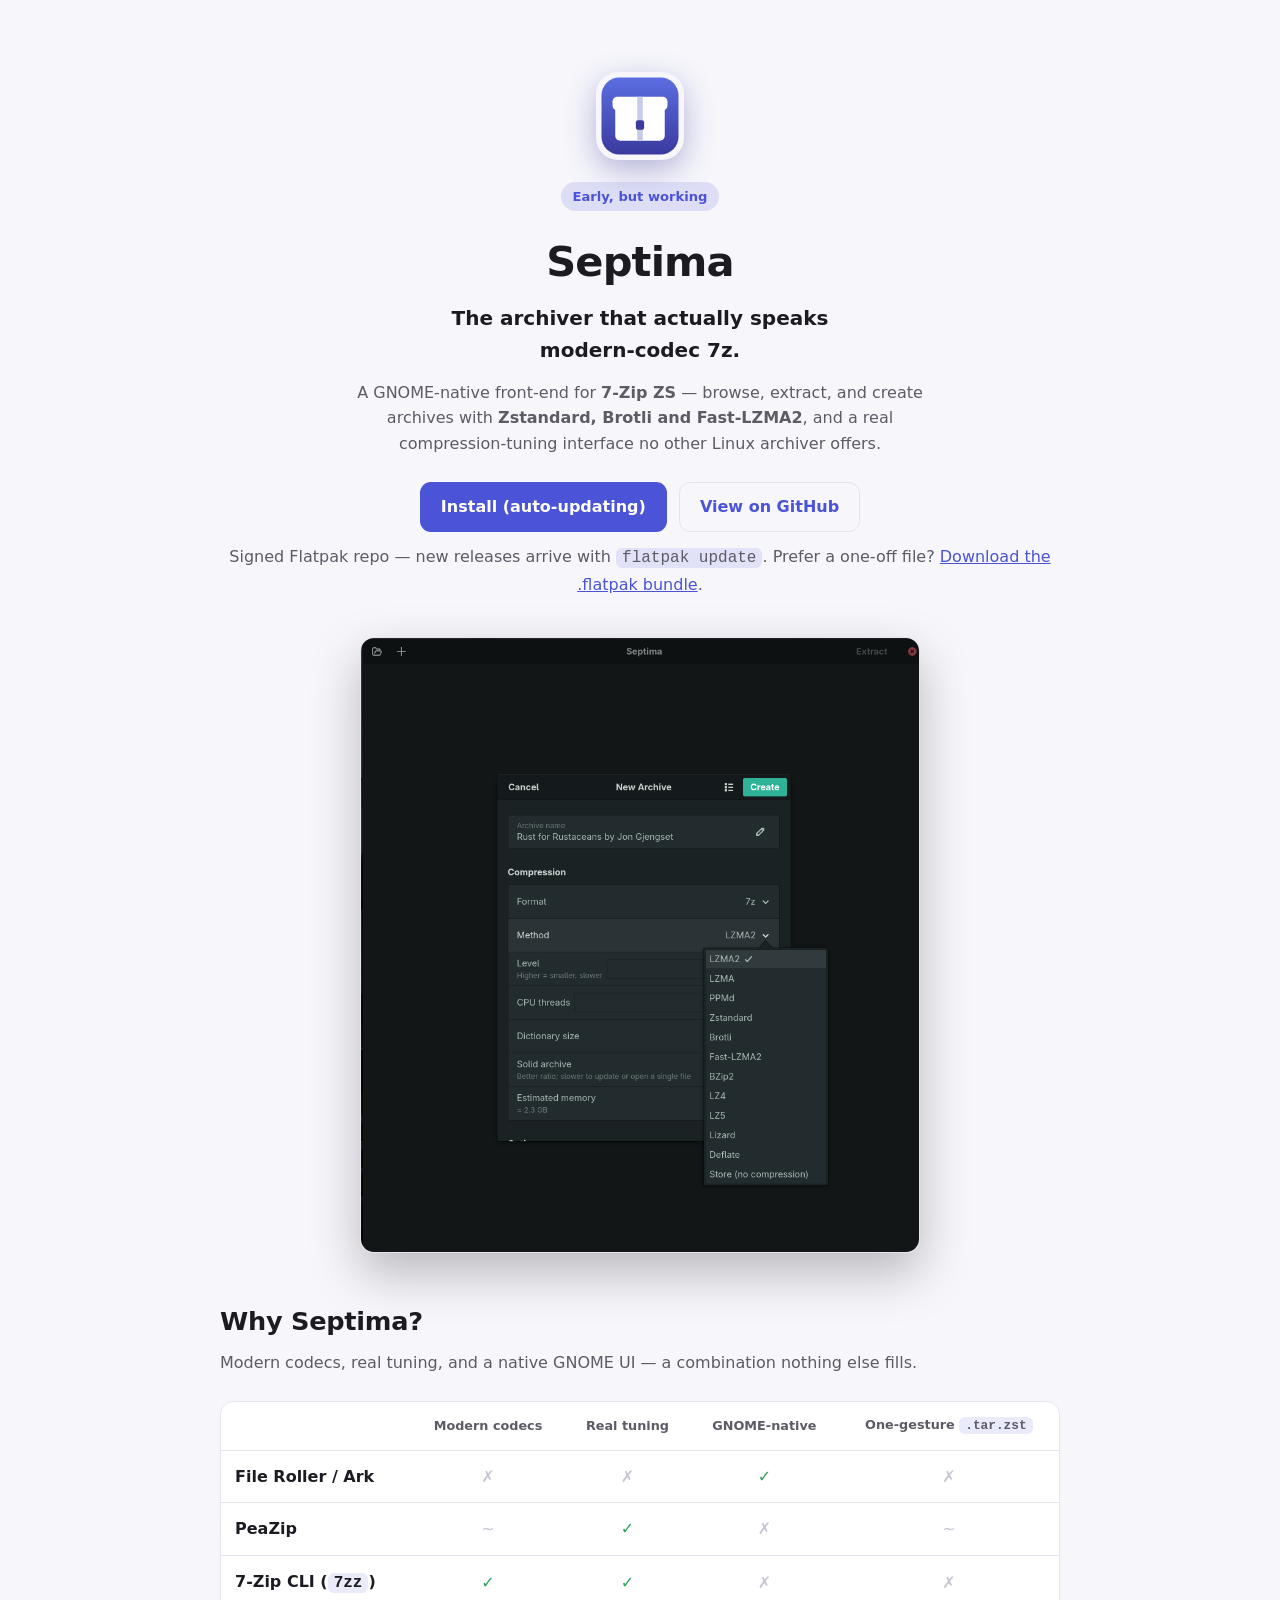
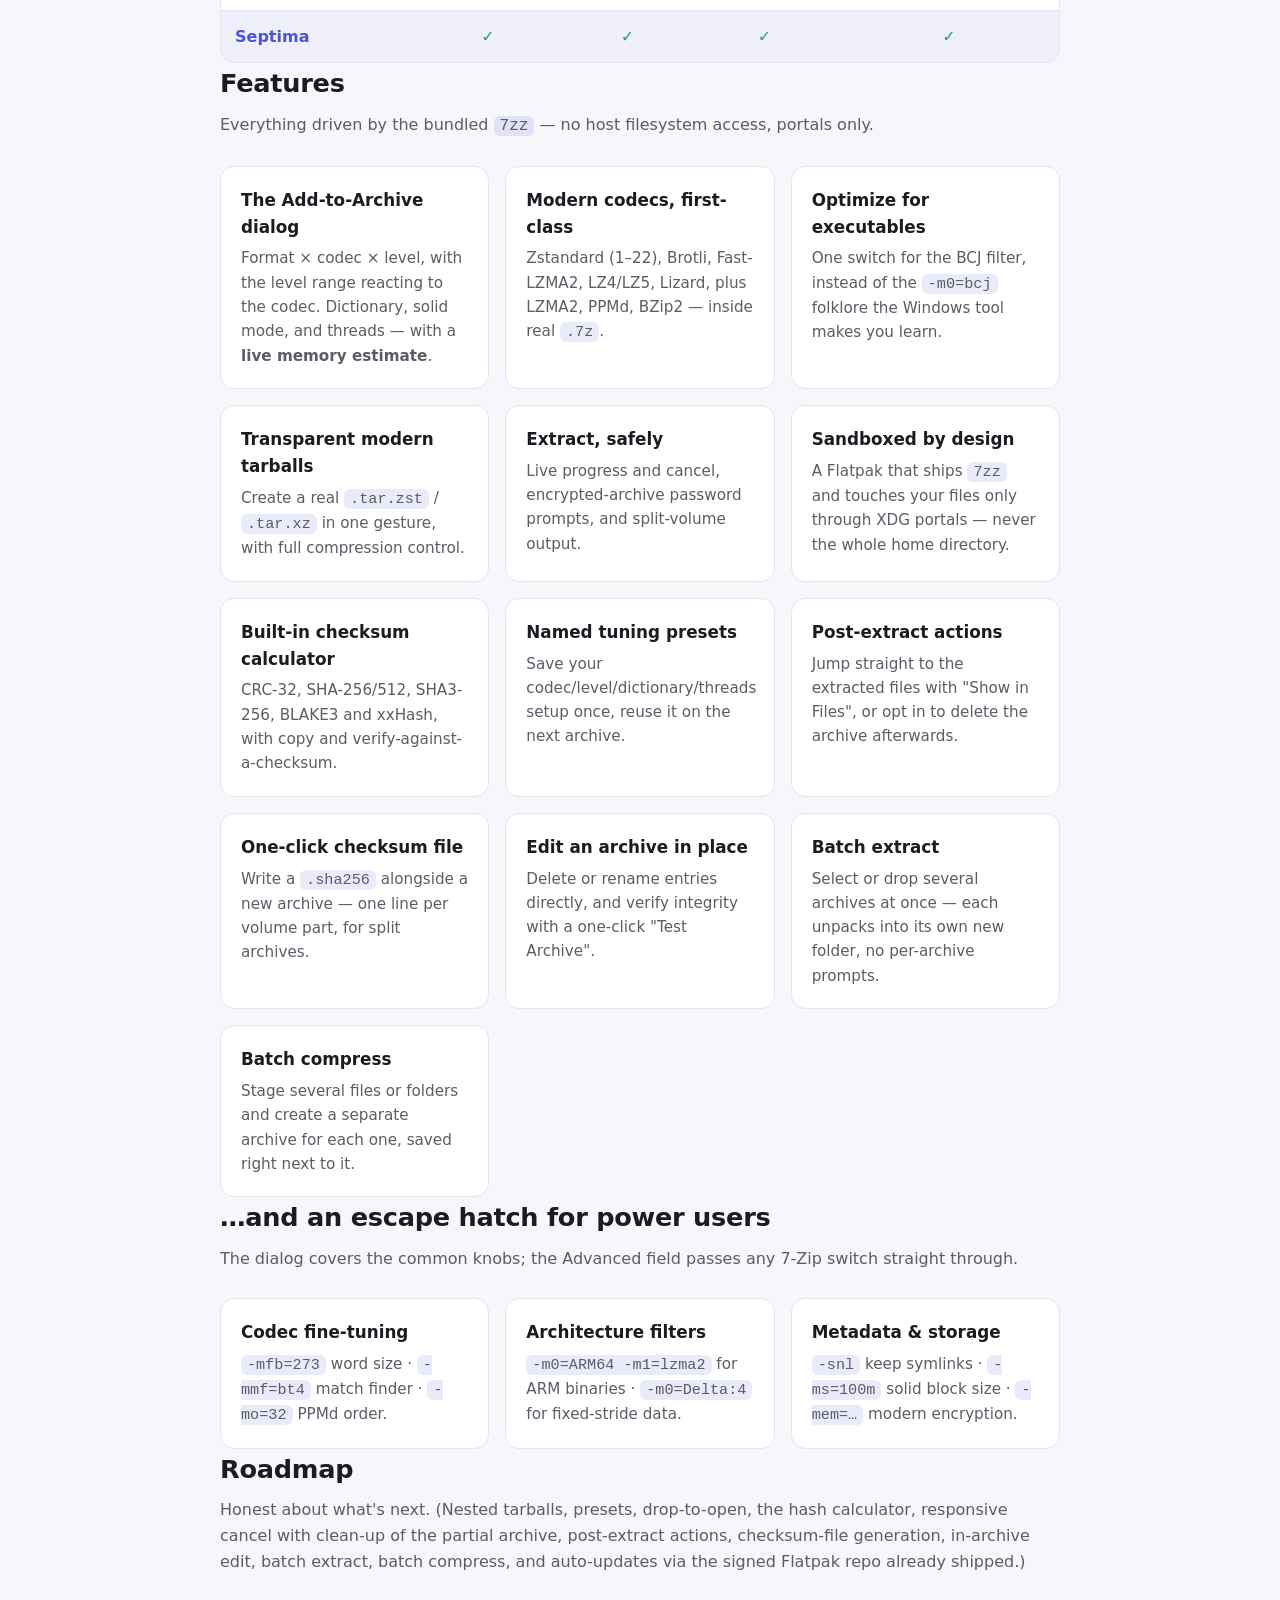
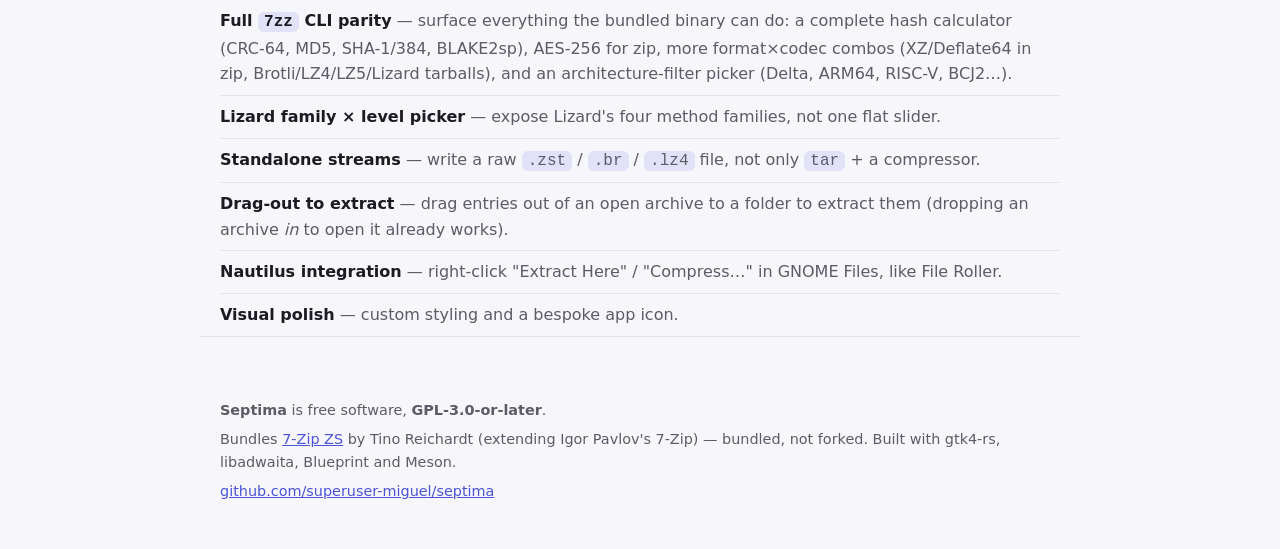
==== docs/index.html @ 7afd020c "docs: roadmap the extra format×codec combos 7zz already supports Empirically tested the bundled 7zz " ====
<!doctype html>
<html lang="en">
<head>
<meta charset="utf-8">
<meta name="viewport" content="width=device-width, initial-scale=1">
<title>Septima — modern-codec 7z archiver for Linux</title>
<meta name="description" content="A GNOME-native GTK4 front-end for 7-Zip ZS: browse, extract, and create archives with modern codecs (Zstandard, Brotli, Fast-LZMA2) and a real compression-tuning UI.">
<meta property="og:type" content="website">
<meta property="og:title" content="Septima — modern-codec 7z archiver for Linux">
<meta property="og:description" content="A GNOME-native front-end for 7-Zip ZS: browse, extract, and create archives with Zstandard, Brotli and Fast-LZMA2, and a real compression-tuning UI no other Linux archiver offers.">
<meta property="og:url" content="https://superuser-miguel.github.io/septima/">
<meta property="og:image" content="https://superuser-miguel.github.io/septima/screenshots/codec-menu.png">
<meta name="twitter:card" content="summary_large_image">
<meta name="twitter:title" content="Septima — modern-codec 7z archiver for Linux">
<meta name="twitter:description" content="A GNOME-native front-end for 7-Zip ZS: browse, extract, and create archives with Zstandard, Brotli and Fast-LZMA2, and a real compression-tuning UI no other Linux archiver offers.">
<meta name="twitter:image" content="https://superuser-miguel.github.io/septima/screenshots/codec-menu.png">
<style>
  :root {
    --bg: #f6f6fb; --surface: #ffffff; --text: #1c1b22; --muted: #5c5b66;
    --border: #e4e3ee; --accent: #4b53d6; --accent-2: #3b3a9e;
    --ok: #2e9e5b; --no: #c7c6d2;
  }
  @media (prefers-color-scheme: dark) {
    :root {
      --bg: #16151c; --surface: #1f1e28; --text: #ececf2; --muted: #a7a6b4;
      --border: #2d2c39; --accent: #8b90f0; --accent-2: #5b6ee1;
      --ok: #55d98a; --no: #45445a;
    }
  }
  * { box-sizing: border-box; }
  body {
    margin: 0; background: var(--bg); color: var(--text);
    font: 16px/1.6 system-ui, -apple-system, "Segoe UI", Roboto, sans-serif;
  }
  a { color: var(--accent); }
  .wrap { max-width: 880px; margin: 0 auto; padding: 0 20px; }
  section { padding: 56px 0; }

  /* Hero */
  .hero { text-align: center; padding: 72px 0 48px; }
  .icon {
    width: 88px; height: 88px; border-radius: 22px; display: block; margin: 0 auto 22px;
    box-shadow: 0 10px 30px rgba(59,58,158,.35);
  }
  h1 { font-size: 2.6rem; margin: 0 0 6px; letter-spacing: -.02em; }
  .tagline { font-size: 1.25rem; color: var(--text); font-weight: 600; margin: 0 auto 14px; max-width: 32ch; }
  .lede { color: var(--muted); max-width: 56ch; margin: 0 auto 26px; }
  .btns { display: flex; gap: 12px; justify-content: center; flex-wrap: wrap; }
  .btn {
    display: inline-block; padding: 11px 20px; border-radius: 11px; text-decoration: none;
    font-weight: 600; border: 1px solid var(--border);
  }
  .btn.primary { background: var(--accent); color: #fff; border-color: transparent; }
  .badge {
    display: inline-block; margin-bottom: 18px; padding: 4px 12px; border-radius: 999px;
    background: color-mix(in srgb, var(--accent) 14%, transparent);
    color: var(--accent); font-size: .82rem; font-weight: 600;
  }
  .shot {
    display: block; max-width: 560px; width: 100%; height: auto; margin: 40px auto 0;
    border: 1px solid var(--border); border-radius: 14px;
    box-shadow: 0 20px 50px rgba(0,0,0,.25);
  }

  h2 { font-size: 1.6rem; letter-spacing: -.01em; margin: 0 0 8px; }
  .sub { color: var(--muted); margin: 0 0 26px; }

  /* Comparison table */
  .tablewrap { overflow-x: auto; border: 1px solid var(--border); border-radius: 14px; }
  table { width: 100%; border-collapse: collapse; min-width: 560px; background: var(--surface); }
  th, td { padding: 13px 14px; text-align: center; border-bottom: 1px solid var(--border); }
  th:first-child, td:first-child { text-align: left; font-weight: 600; }
  thead th { font-size: .8rem; color: var(--muted); font-weight: 600; }
  tbody tr:last-child td { border-bottom: 0; }
  tr.me { background: color-mix(in srgb, var(--accent) 9%, transparent); }
  tr.me td:first-child { color: var(--accent); }
  .y { color: var(--ok); font-weight: 700; }
  .n { color: var(--no); }

  /* Features */
  .grid { display: grid; grid-template-columns: repeat(auto-fit, minmax(240px, 1fr)); gap: 16px; }
  .card { background: var(--surface); border: 1px solid var(--border); border-radius: 14px; padding: 20px; }
  .card h3 { margin: 0 0 6px; font-size: 1.05rem; }
  .card p { margin: 0; color: var(--muted); font-size: .95rem; }

  /* Roadmap */
  .road { list-style: none; padding: 0; margin: 0; color: var(--muted); }
  .road li { padding: 8px 0; border-bottom: 1px solid var(--border); }
  .road li:last-child { border: 0; }
  .road b { color: var(--text); }

  footer { border-top: 1px solid var(--border); color: var(--muted); font-size: .9rem; }
  footer p { margin: 6px 0; }
  code { background: color-mix(in srgb, var(--accent) 12%, transparent); padding: 1px 6px; border-radius: 6px; }
</style>
</head>
<body>

<header class="hero wrap">
  <svg class="icon" viewBox="0 0 128 128" xmlns="http://www.w3.org/2000/svg" aria-label="Septima icon">
    <defs>
      <linearGradient id="bg" x1="0" y1="0" x2="0" y2="1">
        <stop offset="0" stop-color="#5b6ee1"/><stop offset="1" stop-color="#3b3a9e"/>
      </linearGradient>
    </defs>
    <rect x="8" y="8" width="112" height="112" rx="26" fill="url(#bg)"/>
    <g transform="translate(28 30)">
      <rect x="0" y="18" width="72" height="52" rx="7" fill="#fff"/>
      <rect x="-4" y="6" width="80" height="20" rx="7" fill="#fff"/>
      <rect x="32" y="6" width="8" height="64" fill="#c7cbe8"/>
      <rect x="30" y="40" width="12" height="14" rx="3" fill="#3b3a9e"/>
    </g>
  </svg>
  <span class="badge">Early, but working</span>
  <h1>Septima</h1>
  <p class="tagline">The archiver that actually speaks modern-codec 7z.</p>
  <p class="lede">
    A GNOME-native front-end for <strong>7-Zip ZS</strong> — browse, extract, and
    create archives with <strong>Zstandard, Brotli and Fast-LZMA2</strong>, and a
    real compression-tuning interface no other Linux archiver offers.
  </p>
  <div class="btns">
    <a class="btn primary" href="https://superuser-miguel.github.io/septima-repo/septima.flatpakref">Install (auto-updating)</a>
    <a class="btn" href="https://github.com/superuser-miguel/septima">View on GitHub</a>
  </div>
  <p class="sub" style="margin-top:12px">Signed Flatpak repo — new releases arrive with <code>flatpak update</code>. Prefer a one-off file? <a href="https://github.com/superuser-miguel/septima/releases/latest">Download the .flatpak bundle</a>.</p>
  <img class="shot" src="screenshots/codec-menu.png" alt="Septima's Add-to-Archive dialog with the modern-codec method menu open">
</header>

<section class="wrap">
  <h2>Why Septima?</h2>
  <p class="sub">Modern codecs, real tuning, and a native GNOME UI — a combination nothing else fills.</p>
  <div class="tablewrap">
    <table>
      <thead>
        <tr>
          <th></th><th>Modern codecs</th><th>Real tuning</th><th>GNOME-native</th><th>One-gesture <code>.tar.zst</code></th>
        </tr>
      </thead>
      <tbody>
        <tr><td>File Roller / Ark</td><td class="n">✗</td><td class="n">✗</td><td class="y">✓</td><td class="n">✗</td></tr>
        <tr><td>PeaZip</td><td class="n">~</td><td class="y">✓</td><td class="n">✗</td><td class="n">~</td></tr>
        <tr><td>7-Zip CLI (<code>7zz</code>)</td><td class="y">✓</td><td class="y">✓</td><td class="n">✗</td><td class="n">✗</td></tr>
        <tr class="me"><td>Septima</td><td class="y">✓</td><td class="y">✓</td><td class="y">✓</td><td class="y">✓</td></tr>
      </tbody>
    </table>
  </div>
</section>

<section class="wrap">
  <h2>Features</h2>
  <p class="sub">Everything driven by the bundled <code>7zz</code> — no host filesystem access, portals only.</p>
  <div class="grid">
    <div class="card">
      <h3>The Add-to-Archive dialog</h3>
      <p>Format × codec × level, with the level range reacting to the codec. Dictionary, solid mode, and threads — with a <strong>live memory estimate</strong>.</p>
    </div>
    <div class="card">
      <h3>Modern codecs, first-class</h3>
      <p>Zstandard (1–22), Brotli, Fast-LZMA2, LZ4/LZ5, Lizard, plus LZMA2, PPMd, BZip2 — inside real <code>.7z</code>.</p>
    </div>
    <div class="card">
      <h3>Optimize for executables</h3>
      <p>One switch for the BCJ filter, instead of the <code>-m0=bcj</code> folklore the Windows tool makes you learn.</p>
    </div>
    <div class="card">
      <h3>Transparent modern tarballs</h3>
      <p>Create a real <code>.tar.zst</code> / <code>.tar.xz</code> in one gesture, with full compression control.</p>
    </div>
    <div class="card">
      <h3>Extract, safely</h3>
      <p>Live progress and cancel, encrypted-archive password prompts, and split-volume output.</p>
    </div>
    <div class="card">
      <h3>Sandboxed by design</h3>
      <p>A Flatpak that ships <code>7zz</code> and touches your files only through XDG portals — never the whole home directory.</p>
    </div>
    <div class="card">
      <h3>Built-in checksum calculator</h3>
      <p>CRC-32, SHA-256/512, SHA3-256, BLAKE3 and xxHash, with copy and verify-against-a-checksum.</p>
    </div>
    <div class="card">
      <h3>Named tuning presets</h3>
      <p>Save your codec/level/dictionary/threads setup once, reuse it on the next archive.</p>
    </div>
    <div class="card">
      <h3>Post-extract actions</h3>
      <p>Jump straight to the extracted files with "Show in Files", or opt in to delete the archive afterwards.</p>
    </div>
    <div class="card">
      <h3>One-click checksum file</h3>
      <p>Write a <code>.sha256</code> alongside a new archive — one line per volume part, for split archives.</p>
    </div>
    <div class="card">
      <h3>Edit an archive in place</h3>
      <p>Delete or rename entries directly, and verify integrity with a one-click "Test Archive".</p>
    </div>
    <div class="card">
      <h3>Batch extract</h3>
      <p>Select or drop several archives at once — each unpacks into its own new folder, no per-archive prompts.</p>
    </div>
    <div class="card">
      <h3>Batch compress</h3>
      <p>Stage several files or folders and create a separate archive for each one, saved right next to it.</p>
    </div>
  </div>
</section>

<section class="wrap">
  <h2>…and an escape hatch for power users</h2>
  <p class="sub">The dialog covers the common knobs; the Advanced field passes any 7-Zip switch straight through.</p>
  <div class="grid">
    <div class="card">
      <h3>Codec fine-tuning</h3>
      <p><code>-mfb=273</code> word size · <code>-mmf=bt4</code> match finder · <code>-mo=32</code> PPMd order.</p>
    </div>
    <div class="card">
      <h3>Architecture filters</h3>
      <p><code>-m0=ARM64 -m1=lzma2</code> for ARM binaries · <code>-m0=Delta:4</code> for fixed-stride data.</p>
    </div>
    <div class="card">
      <h3>Metadata &amp; storage</h3>
      <p><code>-snl</code> keep symlinks · <code>-ms=100m</code> solid block size · <code>-mem=…</code> modern encryption.</p>
    </div>
  </div>
</section>

<section class="wrap">
  <h2>Roadmap</h2>
  <p class="sub">Honest about what's next. (Nested tarballs, presets, drop-to-open, the hash calculator, responsive cancel with clean-up of the partial archive, post-extract actions, checksum-file generation, in-archive edit, batch extract, batch compress, and auto-updates via the signed Flatpak repo already shipped.)</p>
  <ul class="road">
    <li><b>Full <code>7zz</code> CLI parity</b> — surface everything the bundled binary can do: a complete hash calculator (CRC-64, MD5, SHA-1/384, BLAKE2sp), AES-256 for zip, more format×codec combos (XZ/Deflate64 in zip, Brotli/LZ4/LZ5/Lizard tarballs), and an architecture-filter picker (Delta, ARM64, RISC-V, BCJ2…).</li>
    <li><b>Lizard family × level picker</b> — expose Lizard's four method families, not one flat slider.</li>
    <li><b>Standalone streams</b> — write a raw <code>.zst</code> / <code>.br</code> / <code>.lz4</code> file, not only <code>tar</code> + a compressor.</li>
    <li><b>Drag-out to extract</b> — drag entries out of an open archive to a folder to extract them (dropping an archive <em>in</em> to open it already works).</li>
    <li><b>Nautilus integration</b> — right-click "Extract Here" / "Compress…" in GNOME Files, like File Roller.</li>
    <li><b>Visual polish</b> — custom styling and a bespoke app icon.</li>
  </ul>
</section>

<footer class="wrap">
  <section>
    <p><strong>Septima</strong> is free software, <strong>GPL-3.0-or-later</strong>.</p>
    <p>Bundles <a href="https://github.com/mcmilk/7-Zip-zstd">7-Zip ZS</a> by Tino Reichardt (extending Igor Pavlov's 7-Zip) — bundled, not forked. Built with gtk4-rs, libadwaita, Blueprint and Meson.</p>
    <p><a href="https://github.com/superuser-miguel/septima">github.com/superuser-miguel/septima</a></p>
  </section>
</footer>

</body>
</html>
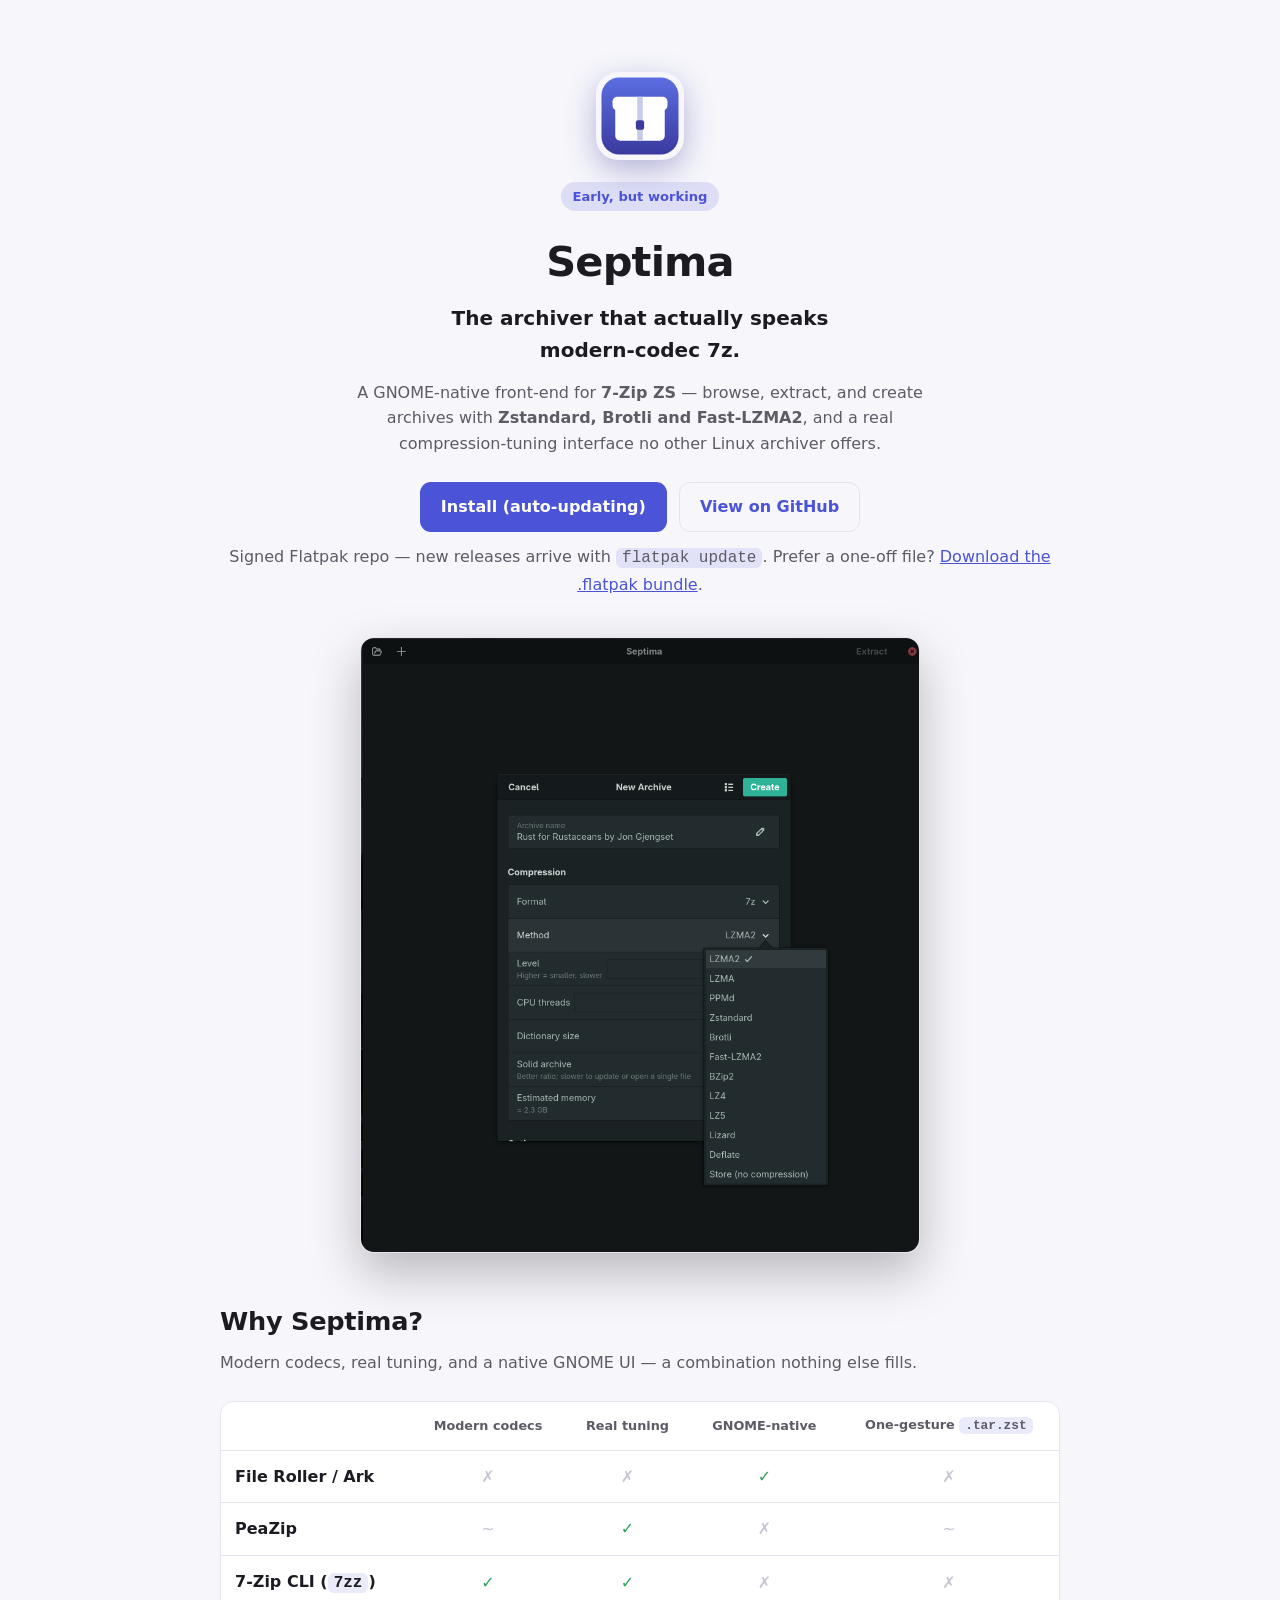
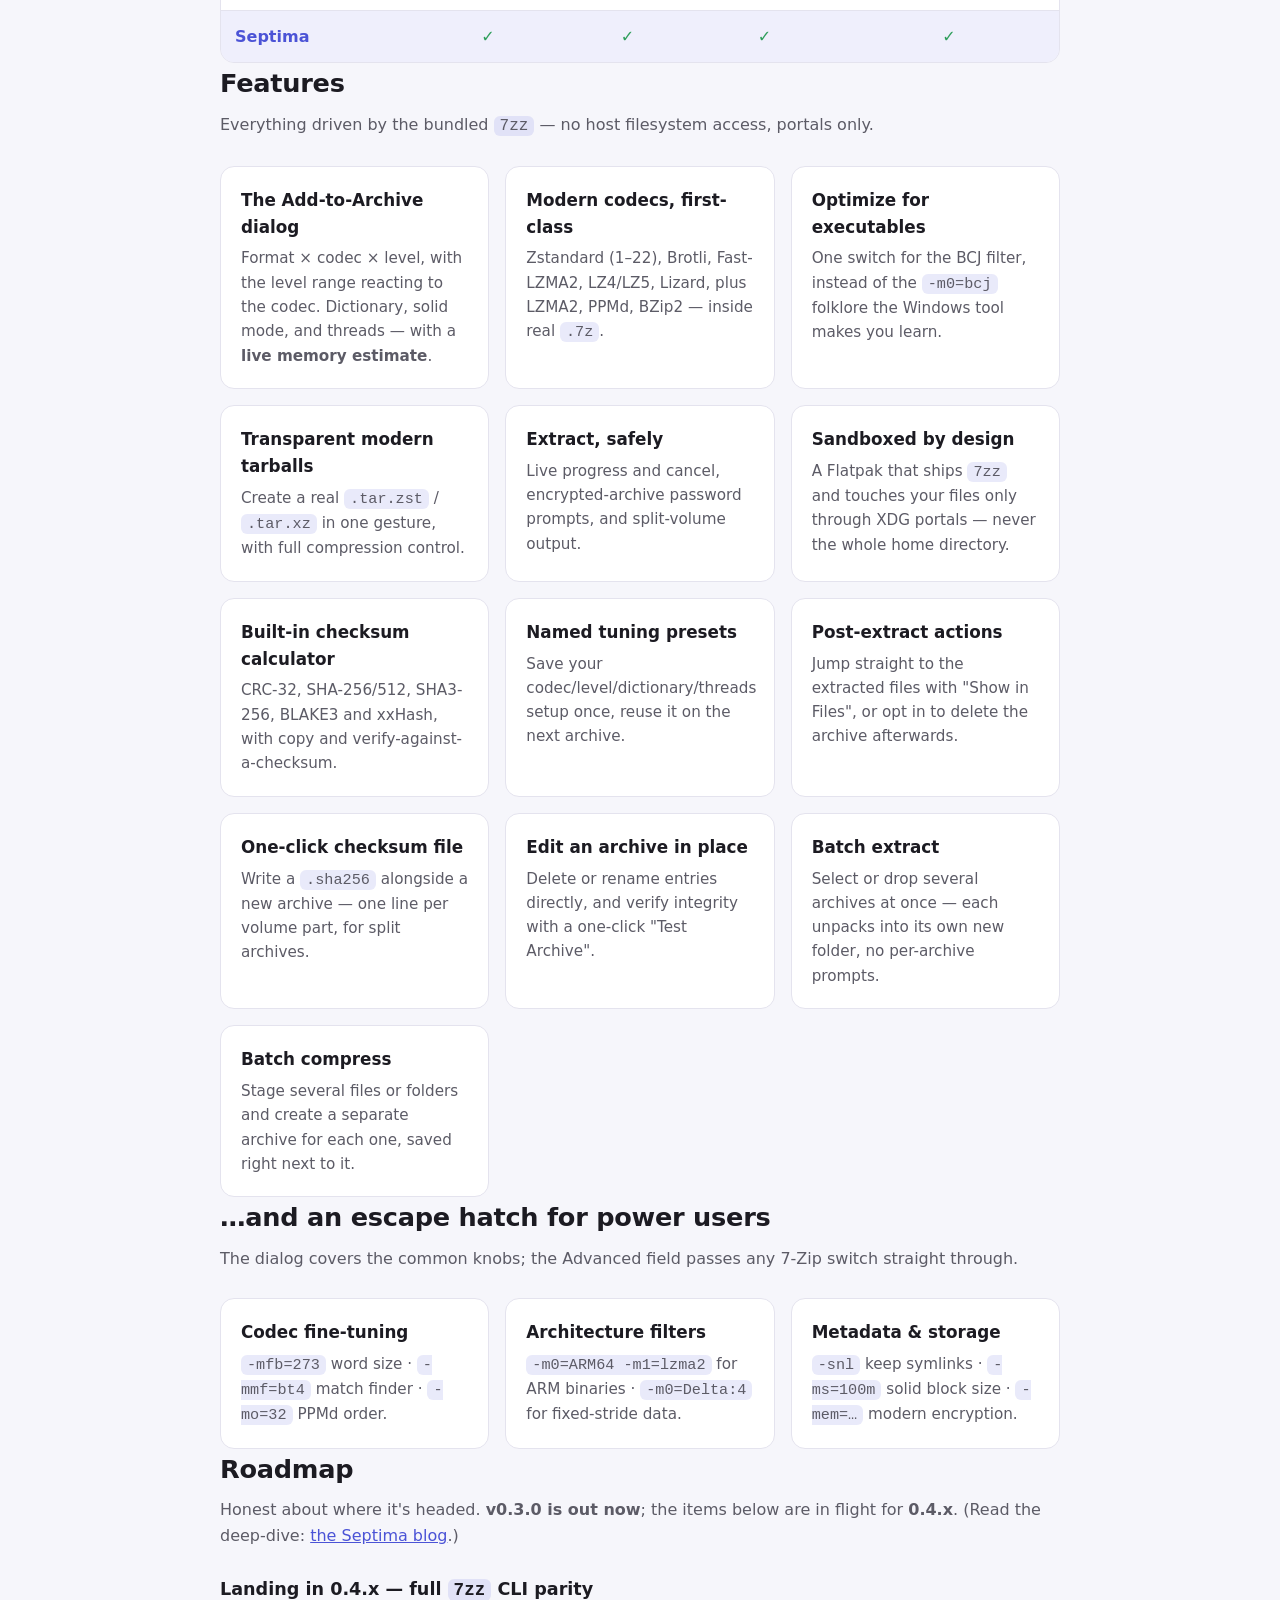
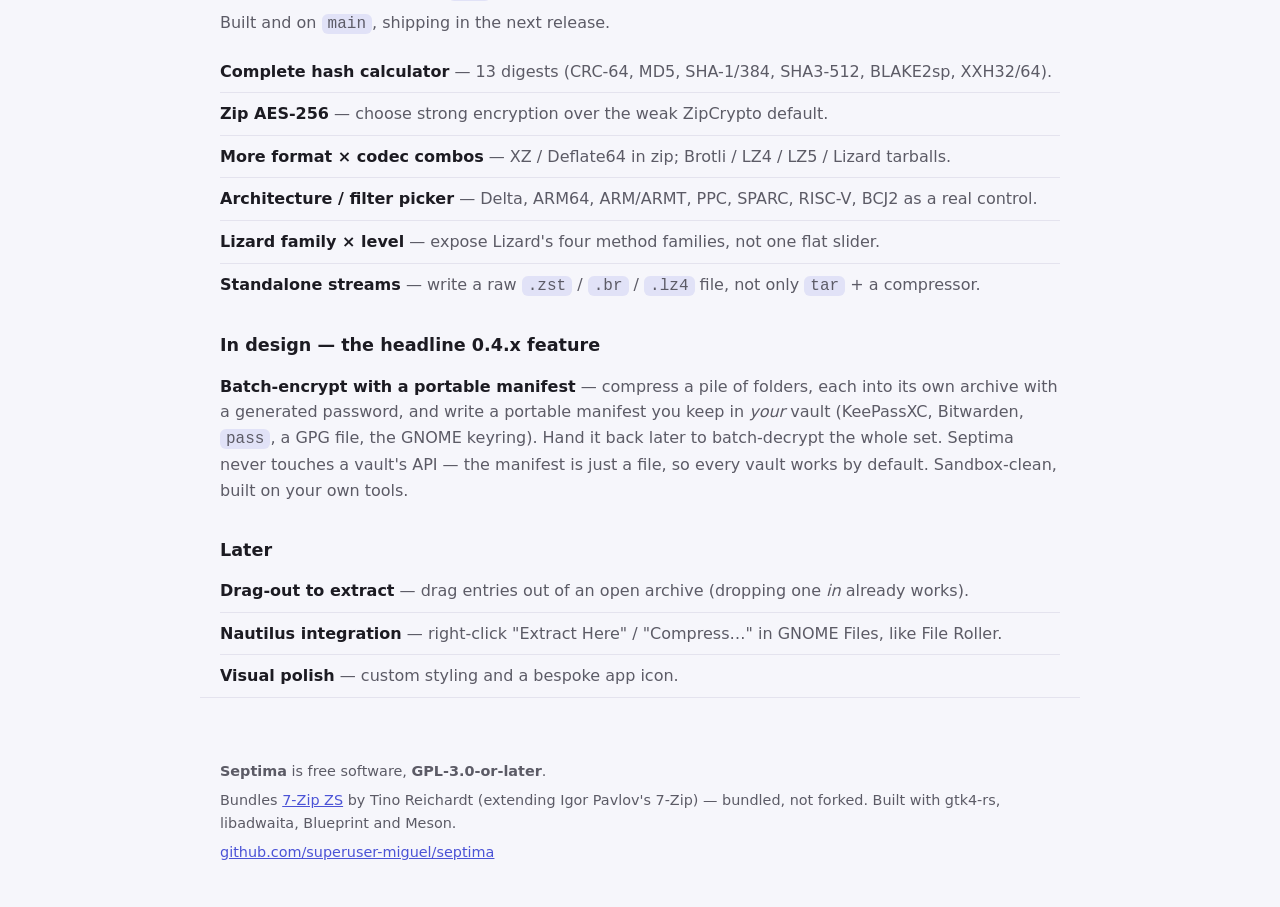
==== commit e2d187e8: "docs: reframe roadmap around 0.4.x + add the blog with a deep-dive - README + website roadmap restru" ====
--- a/docs/index.html
+++ b/docs/index.html
@@ -227,12 +227,27 @@
 
 <section class="wrap">
   <h2>Roadmap</h2>
-  <p class="sub">Honest about what's next. (Nested tarballs, presets, drop-to-open, the hash calculator, responsive cancel with clean-up of the partial archive, post-extract actions, checksum-file generation, in-archive edit, batch extract, batch compress, and auto-updates via the signed Flatpak repo already shipped.)</p>
+  <p class="sub">Honest about where it's headed. <strong>v0.3.0 is out now</strong>; the items below are in flight for <strong>0.4.x</strong>. (Read the deep-dive: <a href="blog/">the Septima blog</a>.)</p>
+
+  <h3 style="margin:1.5rem 0 .4rem;font-size:1.1rem">Landing in 0.4.x — full <code>7zz</code> CLI parity</h3>
+  <p class="sub" style="margin-bottom:.8rem">Built and on <code>main</code>, shipping in the next release.</p>
   <ul class="road">
-    <li><b>Full <code>7zz</code> CLI parity</b> — surface everything the bundled binary can do: a complete hash calculator (CRC-64, MD5, SHA-1/384, BLAKE2sp), AES-256 for zip, more format×codec combos (XZ/Deflate64 in zip, Brotli/LZ4/LZ5/Lizard tarballs), and an architecture-filter picker (Delta, ARM64, RISC-V, BCJ2…).</li>
-    <li><b>Lizard family × level picker</b> — expose Lizard's four method families, not one flat slider.</li>
+    <li><b>Complete hash calculator</b> — 13 digests (CRC-64, MD5, SHA-1/384, SHA3-512, BLAKE2sp, XXH32/64).</li>
+    <li><b>Zip AES-256</b> — choose strong encryption over the weak ZipCrypto default.</li>
+    <li><b>More format × codec combos</b> — XZ / Deflate64 in zip; Brotli / LZ4 / LZ5 / Lizard tarballs.</li>
+    <li><b>Architecture / filter picker</b> — Delta, ARM64, ARM/ARMT, PPC, SPARC, RISC-V, BCJ2 as a real control.</li>
+    <li><b>Lizard family × level</b> — expose Lizard's four method families, not one flat slider.</li>
     <li><b>Standalone streams</b> — write a raw <code>.zst</code> / <code>.br</code> / <code>.lz4</code> file, not only <code>tar</code> + a compressor.</li>
-    <li><b>Drag-out to extract</b> — drag entries out of an open archive to a folder to extract them (dropping an archive <em>in</em> to open it already works).</li>
+  </ul>
+
+  <h3 style="margin:1.5rem 0 .4rem;font-size:1.1rem">In design — the headline 0.4.x feature</h3>
+  <ul class="road">
+    <li><b>Batch-encrypt with a portable manifest</b> — compress a pile of folders, each into its own archive with a generated password, and write a portable manifest you keep in <em>your</em> vault (KeePassXC, Bitwarden, <code>pass</code>, a GPG file, the GNOME keyring). Hand it back later to batch-decrypt the whole set. Septima never touches a vault's API — the manifest is just a file, so every vault works by default. Sandbox-clean, built on your own tools.</li>
+  </ul>
+
+  <h3 style="margin:1.5rem 0 .4rem;font-size:1.1rem">Later</h3>
+  <ul class="road">
+    <li><b>Drag-out to extract</b> — drag entries out of an open archive (dropping one <em>in</em> already works).</li>
     <li><b>Nautilus integration</b> — right-click "Extract Here" / "Compress…" in GNOME Files, like File Roller.</li>
     <li><b>Visual polish</b> — custom styling and a bespoke app icon.</li>
   </ul>
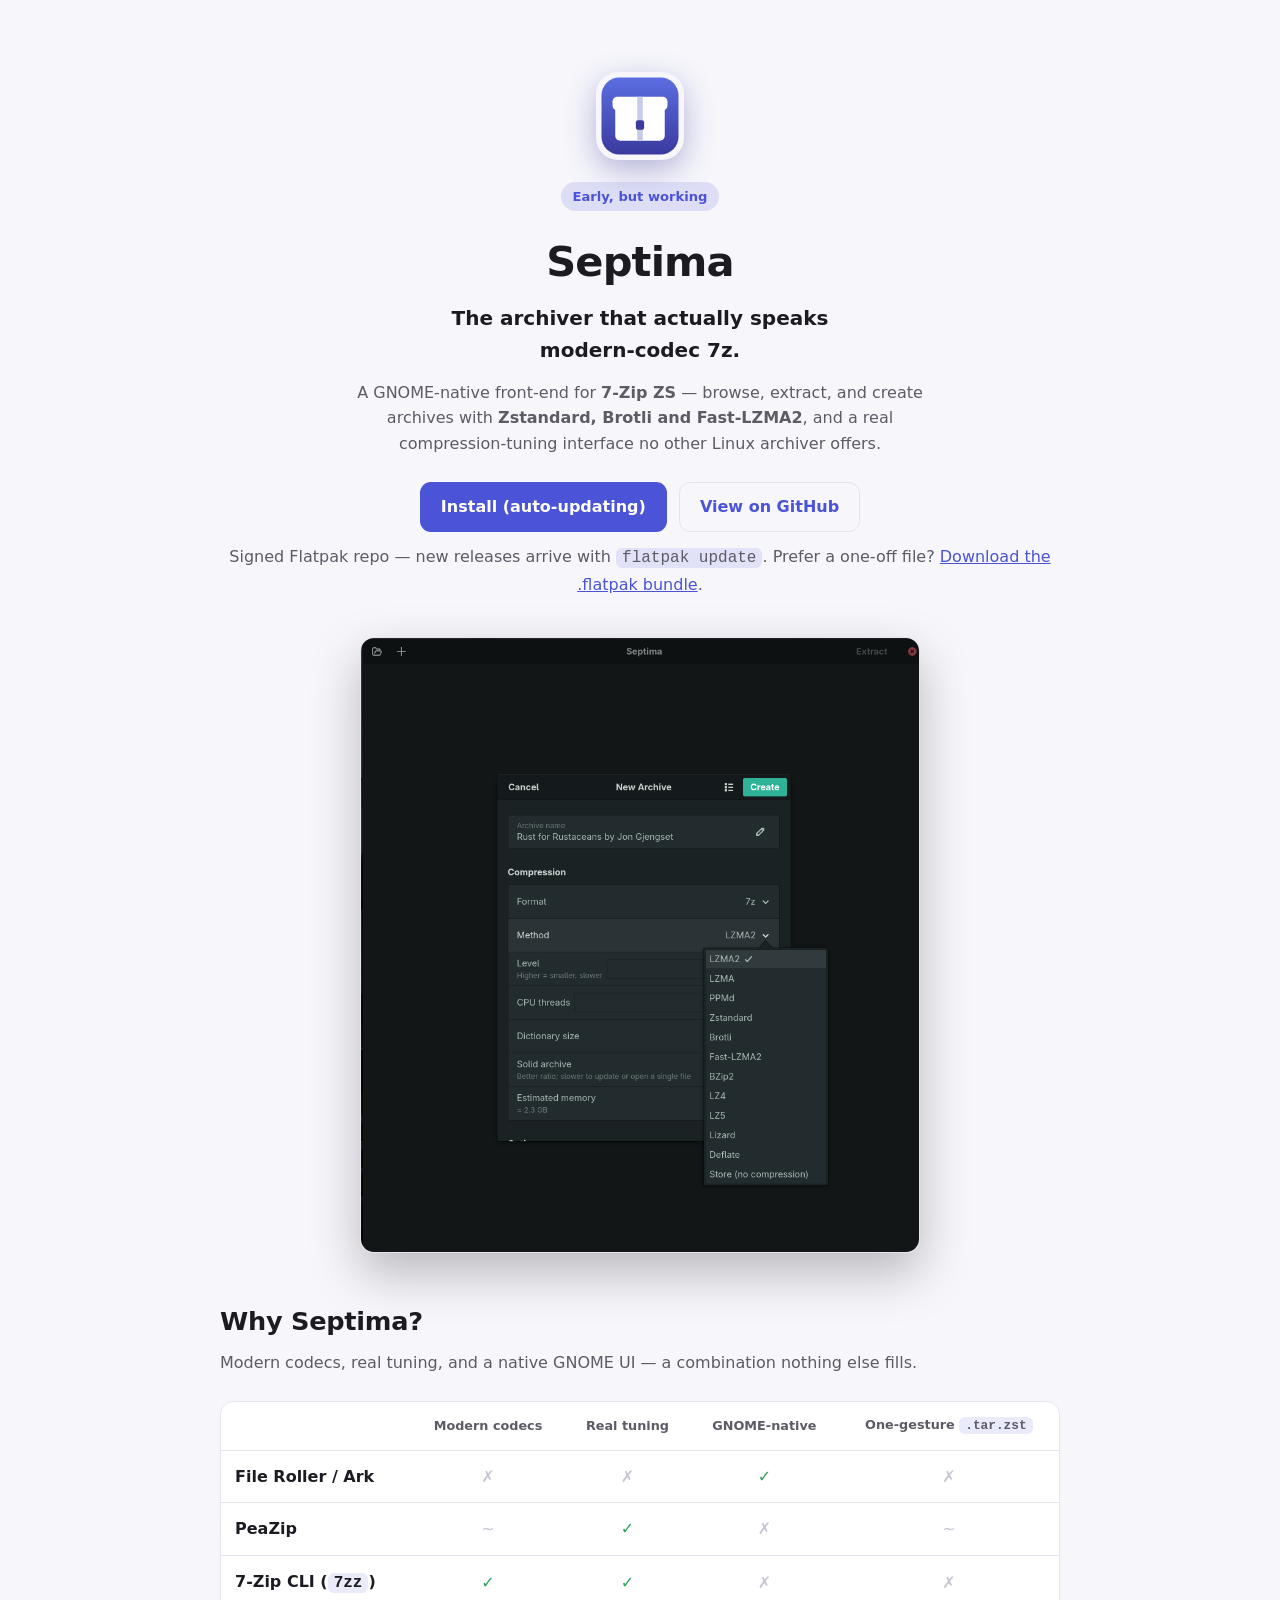
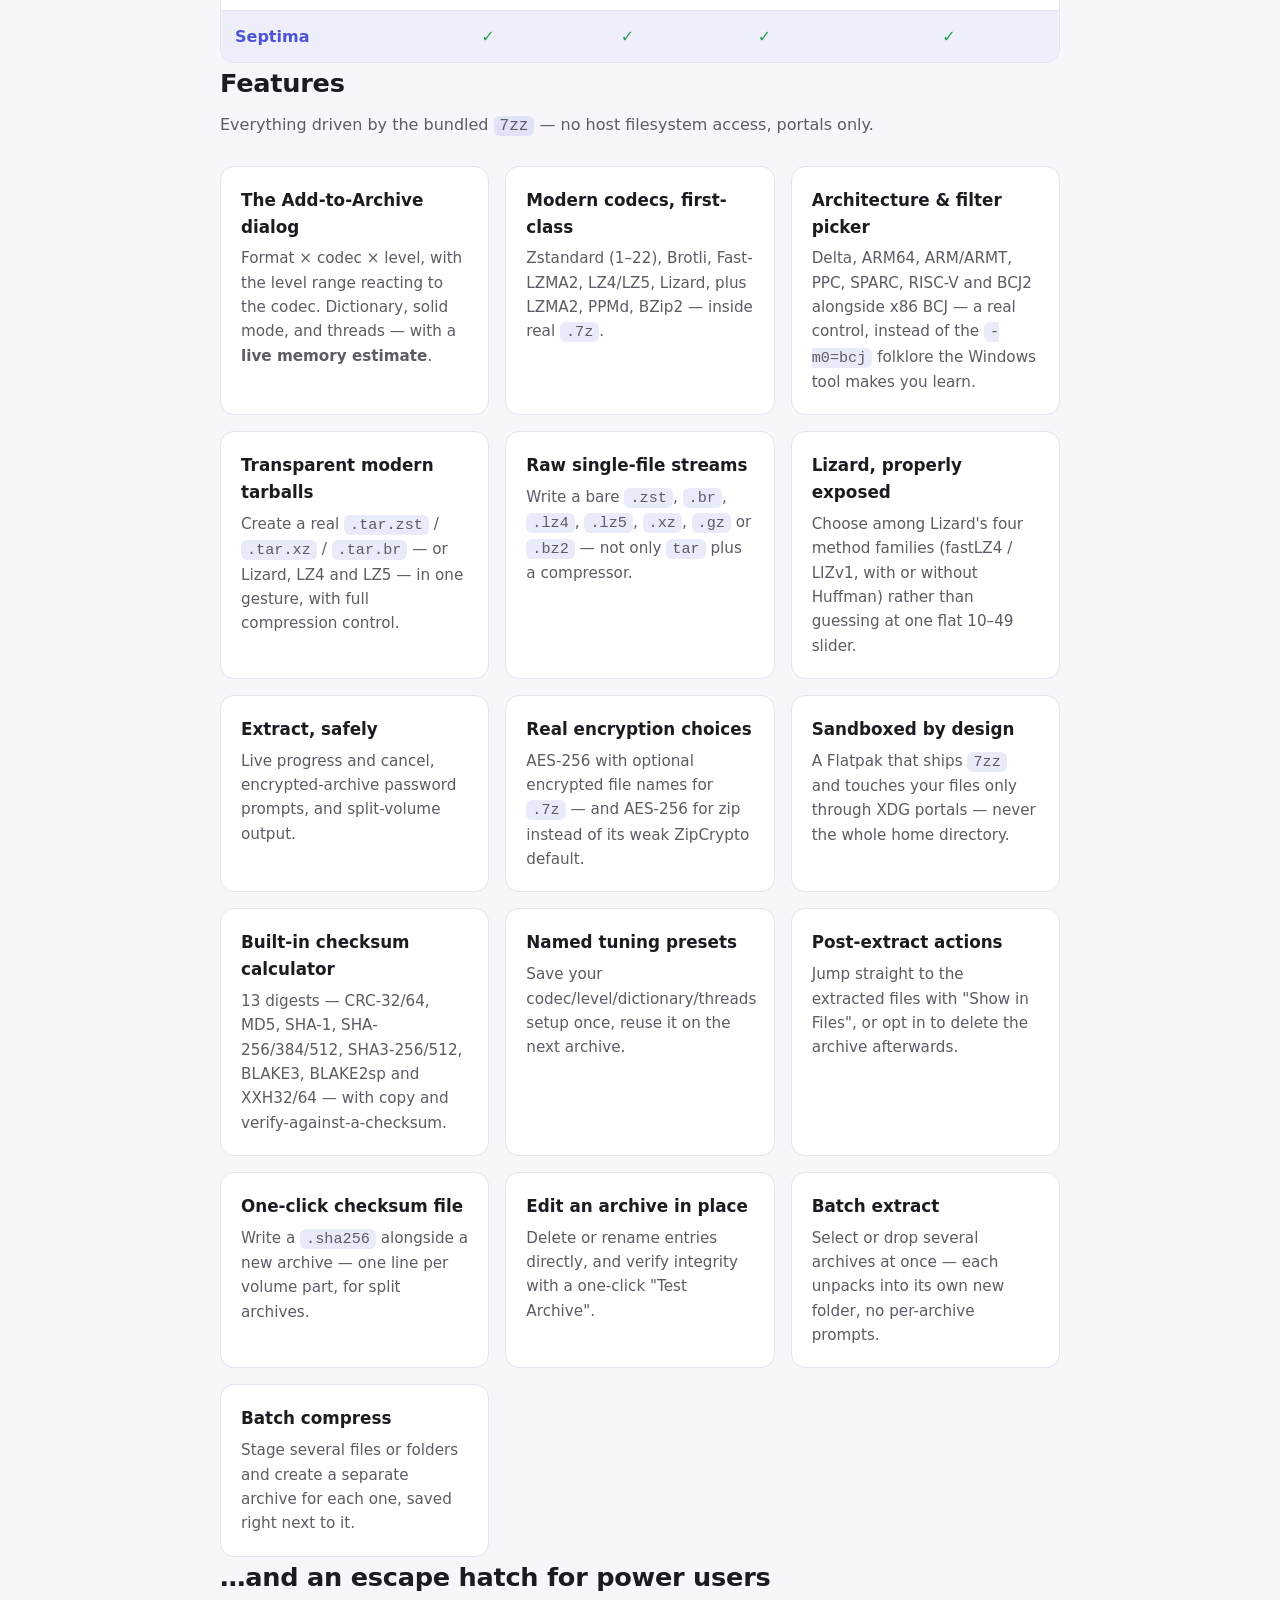
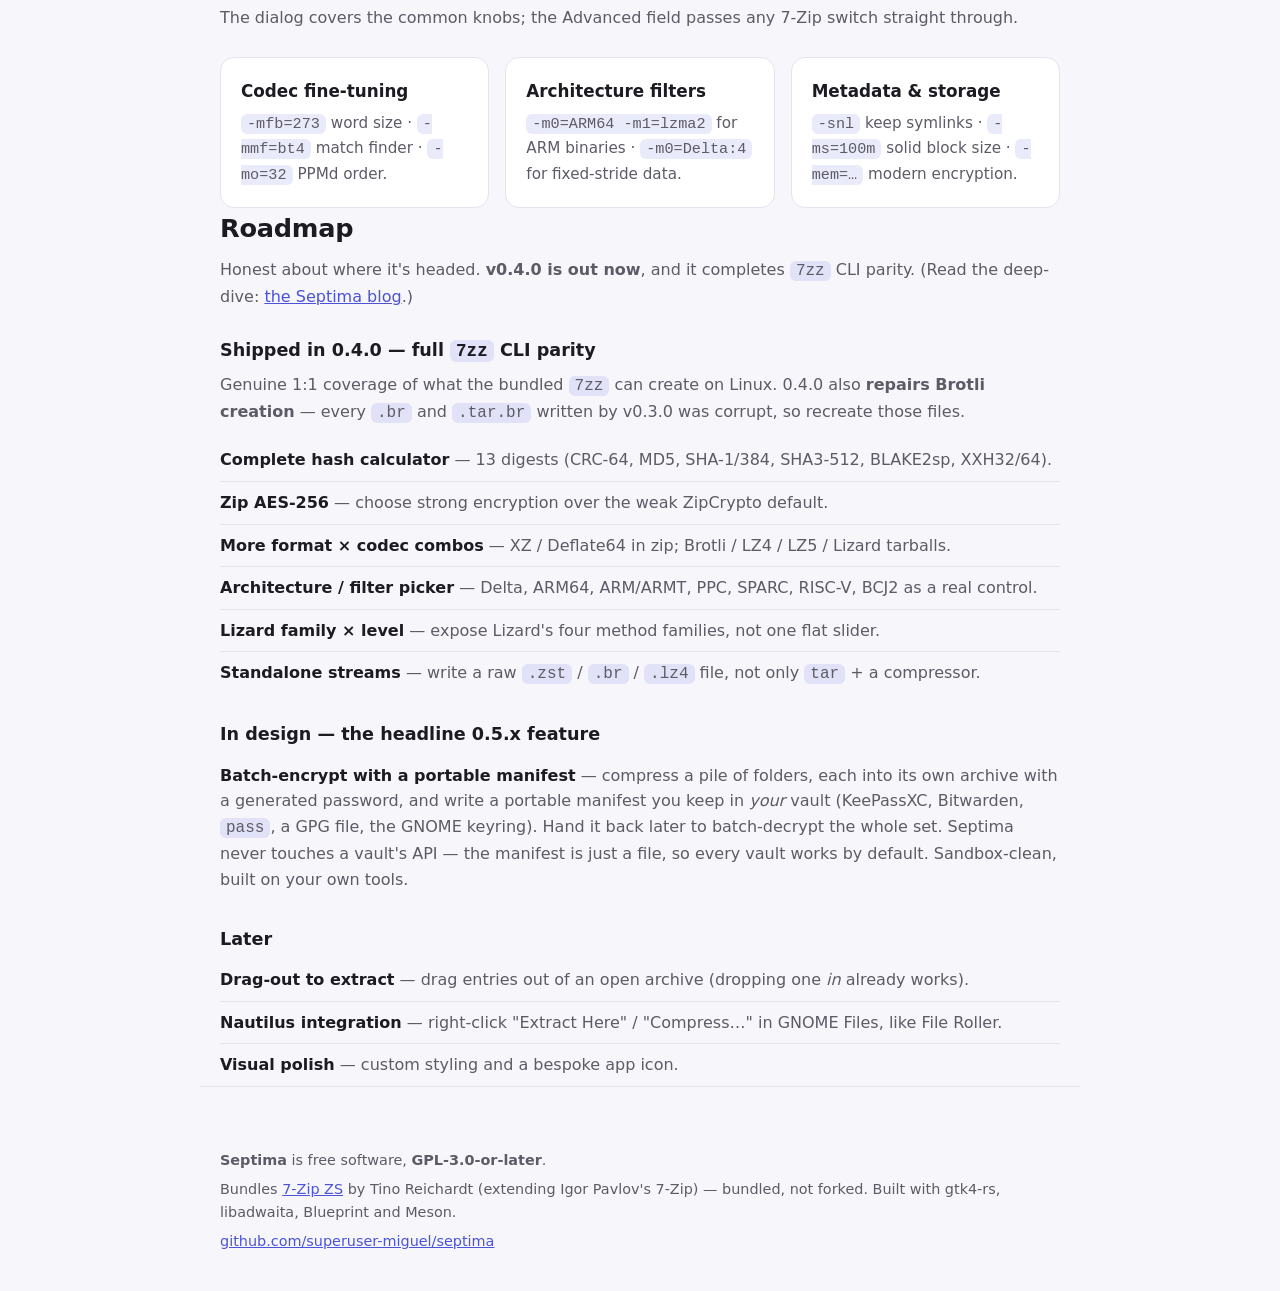
==== commit 41137270: "docs: bring the README and site up to what 0.4.0 actually does The README's feature list had drifted" ====
--- a/docs/index.html
+++ b/docs/index.html
@@ -160,24 +160,36 @@
       <p>Zstandard (1–22), Brotli, Fast-LZMA2, LZ4/LZ5, Lizard, plus LZMA2, PPMd, BZip2 — inside real <code>.7z</code>.</p>
     </div>
     <div class="card">
-      <h3>Optimize for executables</h3>
-      <p>One switch for the BCJ filter, instead of the <code>-m0=bcj</code> folklore the Windows tool makes you learn.</p>
+      <h3>Architecture &amp; filter picker</h3>
+      <p>Delta, ARM64, ARM/ARMT, PPC, SPARC, RISC-V and BCJ2 alongside x86 BCJ — a real control, instead of the <code>-m0=bcj</code> folklore the Windows tool makes you learn.</p>
     </div>
     <div class="card">
       <h3>Transparent modern tarballs</h3>
-      <p>Create a real <code>.tar.zst</code> / <code>.tar.xz</code> in one gesture, with full compression control.</p>
+      <p>Create a real <code>.tar.zst</code> / <code>.tar.xz</code> / <code>.tar.br</code> — or Lizard, LZ4 and LZ5 — in one gesture, with full compression control.</p>
+    </div>
+    <div class="card">
+      <h3>Raw single-file streams</h3>
+      <p>Write a bare <code>.zst</code>, <code>.br</code>, <code>.lz4</code>, <code>.lz5</code>, <code>.xz</code>, <code>.gz</code> or <code>.bz2</code> — not only <code>tar</code> plus a compressor.</p>
+    </div>
+    <div class="card">
+      <h3>Lizard, properly exposed</h3>
+      <p>Choose among Lizard's four method families (fastLZ4 / LIZv1, with or without Huffman) rather than guessing at one flat 10–49 slider.</p>
     </div>
     <div class="card">
       <h3>Extract, safely</h3>
       <p>Live progress and cancel, encrypted-archive password prompts, and split-volume output.</p>
     </div>
     <div class="card">
+      <h3>Real encryption choices</h3>
+      <p>AES-256 with optional encrypted file names for <code>.7z</code> — and AES-256 for zip instead of its weak ZipCrypto default.</p>
+    </div>
+    <div class="card">
       <h3>Sandboxed by design</h3>
       <p>A Flatpak that ships <code>7zz</code> and touches your files only through XDG portals — never the whole home directory.</p>
     </div>
     <div class="card">
       <h3>Built-in checksum calculator</h3>
-      <p>CRC-32, SHA-256/512, SHA3-256, BLAKE3 and xxHash, with copy and verify-against-a-checksum.</p>
+      <p>13 digests — CRC-32/64, MD5, SHA-1, SHA-256/384/512, SHA3-256/512, BLAKE3, BLAKE2sp and XXH32/64 — with copy and verify-against-a-checksum.</p>
     </div>
     <div class="card">
       <h3>Named tuning presets</h3>
@@ -227,10 +239,10 @@
 
 <section class="wrap">
   <h2>Roadmap</h2>
-  <p class="sub">Honest about where it's headed. <strong>v0.3.0 is out now</strong>; the items below are in flight for <strong>0.4.x</strong>. (Read the deep-dive: <a href="blog/">the Septima blog</a>.)</p>
-
-  <h3 style="margin:1.5rem 0 .4rem;font-size:1.1rem">Landing in 0.4.x — full <code>7zz</code> CLI parity</h3>
-  <p class="sub" style="margin-bottom:.8rem">Built and on <code>main</code>, shipping in the next release.</p>
+  <p class="sub">Honest about where it's headed. <strong>v0.4.0 is out now</strong>, and it completes <code>7zz</code> CLI parity. (Read the deep-dive: <a href="blog/">the Septima blog</a>.)</p>
+
+  <h3 style="margin:1.5rem 0 .4rem;font-size:1.1rem">Shipped in 0.4.0 — full <code>7zz</code> CLI parity</h3>
+  <p class="sub" style="margin-bottom:.8rem">Genuine 1:1 coverage of what the bundled <code>7zz</code> can create on Linux. 0.4.0 also <strong>repairs Brotli creation</strong> — every <code>.br</code> and <code>.tar.br</code> written by v0.3.0 was corrupt, so recreate those files.</p>
   <ul class="road">
     <li><b>Complete hash calculator</b> — 13 digests (CRC-64, MD5, SHA-1/384, SHA3-512, BLAKE2sp, XXH32/64).</li>
     <li><b>Zip AES-256</b> — choose strong encryption over the weak ZipCrypto default.</li>
@@ -240,7 +252,7 @@
     <li><b>Standalone streams</b> — write a raw <code>.zst</code> / <code>.br</code> / <code>.lz4</code> file, not only <code>tar</code> + a compressor.</li>
   </ul>
 
-  <h3 style="margin:1.5rem 0 .4rem;font-size:1.1rem">In design — the headline 0.4.x feature</h3>
+  <h3 style="margin:1.5rem 0 .4rem;font-size:1.1rem">In design — the headline 0.5.x feature</h3>
   <ul class="road">
     <li><b>Batch-encrypt with a portable manifest</b> — compress a pile of folders, each into its own archive with a generated password, and write a portable manifest you keep in <em>your</em> vault (KeePassXC, Bitwarden, <code>pass</code>, a GPG file, the GNOME keyring). Hand it back later to batch-decrypt the whole set. Septima never touches a vault's API — the manifest is just a file, so every vault works by default. Sandbox-clean, built on your own tools.</li>
   </ul>
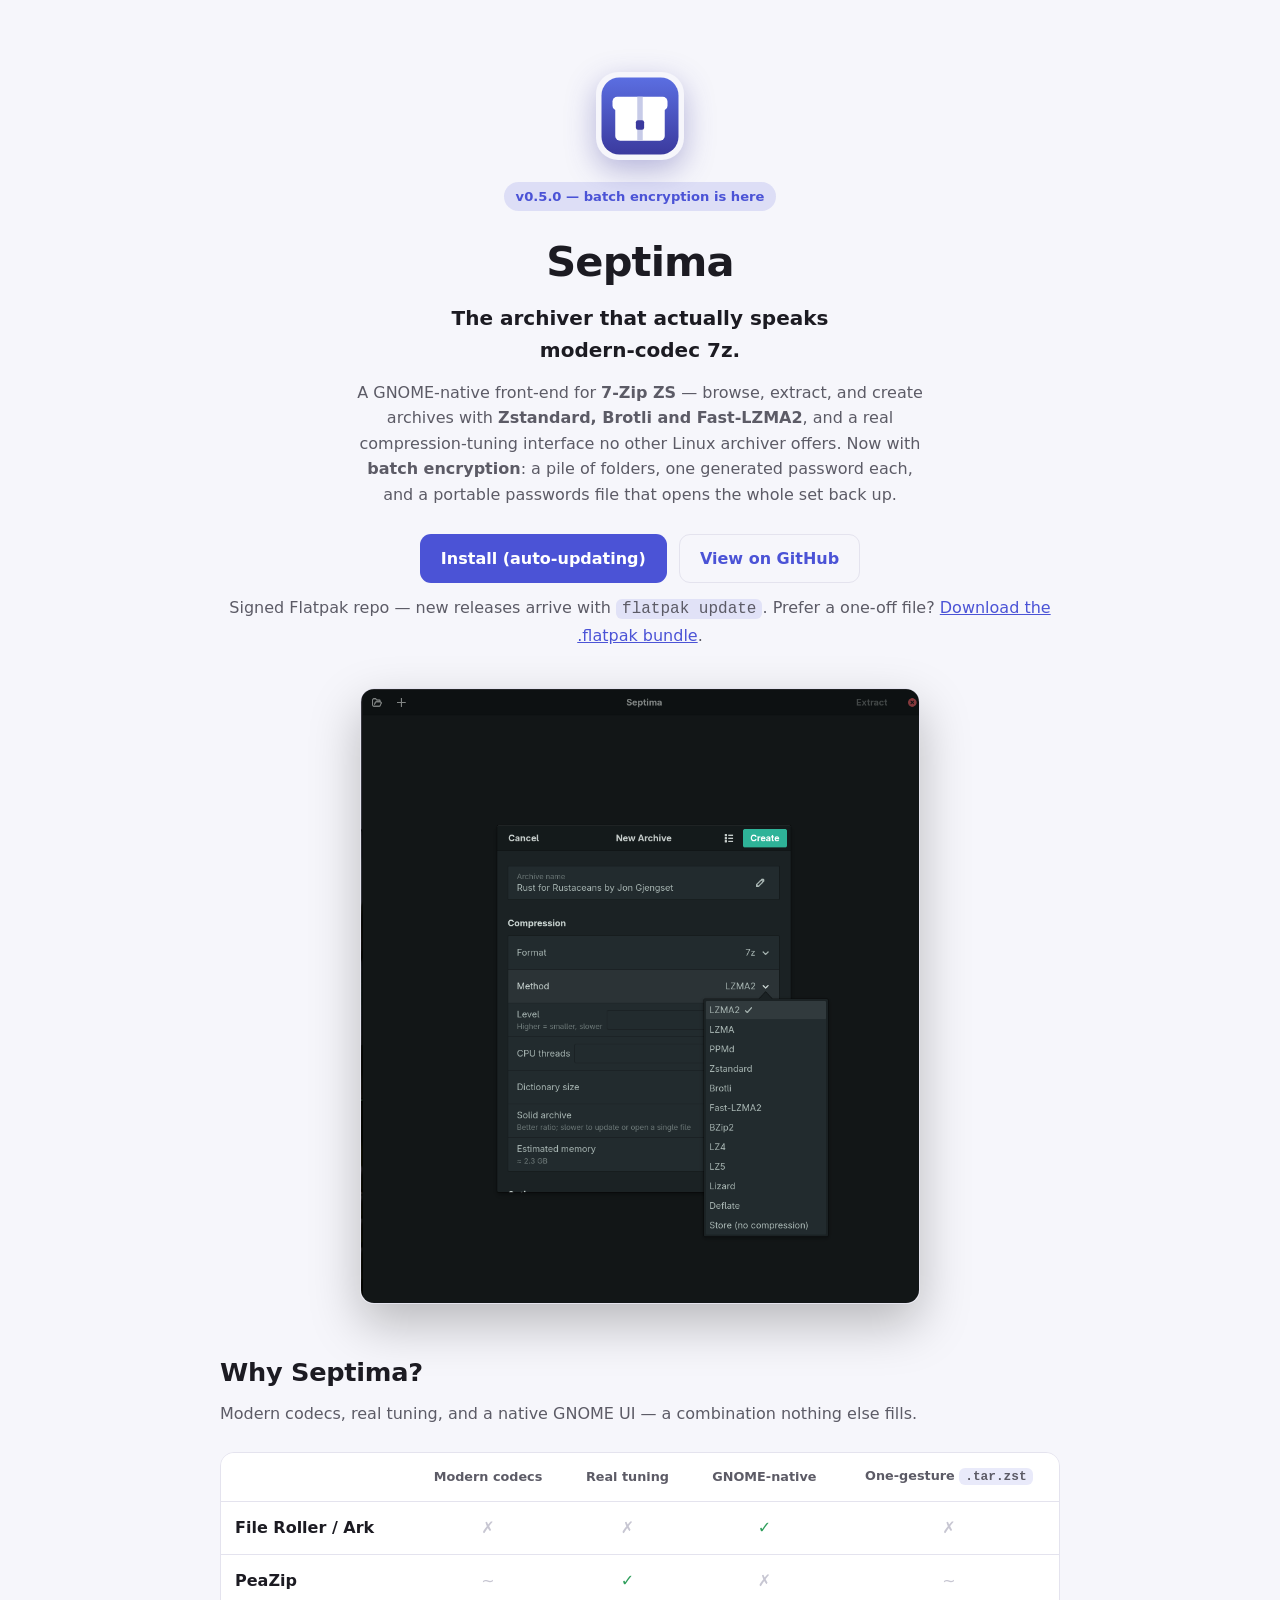
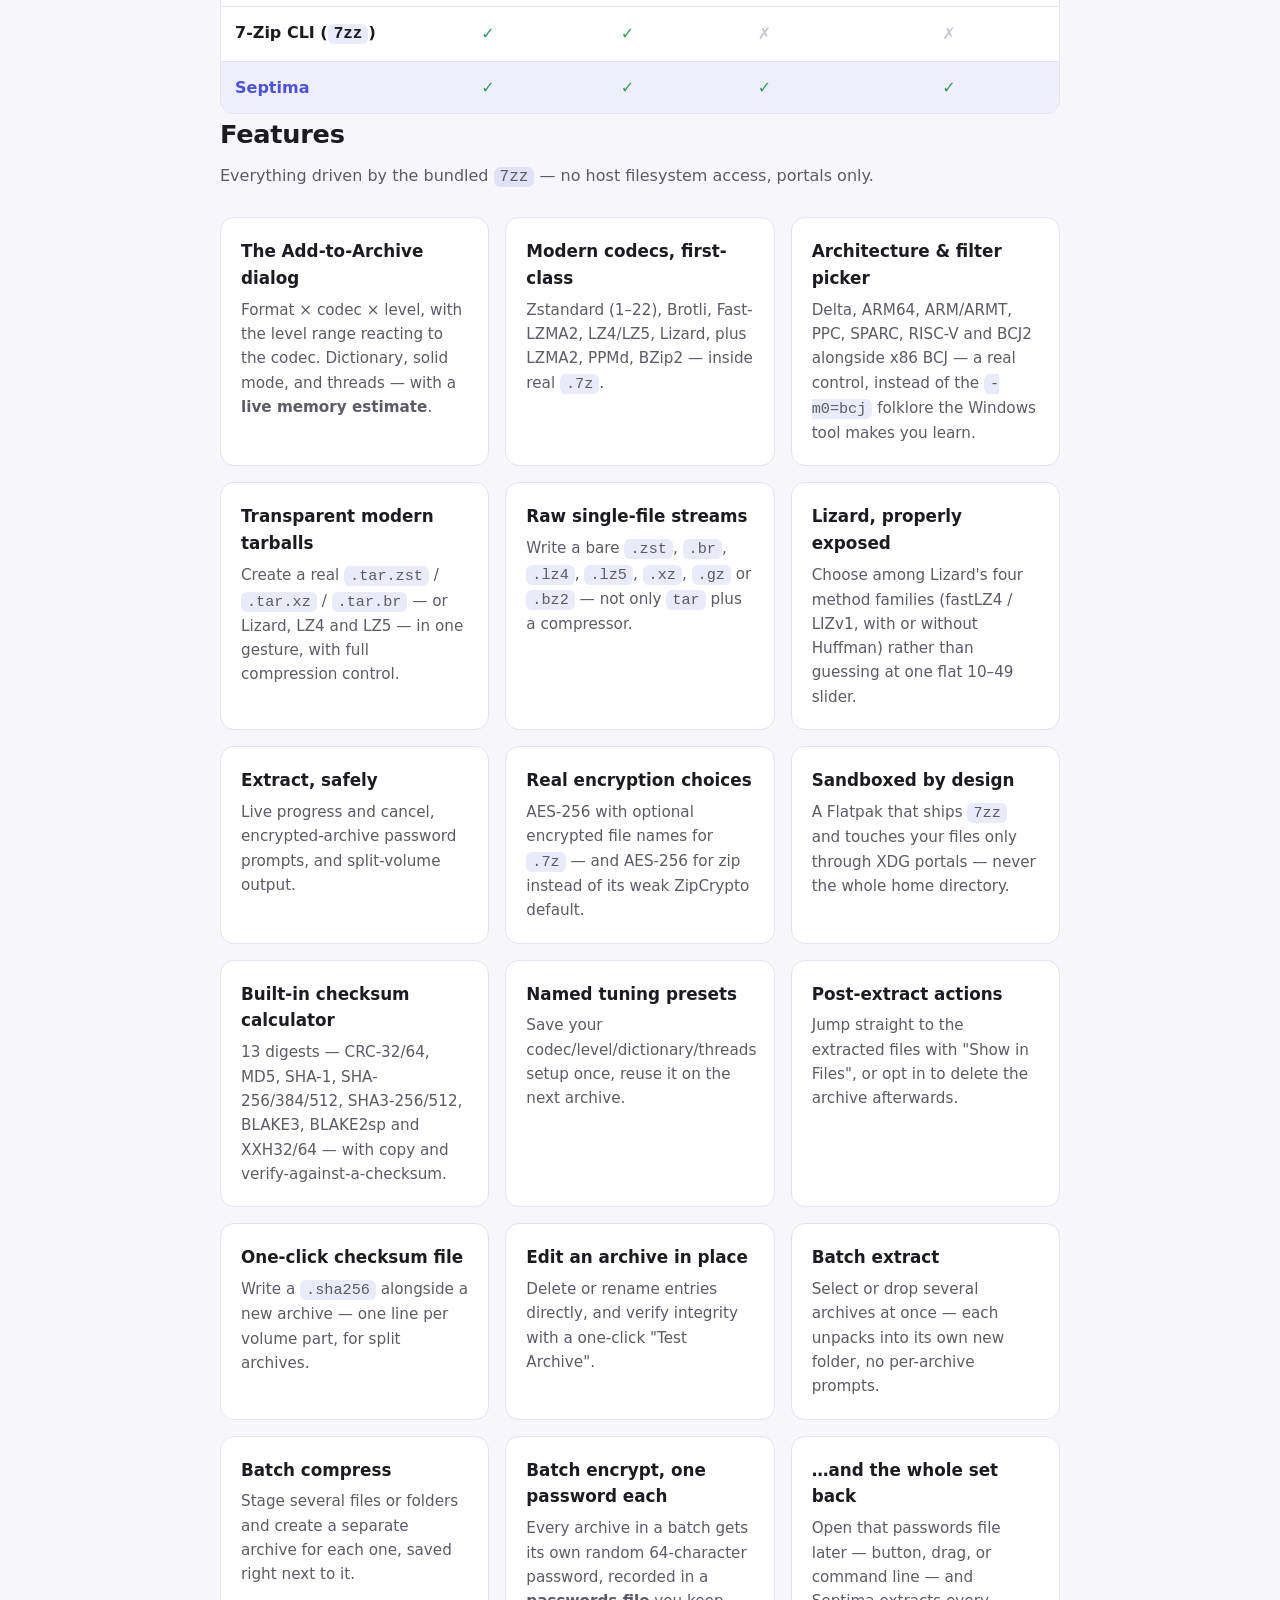
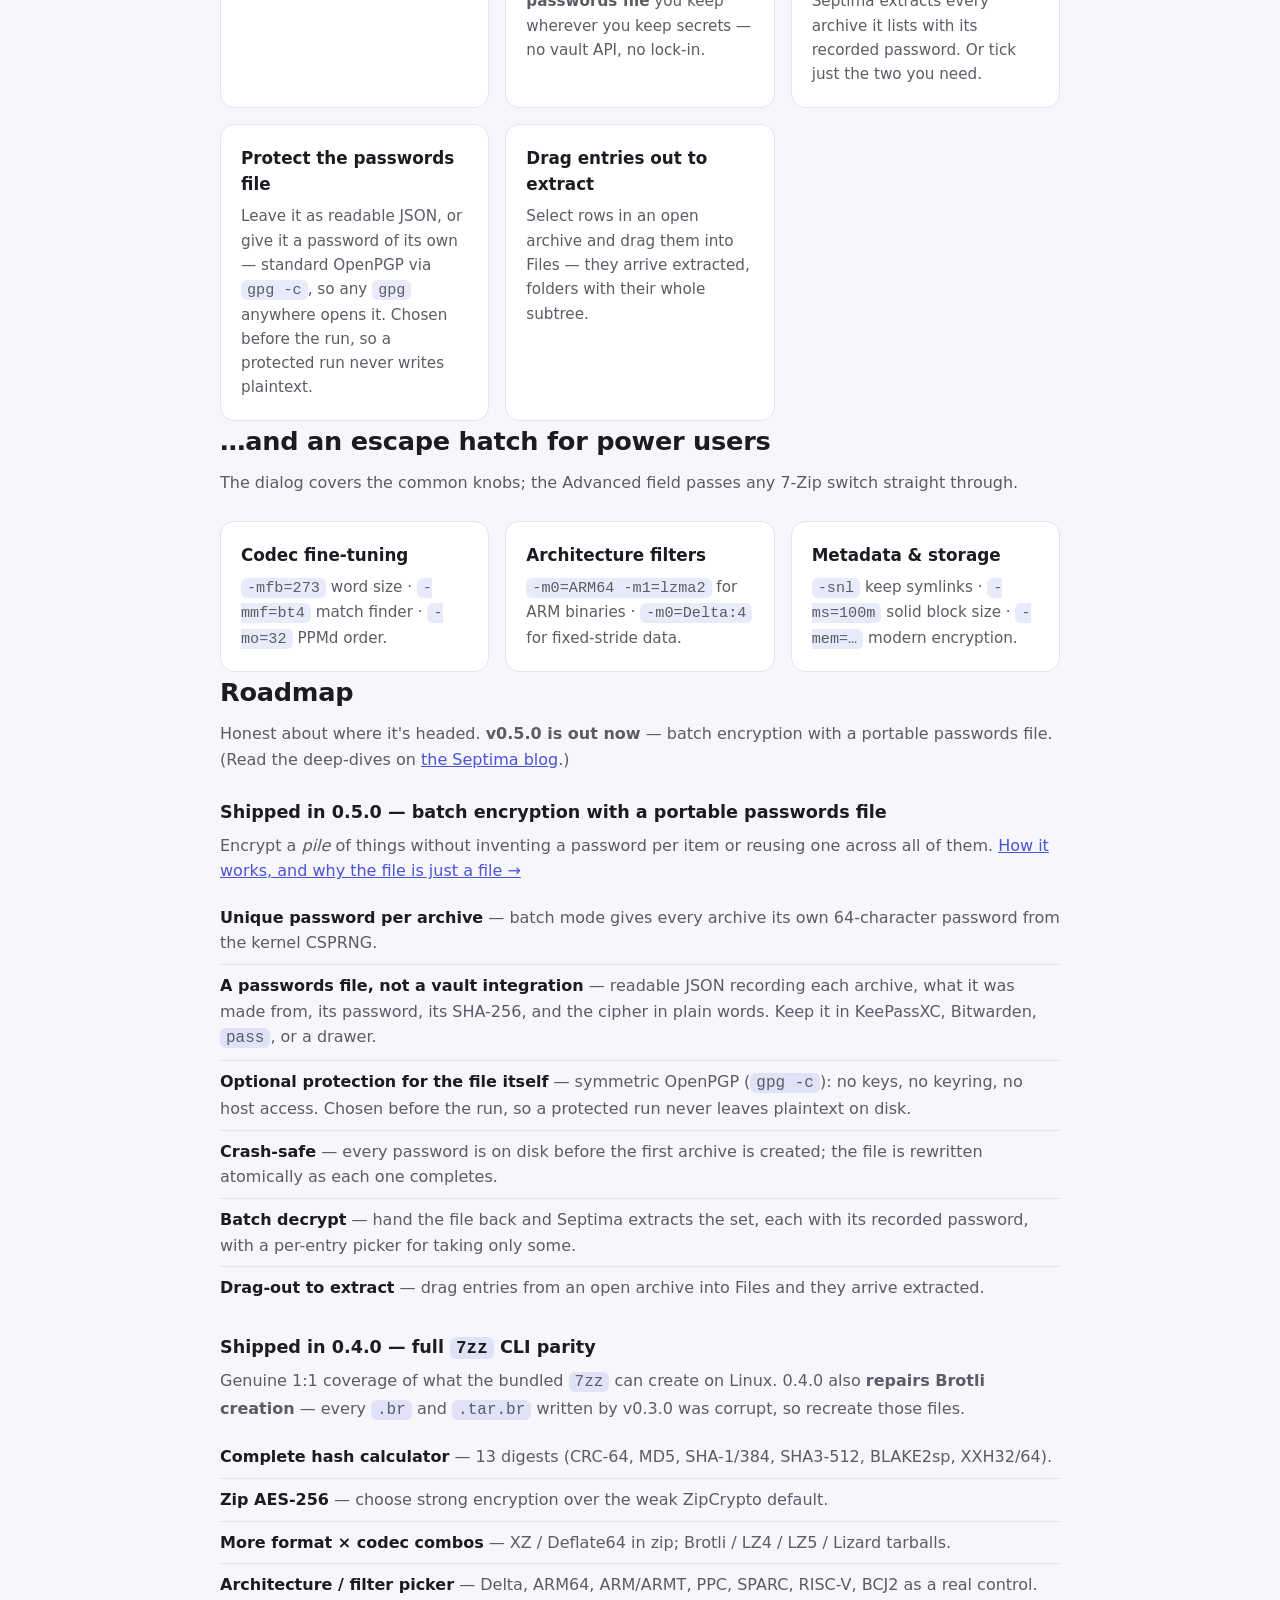
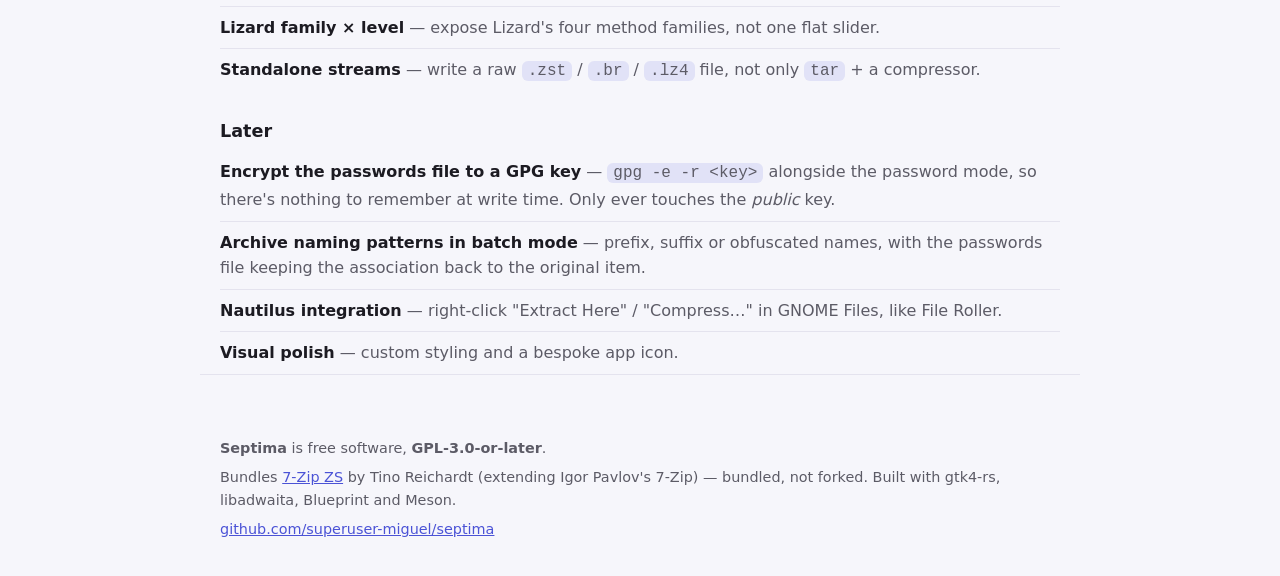
==== commit edbbaaef: "docs: README, site and a blog post for batch encryption Batch-encrypt and drag-out are built but the" ====
--- a/docs/index.html
+++ b/docs/index.html
@@ -4,15 +4,15 @@
 <meta charset="utf-8">
 <meta name="viewport" content="width=device-width, initial-scale=1">
 <title>Septima — modern-codec 7z archiver for Linux</title>
-<meta name="description" content="A GNOME-native GTK4 front-end for 7-Zip ZS: browse, extract, and create archives with modern codecs (Zstandard, Brotli, Fast-LZMA2) and a real compression-tuning UI.">
+<meta name="description" content="A GNOME-native GTK4 front-end for 7-Zip ZS: browse, extract, and create archives with modern codecs (Zstandard, Brotli, Fast-LZMA2), a real compression-tuning UI, and batch encryption with a portable passwords file.">
 <meta property="og:type" content="website">
 <meta property="og:title" content="Septima — modern-codec 7z archiver for Linux">
-<meta property="og:description" content="A GNOME-native front-end for 7-Zip ZS: browse, extract, and create archives with Zstandard, Brotli and Fast-LZMA2, and a real compression-tuning UI no other Linux archiver offers.">
+<meta property="og:description" content="A GNOME-native front-end for 7-Zip ZS: modern codecs, a real compression-tuning UI no other Linux archiver offers, and batch encryption with a portable passwords file.">
 <meta property="og:url" content="https://superuser-miguel.github.io/septima/">
 <meta property="og:image" content="https://superuser-miguel.github.io/septima/screenshots/codec-menu.png">
 <meta name="twitter:card" content="summary_large_image">
 <meta name="twitter:title" content="Septima — modern-codec 7z archiver for Linux">
-<meta name="twitter:description" content="A GNOME-native front-end for 7-Zip ZS: browse, extract, and create archives with Zstandard, Brotli and Fast-LZMA2, and a real compression-tuning UI no other Linux archiver offers.">
+<meta name="twitter:description" content="A GNOME-native front-end for 7-Zip ZS: modern codecs, a real compression-tuning UI no other Linux archiver offers, and batch encryption with a portable passwords file.">
 <meta name="twitter:image" content="https://superuser-miguel.github.io/septima/screenshots/codec-menu.png">
 <style>
   :root {
@@ -111,13 +111,15 @@
       <rect x="30" y="40" width="12" height="14" rx="3" fill="#3b3a9e"/>
     </g>
   </svg>
-  <span class="badge">Early, but working</span>
+  <span class="badge">v0.5.0 — batch encryption is here</span>
   <h1>Septima</h1>
   <p class="tagline">The archiver that actually speaks modern-codec 7z.</p>
   <p class="lede">
     A GNOME-native front-end for <strong>7-Zip ZS</strong> — browse, extract, and
     create archives with <strong>Zstandard, Brotli and Fast-LZMA2</strong>, and a
-    real compression-tuning interface no other Linux archiver offers.
+    real compression-tuning interface no other Linux archiver offers. Now with
+    <strong>batch encryption</strong>: a pile of folders, one generated password
+    each, and a portable passwords file that opens the whole set back up.
   </p>
   <div class="btns">
     <a class="btn primary" href="https://superuser-miguel.github.io/septima-repo/septima.flatpakref">Install (auto-updating)</a>
@@ -215,6 +217,22 @@
       <h3>Batch compress</h3>
       <p>Stage several files or folders and create a separate archive for each one, saved right next to it.</p>
     </div>
+    <div class="card">
+      <h3>Batch encrypt, one password each</h3>
+      <p>Every archive in a batch gets its own random 64-character password, recorded in a <strong>passwords file</strong> you keep wherever you keep secrets — no vault API, no lock-in.</p>
+    </div>
+    <div class="card">
+      <h3>…and the whole set back</h3>
+      <p>Open that passwords file later — button, drag, or command line — and Septima extracts every archive it lists with its recorded password. Or tick just the two you need.</p>
+    </div>
+    <div class="card">
+      <h3>Protect the passwords file</h3>
+      <p>Leave it as readable JSON, or give it a password of its own — standard OpenPGP via <code>gpg -c</code>, so any <code>gpg</code> anywhere opens it. Chosen before the run, so a protected run never writes plaintext.</p>
+    </div>
+    <div class="card">
+      <h3>Drag entries out to extract</h3>
+      <p>Select rows in an open archive and drag them into Files — they arrive extracted, folders with their whole subtree.</p>
+    </div>
   </div>
 </section>
 
@@ -239,7 +257,18 @@
 
 <section class="wrap">
   <h2>Roadmap</h2>
-  <p class="sub">Honest about where it's headed. <strong>v0.4.0 is out now</strong>, and it completes <code>7zz</code> CLI parity. (Read the deep-dive: <a href="blog/">the Septima blog</a>.)</p>
+  <p class="sub">Honest about where it's headed. <strong>v0.5.0 is out now</strong> — batch encryption with a portable passwords file. (Read the deep-dives on <a href="blog/">the Septima blog</a>.)</p>
+
+  <h3 style="margin:1.5rem 0 .4rem;font-size:1.1rem">Shipped in 0.5.0 — batch encryption with a portable passwords file</h3>
+  <p class="sub" style="margin-bottom:.8rem">Encrypt a <em>pile</em> of things without inventing a password per item or reusing one across all of them. <a href="blog/2026-08-16-batch-encrypt-passwords-file.html">How it works, and why the file is just a file →</a></p>
+  <ul class="road">
+    <li><b>Unique password per archive</b> — batch mode gives every archive its own 64-character password from the kernel CSPRNG.</li>
+    <li><b>A passwords file, not a vault integration</b> — readable JSON recording each archive, what it was made from, its password, its SHA-256, and the cipher in plain words. Keep it in KeePassXC, Bitwarden, <code>pass</code>, or a drawer.</li>
+    <li><b>Optional protection for the file itself</b> — symmetric OpenPGP (<code>gpg -c</code>): no keys, no keyring, no host access. Chosen before the run, so a protected run never leaves plaintext on disk.</li>
+    <li><b>Crash-safe</b> — every password is on disk before the first archive is created; the file is rewritten atomically as each one completes.</li>
+    <li><b>Batch decrypt</b> — hand the file back and Septima extracts the set, each with its recorded password, with a per-entry picker for taking only some.</li>
+    <li><b>Drag-out to extract</b> — drag entries from an open archive into Files and they arrive extracted.</li>
+  </ul>
 
   <h3 style="margin:1.5rem 0 .4rem;font-size:1.1rem">Shipped in 0.4.0 — full <code>7zz</code> CLI parity</h3>
   <p class="sub" style="margin-bottom:.8rem">Genuine 1:1 coverage of what the bundled <code>7zz</code> can create on Linux. 0.4.0 also <strong>repairs Brotli creation</strong> — every <code>.br</code> and <code>.tar.br</code> written by v0.3.0 was corrupt, so recreate those files.</p>
@@ -252,14 +281,10 @@
     <li><b>Standalone streams</b> — write a raw <code>.zst</code> / <code>.br</code> / <code>.lz4</code> file, not only <code>tar</code> + a compressor.</li>
   </ul>
 
-  <h3 style="margin:1.5rem 0 .4rem;font-size:1.1rem">In design — the headline 0.5.x feature</h3>
-  <ul class="road">
-    <li><b>Batch-encrypt with a portable manifest</b> — compress a pile of folders, each into its own archive with a generated password, and write a portable manifest you keep in <em>your</em> vault (KeePassXC, Bitwarden, <code>pass</code>, a GPG file, the GNOME keyring). Hand it back later to batch-decrypt the whole set. Septima never touches a vault's API — the manifest is just a file, so every vault works by default. Sandbox-clean, built on your own tools.</li>
-  </ul>
-
   <h3 style="margin:1.5rem 0 .4rem;font-size:1.1rem">Later</h3>
   <ul class="road">
-    <li><b>Drag-out to extract</b> — drag entries out of an open archive (dropping one <em>in</em> already works).</li>
+    <li><b>Encrypt the passwords file to a GPG key</b> — <code>gpg -e -r &lt;key&gt;</code> alongside the password mode, so there's nothing to remember at write time. Only ever touches the <em>public</em> key.</li>
+    <li><b>Archive naming patterns in batch mode</b> — prefix, suffix or obfuscated names, with the passwords file keeping the association back to the original item.</li>
     <li><b>Nautilus integration</b> — right-click "Extract Here" / "Compress…" in GNOME Files, like File Roller.</li>
     <li><b>Visual polish</b> — custom styling and a bespoke app icon.</li>
   </ul>
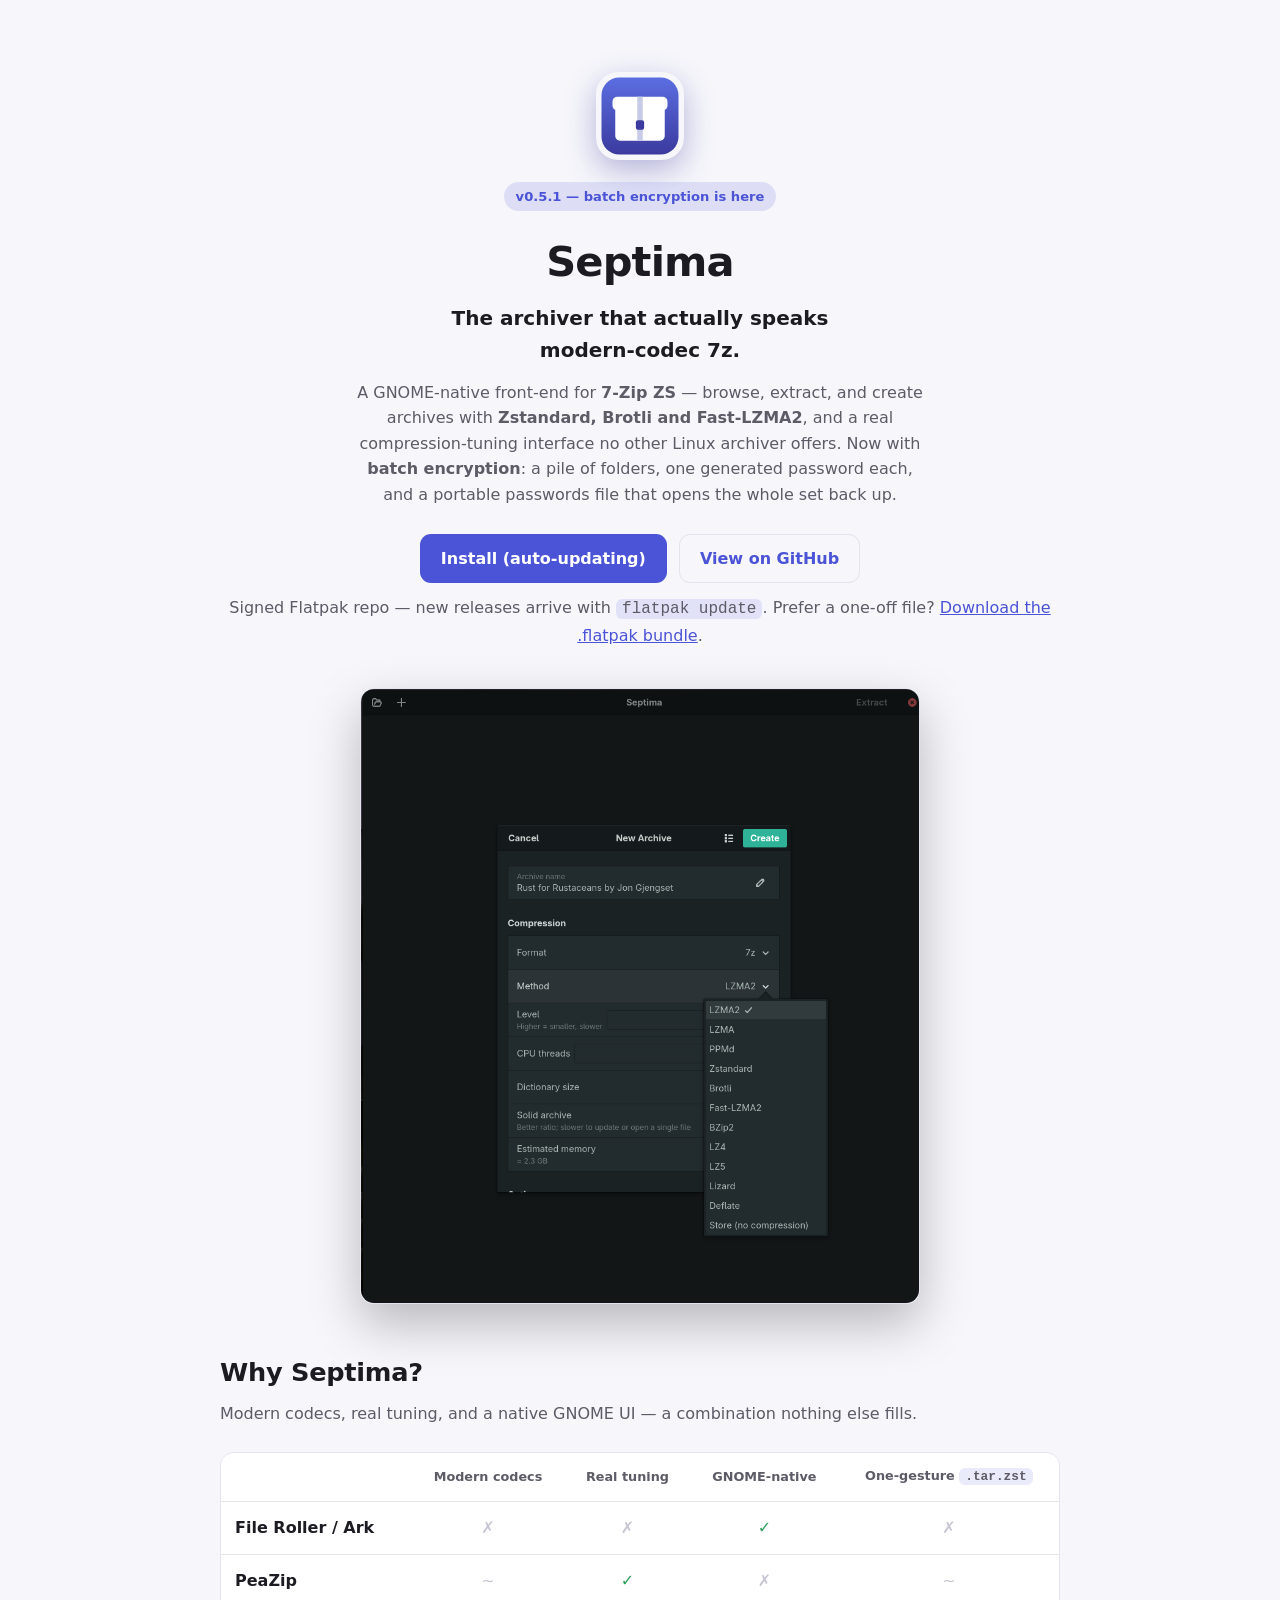
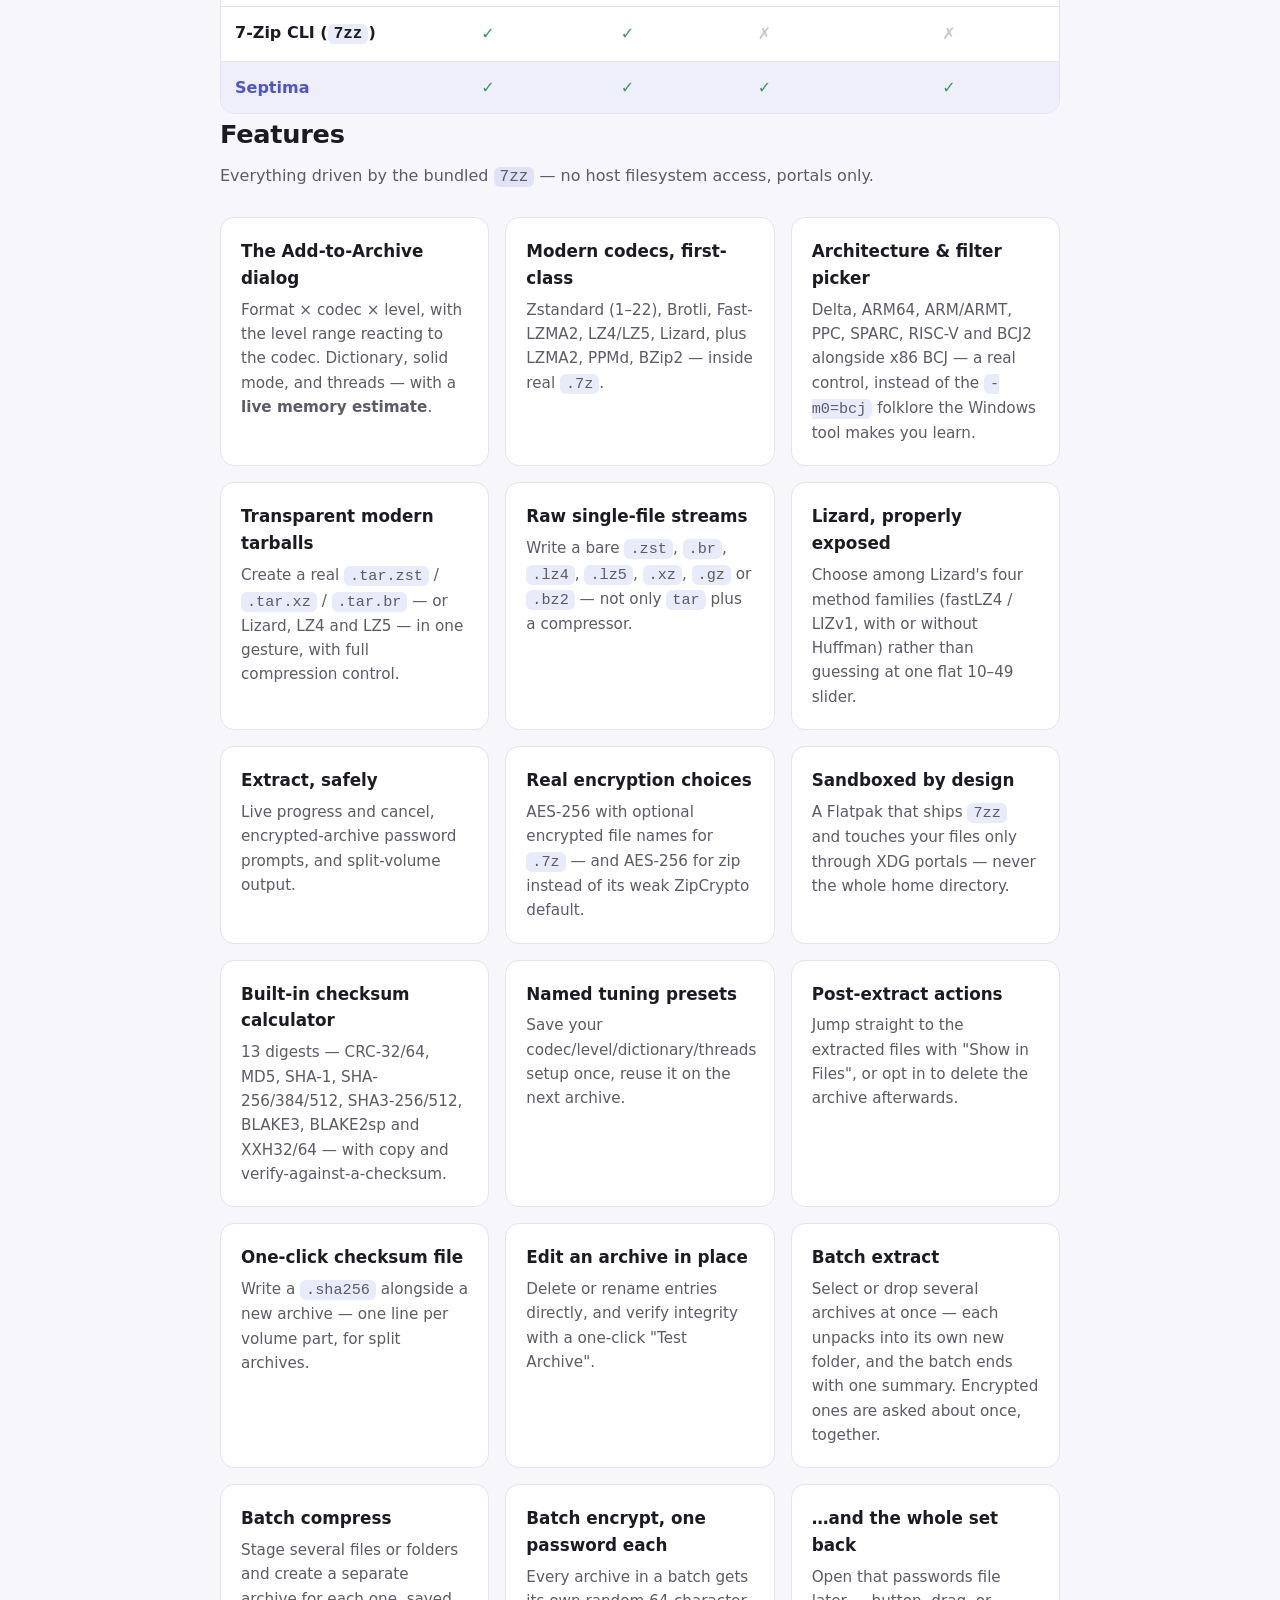
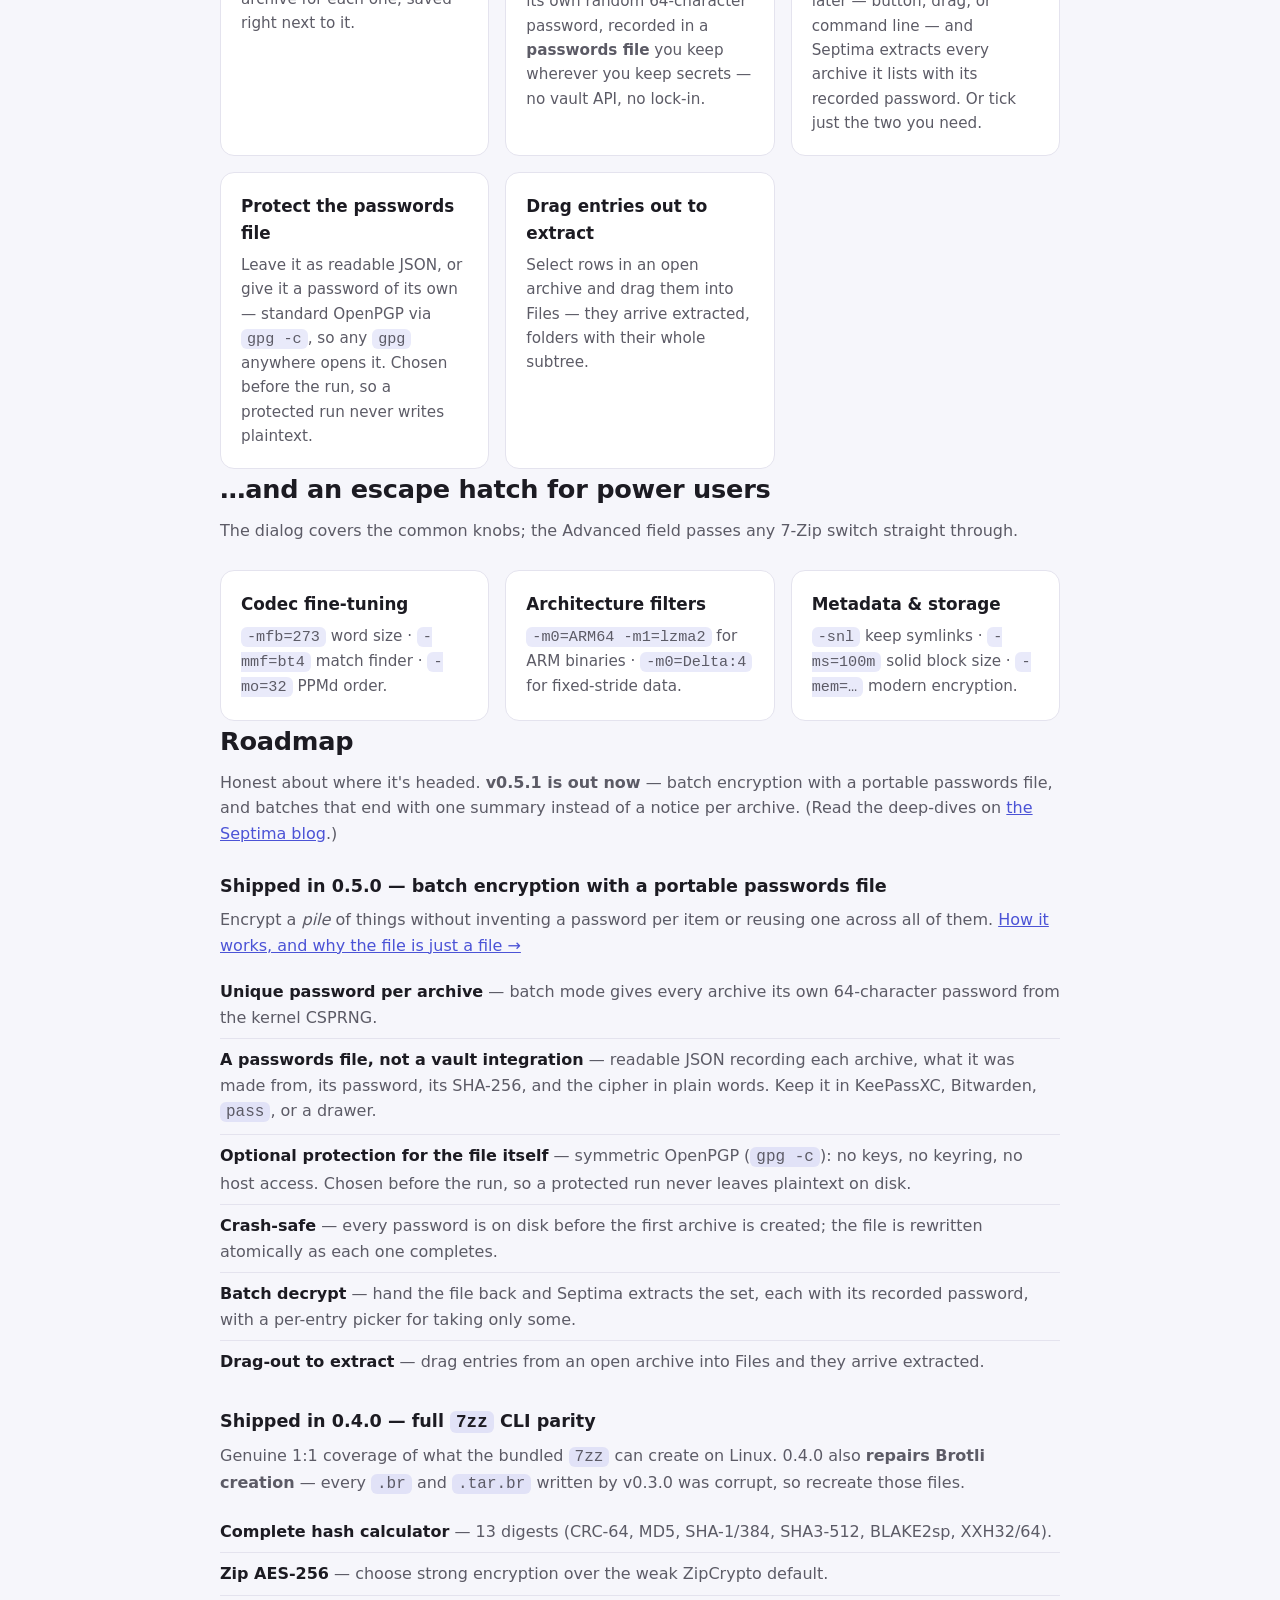
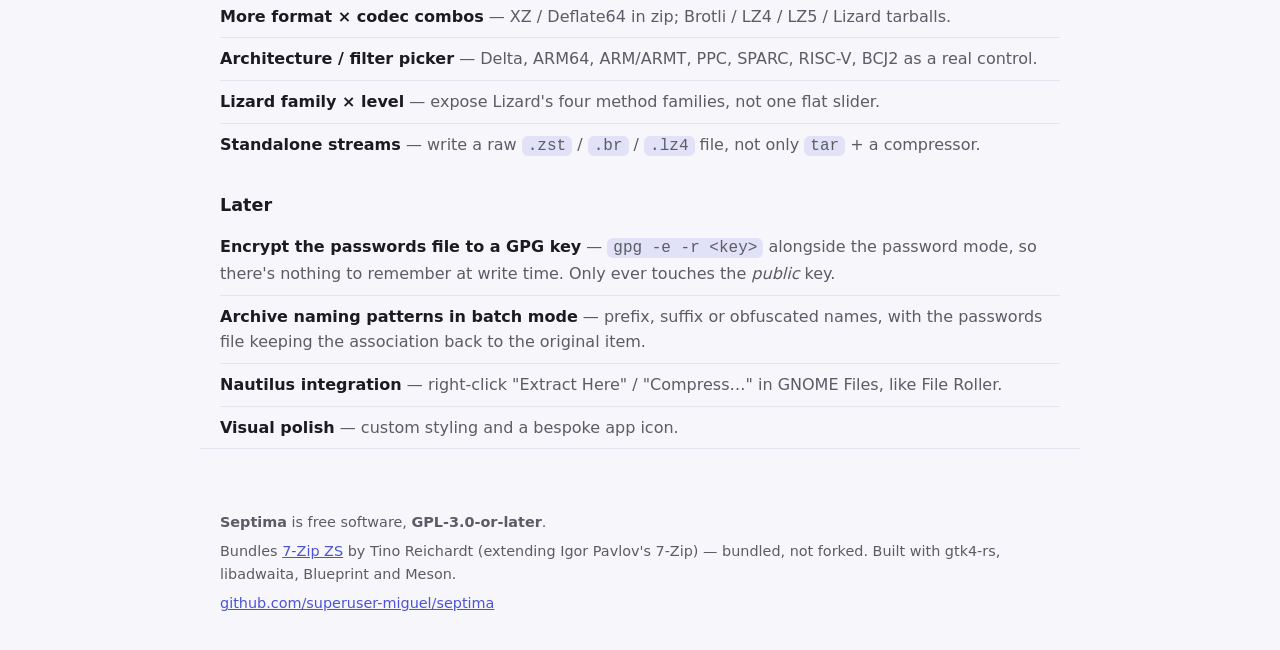
==== commit 6a360695: "docs: README and site for 0.5.1's batch fixes Co-Authored-By: Claude Opus 5.5 (1M context) <noreply@" ====
--- a/docs/index.html
+++ b/docs/index.html
@@ -111,7 +111,7 @@
       <rect x="30" y="40" width="12" height="14" rx="3" fill="#3b3a9e"/>
     </g>
   </svg>
-  <span class="badge">v0.5.0 — batch encryption is here</span>
+  <span class="badge">v0.5.1 — batch encryption is here</span>
   <h1>Septima</h1>
   <p class="tagline">The archiver that actually speaks modern-codec 7z.</p>
   <p class="lede">
@@ -211,7 +211,7 @@
     </div>
     <div class="card">
       <h3>Batch extract</h3>
-      <p>Select or drop several archives at once — each unpacks into its own new folder, no per-archive prompts.</p>
+      <p>Select or drop several archives at once — each unpacks into its own new folder, and the batch ends with one summary. Encrypted ones are asked about once, together.</p>
     </div>
     <div class="card">
       <h3>Batch compress</h3>
@@ -257,7 +257,7 @@
 
 <section class="wrap">
   <h2>Roadmap</h2>
-  <p class="sub">Honest about where it's headed. <strong>v0.5.0 is out now</strong> — batch encryption with a portable passwords file. (Read the deep-dives on <a href="blog/">the Septima blog</a>.)</p>
+  <p class="sub">Honest about where it's headed. <strong>v0.5.1 is out now</strong> — batch encryption with a portable passwords file, and batches that end with one summary instead of a notice per archive. (Read the deep-dives on <a href="blog/">the Septima blog</a>.)</p>
 
   <h3 style="margin:1.5rem 0 .4rem;font-size:1.1rem">Shipped in 0.5.0 — batch encryption with a portable passwords file</h3>
   <p class="sub" style="margin-bottom:.8rem">Encrypt a <em>pile</em> of things without inventing a password per item or reusing one across all of them. <a href="blog/2026-08-16-batch-encrypt-passwords-file.html">How it works, and why the file is just a file →</a></p>
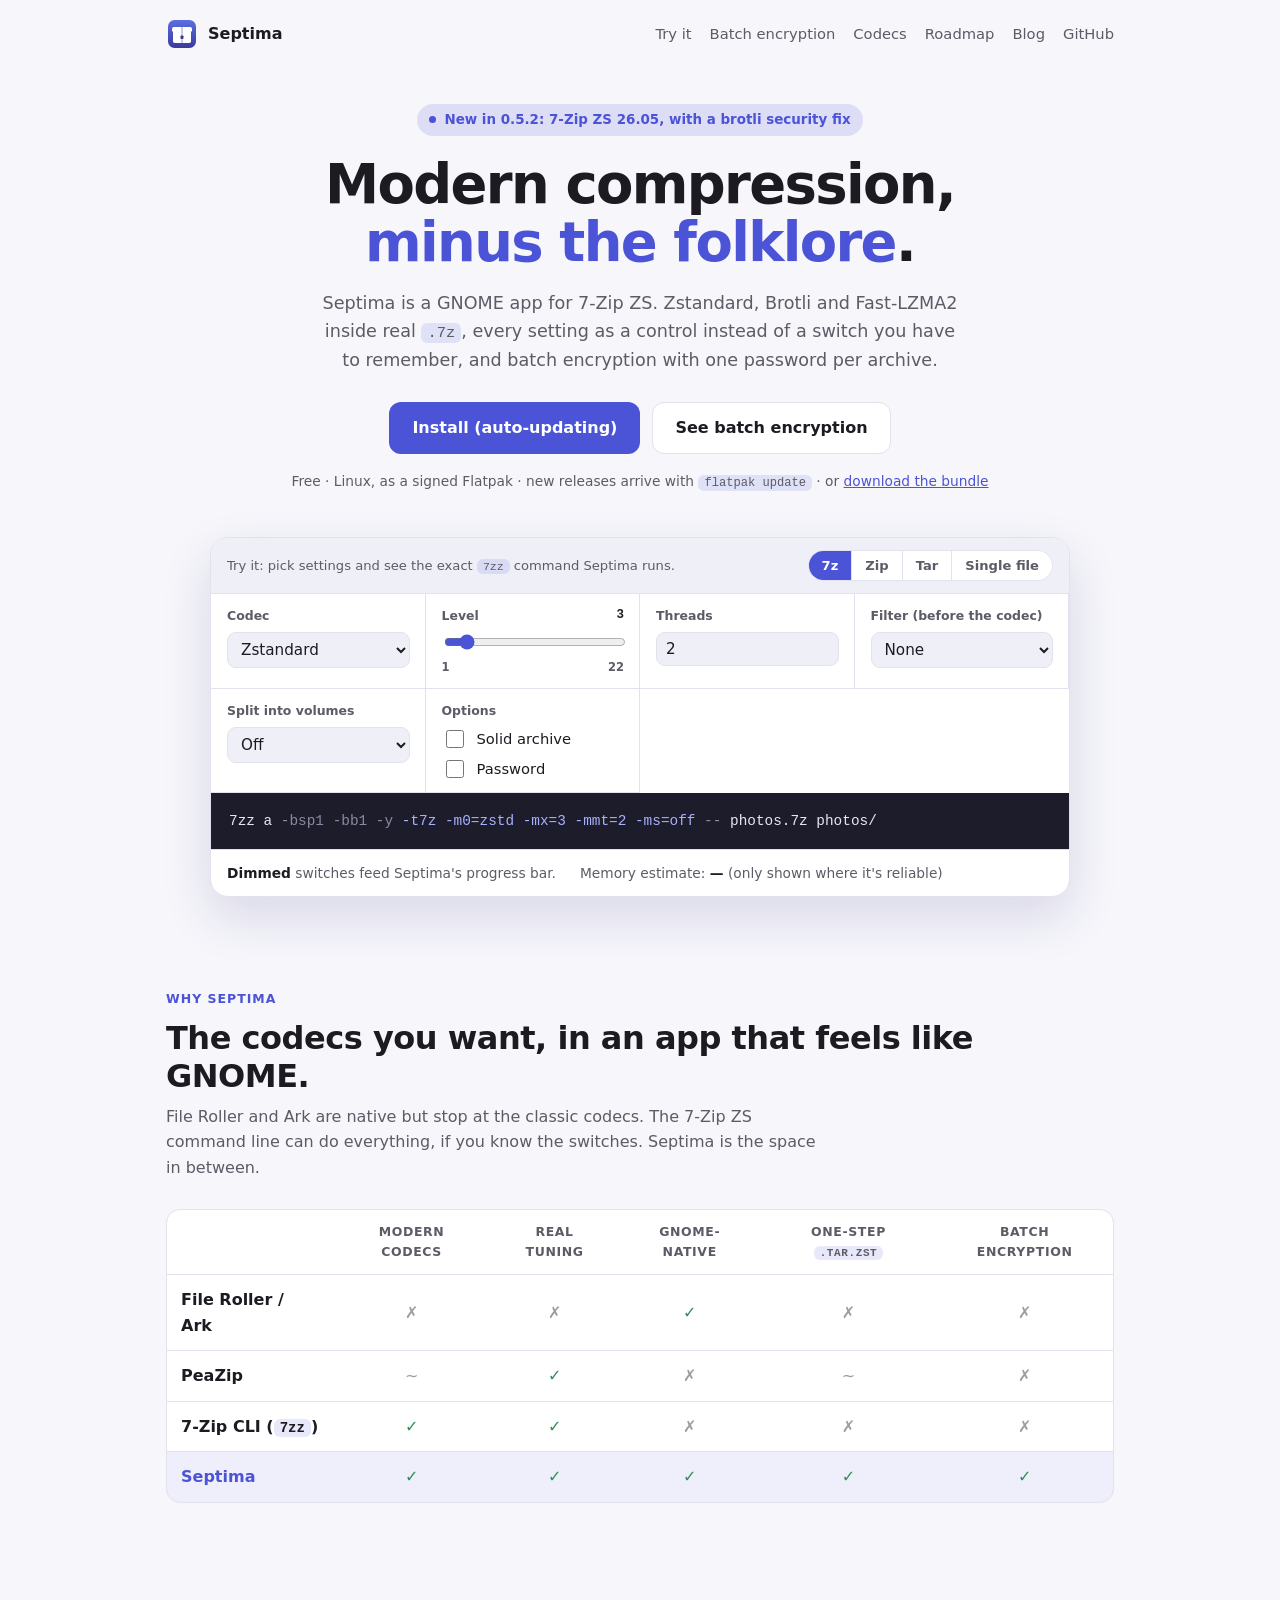
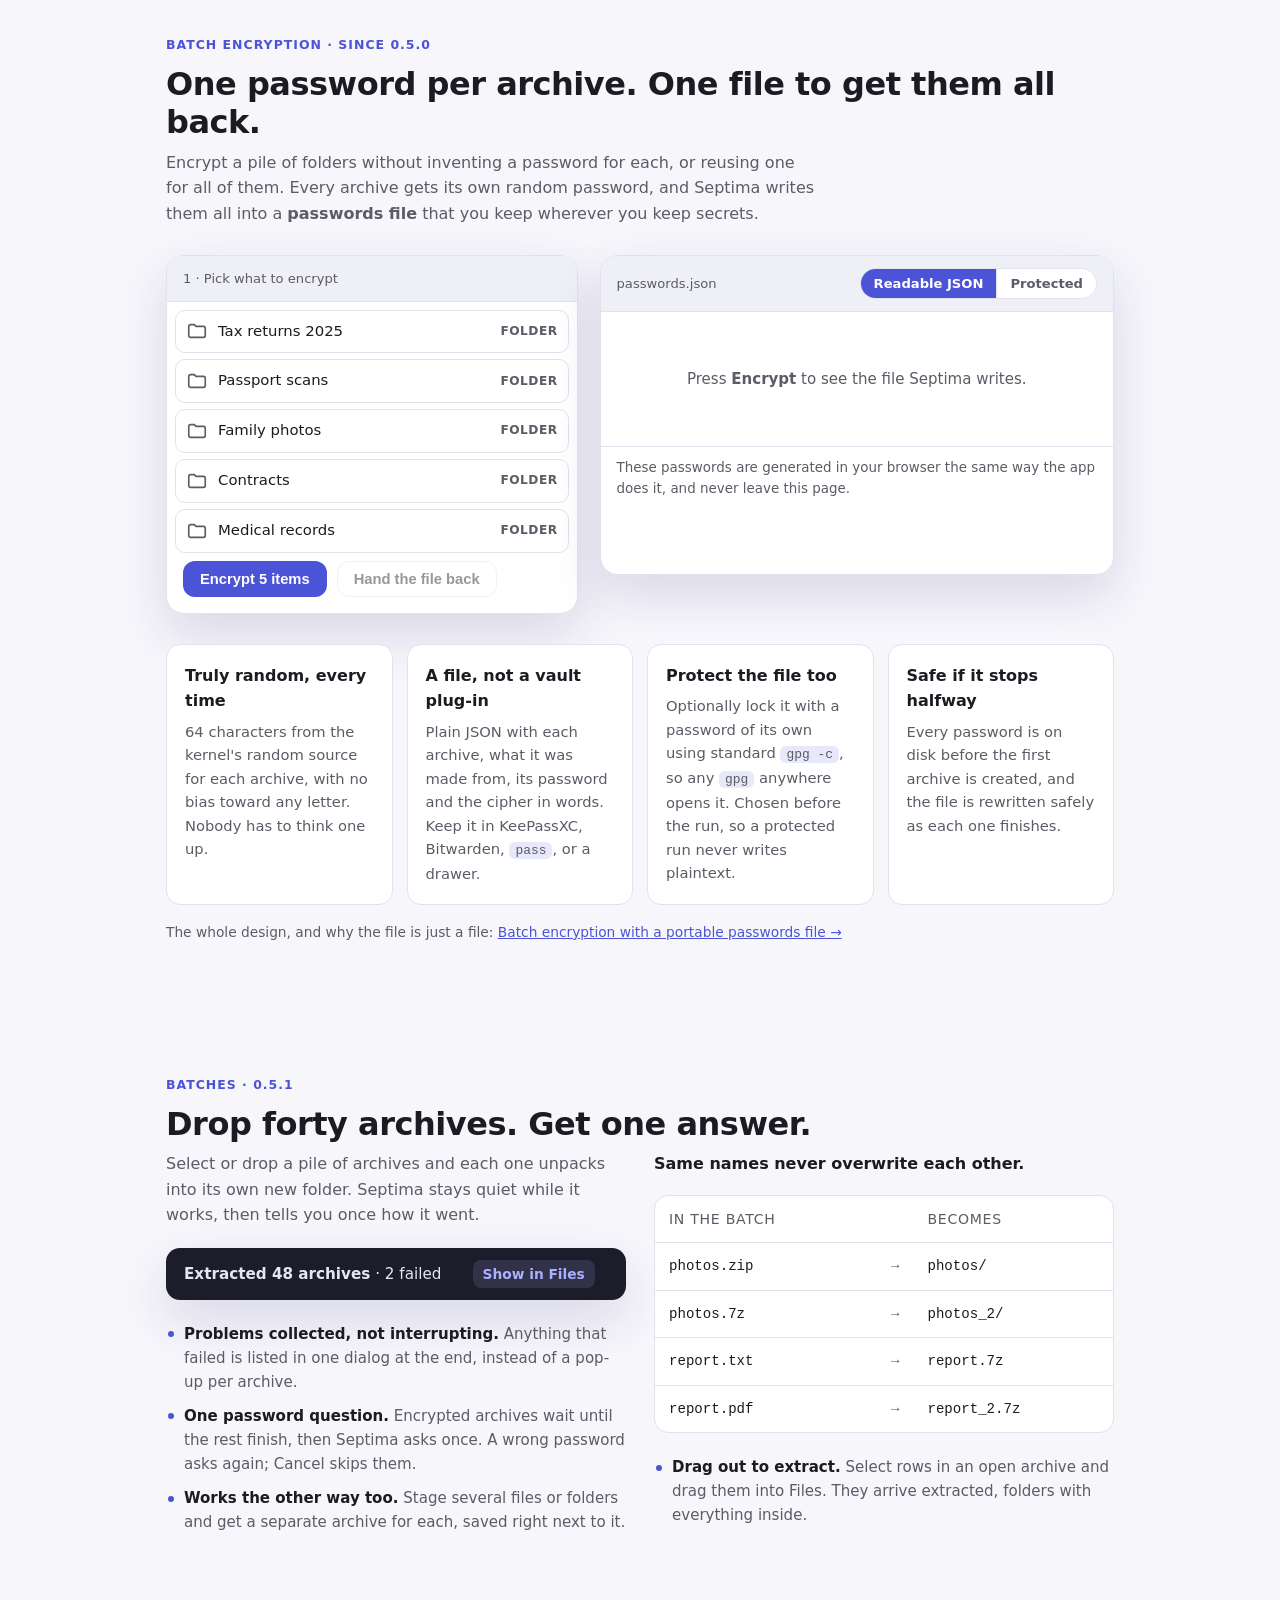
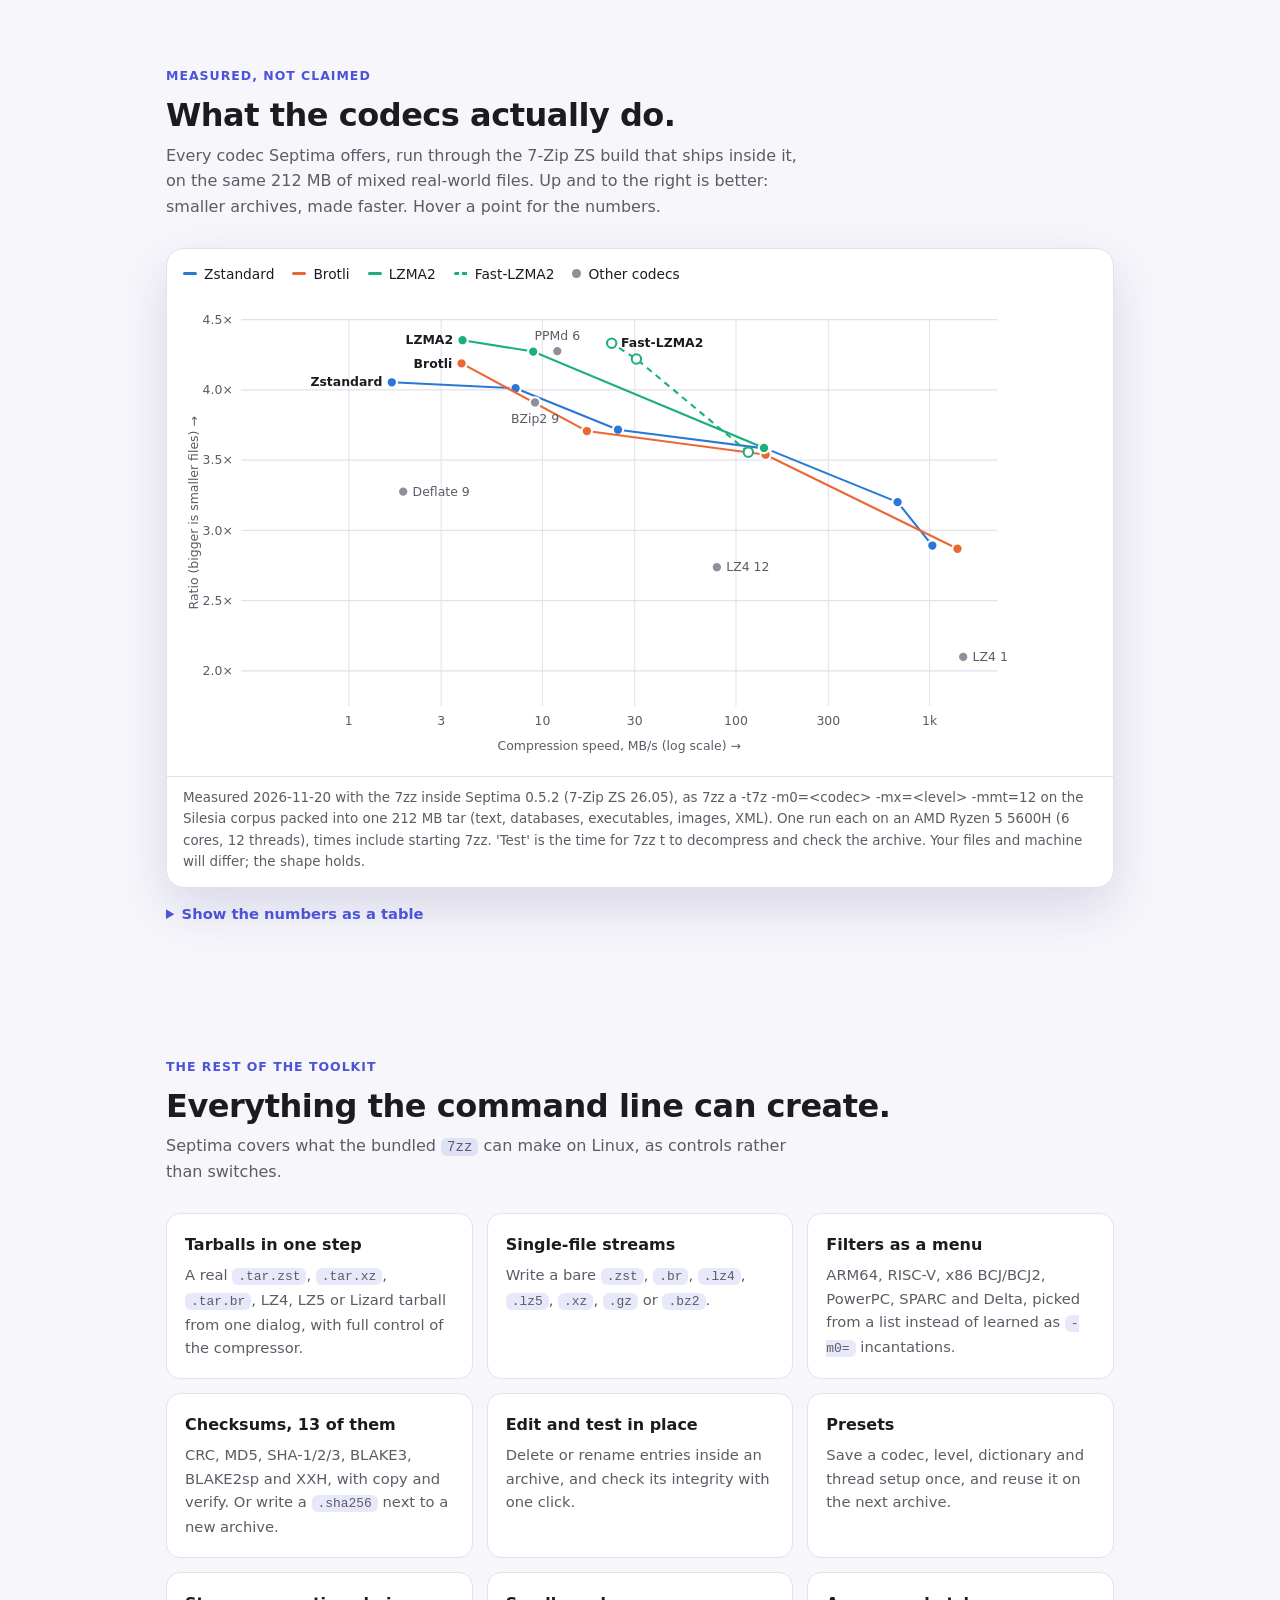
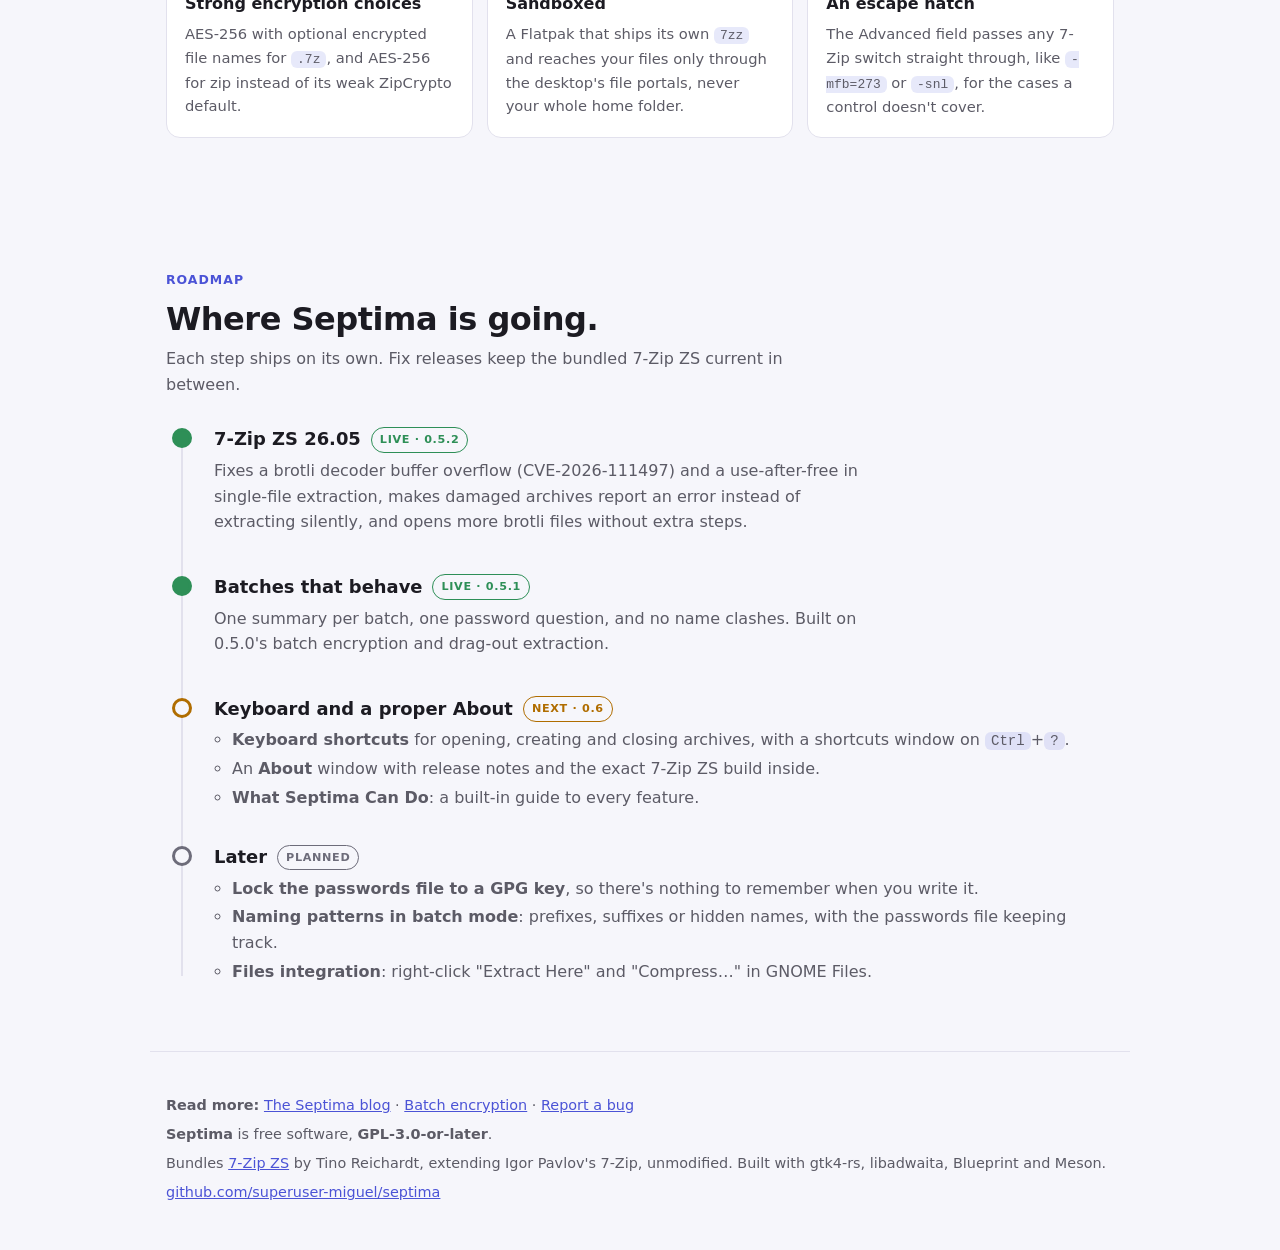
==== commit 308e67fb: "docs(site): rebuild the website around things you can try A live command builder replaces the screen" ====
--- a/docs/index.html
+++ b/docs/index.html
@@ -3,300 +3,878 @@
 <head>
 <meta charset="utf-8">
 <meta name="viewport" content="width=device-width, initial-scale=1">
-<title>Septima — modern-codec 7z archiver for Linux</title>
-<meta name="description" content="A GNOME-native GTK4 front-end for 7-Zip ZS: browse, extract, and create archives with modern codecs (Zstandard, Brotli, Fast-LZMA2), a real compression-tuning UI, and batch encryption with a portable passwords file.">
+<title>Septima — modern compression for GNOME</title>
+<meta name="description" content="A GNOME app for 7-Zip ZS: Zstandard, Brotli and Fast-LZMA2 inside real .7z, every setting as a control, and batch encryption with one password per archive and a portable passwords file.">
 <meta property="og:type" content="website">
-<meta property="og:title" content="Septima — modern-codec 7z archiver for Linux">
-<meta property="og:description" content="A GNOME-native front-end for 7-Zip ZS: modern codecs, a real compression-tuning UI no other Linux archiver offers, and batch encryption with a portable passwords file.">
+<meta property="og:title" content="Septima — modern compression for GNOME">
+<meta property="og:description" content="Zstandard, Brotli and Fast-LZMA2 inside real .7z, every setting as a control, and batch encryption with one password per archive.">
 <meta property="og:url" content="https://superuser-miguel.github.io/septima/">
-<meta property="og:image" content="https://superuser-miguel.github.io/septima/screenshots/codec-menu.png">
-<meta name="twitter:card" content="summary_large_image">
-<meta name="twitter:title" content="Septima — modern-codec 7z archiver for Linux">
-<meta name="twitter:description" content="A GNOME-native front-end for 7-Zip ZS: modern codecs, a real compression-tuning UI no other Linux archiver offers, and batch encryption with a portable passwords file.">
-<meta name="twitter:image" content="https://superuser-miguel.github.io/septima/screenshots/codec-menu.png">
 <style>
   :root {
-    --bg: #f6f6fb; --surface: #ffffff; --text: #1c1b22; --muted: #5c5b66;
-    --border: #e4e3ee; --accent: #4b53d6; --accent-2: #3b3a9e;
-    --ok: #2e9e5b; --no: #c7c6d2;
+    --bg: #f6f6fb; --surface: #ffffff; --surface-2: #efeff8; --text: #1c1b22; --muted: #5c5b66;
+    --border: #e2e1ed; --accent: #4b53d6; --accent-2: #3b3a9e; --on-accent: #ffffff;
+    --live: #2e8f57; --next: #b06d00; --later: #6d6c7a;
+    --code-bg: #1d1c2b; --code-text: #e6e6f2; --code-dim: #8a89a3; --code-key: #a9b0ff; --code-val: #ffd28a;
+    --shadow: 0 20px 50px rgba(40, 38, 110, .14);
+    --s1: #2a78d6; --s2: #eb6834; --s3: #1baf7a; --s-other: #8f8e9c;
+    color-scheme: light;
   }
   @media (prefers-color-scheme: dark) {
-    :root {
-      --bg: #16151c; --surface: #1f1e28; --text: #ececf2; --muted: #a7a6b4;
-      --border: #2d2c39; --accent: #8b90f0; --accent-2: #5b6ee1;
-      --ok: #55d98a; --no: #45445a;
+    :root:not([data-theme="light"]) {
+      --bg: #14131a; --surface: #1d1c26; --surface-2: #181720; --text: #ececf2; --muted: #a7a6b4;
+      --border: #2d2c39; --accent: #8b90f0; --accent-2: #5b6ee1; --on-accent: #12111a;
+      --live: #55d98a; --next: #f0b54a; --later: #8f8e9e;
+      --code-bg: #0f0e15; --code-text: #e6e6f2; --code-dim: #77768e; --code-key: #a9b0ff; --code-val: #ffd28a;
+      --shadow: 0 20px 50px rgba(0, 0, 0, .45);
+      --s1: #3987e5; --s2: #d95926; --s3: #199e70; --s-other: #8a899a;
+      color-scheme: dark;
     }
   }
+  :root[data-theme="dark"] {
+    --bg: #14131a; --surface: #1d1c26; --surface-2: #181720; --text: #ececf2; --muted: #a7a6b4;
+    --border: #2d2c39; --accent: #8b90f0; --accent-2: #5b6ee1; --on-accent: #12111a;
+    --live: #55d98a; --next: #f0b54a; --later: #8f8e9e;
+    --code-bg: #0f0e15; --code-text: #e6e6f2; --code-dim: #77768e; --code-key: #a9b0ff; --code-val: #ffd28a;
+    --shadow: 0 20px 50px rgba(0, 0, 0, .45);
+    --s1: #3987e5; --s2: #d95926; --s3: #199e70; --s-other: #8a899a;
+    color-scheme: dark;
+  }
   * { box-sizing: border-box; }
+  html { -webkit-text-size-adjust: 100%; }
   body {
     margin: 0; background: var(--bg); color: var(--text);
     font: 16px/1.6 system-ui, -apple-system, "Segoe UI", Roboto, sans-serif;
   }
   a { color: var(--accent); }
-  .wrap { max-width: 880px; margin: 0 auto; padding: 0 20px; }
-  section { padding: 56px 0; }
+  .wrap { max-width: 980px; margin: 0 auto; padding: 0 16px; }
+  section.wrap { padding: 64px 16px; }
+  h2 { font-size: clamp(1.5rem, 4vw, 2rem); letter-spacing: -.015em; margin: 0 0 8px; line-height: 1.2; }
+  .sub { color: var(--muted); margin: 0 0 28px; max-width: 64ch; }
+  .eyebrow {
+    display: inline-block; font-size: .78rem; font-weight: 700; letter-spacing: .08em;
+    text-transform: uppercase; color: var(--accent); margin-bottom: 10px;
+  }
+  code, kbd {
+    font-family: ui-monospace, "SF Mono", Menlo, Consolas, monospace;
+    background: color-mix(in srgb, var(--accent) 13%, transparent);
+    padding: 1px 6px; border-radius: 6px; font-size: .88em;
+  }
+  .points { list-style: none; margin: 0; padding: 0; display: grid; gap: 10px; }
+  .points li { color: var(--muted); font-size: .94rem; padding-left: 18px; position: relative; }
+  .points li::before { content: ""; position: absolute; left: 2px; top: .62em; width: 6px; height: 6px; border-radius: 50%; background: var(--accent); }
+  .points b { color: var(--text); font-weight: 600; }
+
+  /* Top bar */
+  .top { display: flex; align-items: center; justify-content: space-between; gap: 12px; padding: 18px 16px; }
+  .brand { display: flex; align-items: center; gap: 10px; font-weight: 700; color: var(--text); text-decoration: none; }
+  .brand svg { width: 32px; height: 32px; flex: none; }
+  .top nav { display: flex; gap: 18px; font-size: .92rem; flex-wrap: wrap; justify-content: flex-end; }
+  .top nav a { color: var(--muted); text-decoration: none; }
+  .top nav a:hover { color: var(--text); }
+  @media (max-width: 640px) { .top nav .opt { display: none; } }
 
   /* Hero */
-  .hero { text-align: center; padding: 72px 0 48px; }
-  .icon {
-    width: 88px; height: 88px; border-radius: 22px; display: block; margin: 0 auto 22px;
-    box-shadow: 0 10px 30px rgba(59,58,158,.35);
-  }
-  h1 { font-size: 2.6rem; margin: 0 0 6px; letter-spacing: -.02em; }
-  .tagline { font-size: 1.25rem; color: var(--text); font-weight: 600; margin: 0 auto 14px; max-width: 32ch; }
-  .lede { color: var(--muted); max-width: 56ch; margin: 0 auto 26px; }
+  .hero { padding: 36px 16px 24px; text-align: center; }
+  .pill {
+    display: inline-flex; align-items: center; gap: 8px; padding: 5px 12px; border-radius: 999px;
+    background: color-mix(in srgb, var(--accent) 14%, transparent); color: var(--accent);
+    font-size: .84rem; font-weight: 600; margin-bottom: 20px; text-decoration: none;
+  }
+  .pill .dot { width: 7px; height: 7px; border-radius: 50%; background: currentColor; }
+  h1 {
+    font-size: clamp(2.1rem, 7vw, 3.4rem); line-height: 1.08; letter-spacing: -.03em;
+    margin: 0 auto 16px; max-width: 17ch;
+  }
+  h1 em { font-style: normal; color: var(--accent); }
+  .lede { color: var(--muted); font-size: 1.1rem; max-width: 58ch; margin: 0 auto 28px; }
   .btns { display: flex; gap: 12px; justify-content: center; flex-wrap: wrap; }
   .btn {
-    display: inline-block; padding: 11px 20px; border-radius: 11px; text-decoration: none;
-    font-weight: 600; border: 1px solid var(--border);
-  }
-  .btn.primary { background: var(--accent); color: #fff; border-color: transparent; }
-  .badge {
-    display: inline-block; margin-bottom: 18px; padding: 4px 12px; border-radius: 999px;
-    background: color-mix(in srgb, var(--accent) 14%, transparent);
-    color: var(--accent); font-size: .82rem; font-weight: 600;
-  }
-  .shot {
-    display: block; max-width: 560px; width: 100%; height: auto; margin: 40px auto 0;
-    border: 1px solid var(--border); border-radius: 14px;
-    box-shadow: 0 20px 50px rgba(0,0,0,.25);
-  }
-
-  h2 { font-size: 1.6rem; letter-spacing: -.01em; margin: 0 0 8px; }
-  .sub { color: var(--muted); margin: 0 0 26px; }
-
-  /* Comparison table */
-  .tablewrap { overflow-x: auto; border: 1px solid var(--border); border-radius: 14px; }
-  table { width: 100%; border-collapse: collapse; min-width: 560px; background: var(--surface); }
-  th, td { padding: 13px 14px; text-align: center; border-bottom: 1px solid var(--border); }
+    display: inline-block; padding: 12px 22px; border-radius: 12px; text-decoration: none;
+    font-weight: 600; border: 1px solid var(--border); color: var(--text); background: var(--surface);
+  }
+  .btn.primary { background: var(--accent); color: var(--on-accent); border-color: transparent; }
+  .note { color: var(--muted); font-size: .86rem; margin: 16px 0 0; }
+
+  /* Panels shared by the demos */
+  .panel {
+    background: var(--surface); border: 1px solid var(--border); border-radius: 18px;
+    box-shadow: var(--shadow); overflow: hidden; text-align: left;
+  }
+  .panel-head {
+    display: flex; align-items: center; gap: 10px; flex-wrap: wrap;
+    padding: 12px 16px; border-bottom: 1px solid var(--border); background: var(--surface-2);
+  }
+  .panel-head .label { font-size: .82rem; color: var(--muted); margin-right: auto; }
+  .seg { display: inline-flex; border: 1px solid var(--border); border-radius: 999px; overflow: hidden; flex-wrap: wrap; }
+  .seg button { font: 600 .82rem/1 system-ui, sans-serif; padding: 8px 13px; border: 0; background: var(--surface); color: var(--muted); cursor: pointer; }
+  .seg button + button { border-left: 1px solid var(--border); }
+  .seg button[aria-pressed="true"] { background: var(--accent); color: var(--on-accent); }
+  button:focus-visible, select:focus-visible, input:focus-visible { outline: 2px solid var(--accent); outline-offset: 2px; }
+
+  /* Command builder */
+  .builder { margin: 44px auto 0; max-width: 860px; }
+  .controls { display: grid; grid-template-columns: repeat(auto-fit, minmax(190px, 1fr)); background: var(--surface); }
+  .ctl { box-shadow: inset -1px -1px 0 var(--border); padding: 12px 16px; display: flex; flex-direction: column; gap: 6px; min-width: 0; }
+  .ctl[hidden] { display: none; }
+  .ctl > span { font-size: .78rem; font-weight: 600; color: var(--muted); display: flex; justify-content: space-between; gap: 8px; }
+  .ctl > span output { color: var(--text); font-family: ui-monospace, Menlo, Consolas, monospace; }
+  .ctl select, .ctl input[type="number"] {
+    font: 500 .95rem system-ui, sans-serif; color: var(--text); background: var(--surface-2);
+    border: 1px solid var(--border); border-radius: 9px; padding: 7px 9px; width: 100%; min-width: 0;
+  }
+  .ctl input[type="range"] { width: 100%; accent-color: var(--accent); }
+  .ctl .range-ends { display: flex; justify-content: space-between; font-size: .72rem; color: var(--muted); }
+  .switch { display: flex; align-items: center; gap: 10px; font-size: .92rem; cursor: pointer; }
+  .switch input { width: 18px; height: 18px; accent-color: var(--accent); }
+  .switch[hidden] { display: none; }
+  .cmd {
+    background: var(--code-bg); color: var(--code-text); margin: 0; padding: 16px 18px;
+    font: .9rem/1.7 ui-monospace, "SF Mono", Menlo, Consolas, monospace;
+    white-space: pre-wrap; overflow-wrap: break-word;
+  }
+  .cmd span { white-space: nowrap; }
+  .cmd .step { white-space: normal; }
+  .cmd .dim { color: var(--code-dim); }
+  .cmd .k { color: var(--code-key); }
+  .cmd .v { color: var(--code-val); }
+  .cmd .step { display: block; color: var(--code-dim); font-style: italic; }
+  .builder-foot { display: flex; gap: 8px 24px; flex-wrap: wrap; padding: 12px 16px; font-size: .86rem; color: var(--muted); border-top: 1px solid var(--border); }
+  .builder-foot b { color: var(--text); font-weight: 600; }
+
+  /* Comparison */
+  .tablewrap { overflow-x: auto; border: 1px solid var(--border); border-radius: 14px; background: var(--surface); }
+  table { width: 100%; border-collapse: collapse; }
+  th, td { padding: 12px 14px; text-align: center; border-bottom: 1px solid var(--border); }
   th:first-child, td:first-child { text-align: left; font-weight: 600; }
-  thead th { font-size: .8rem; color: var(--muted); font-weight: 600; }
+  thead th { font-size: .78rem; color: var(--muted); font-weight: 600; text-transform: uppercase; letter-spacing: .05em; }
   tbody tr:last-child td { border-bottom: 0; }
   tr.me { background: color-mix(in srgb, var(--accent) 9%, transparent); }
   tr.me td:first-child { color: var(--accent); }
-  .y { color: var(--ok); font-weight: 700; }
-  .n { color: var(--no); }
-
-  /* Features */
-  .grid { display: grid; grid-template-columns: repeat(auto-fit, minmax(240px, 1fr)); gap: 16px; }
-  .card { background: var(--surface); border: 1px solid var(--border); border-radius: 14px; padding: 20px; }
-  .card h3 { margin: 0 0 6px; font-size: 1.05rem; }
-  .card p { margin: 0; color: var(--muted); font-size: .95rem; }
+  .y { color: var(--live); font-weight: 700; }
+  .n { color: var(--muted); opacity: .6; }
+  .compare-table { min-width: 560px; }
+
+  /* Batch encryption */
+  .flow { display: grid; grid-template-columns: minmax(0, 1fr) minmax(0, 1.25fr); gap: 22px; align-items: start; }
+  @media (max-width: 800px) { .flow { grid-template-columns: minmax(0, 1fr); } }
+  .items { list-style: none; margin: 0; padding: 8px; display: grid; gap: 6px; }
+  .item {
+    display: grid; grid-template-columns: auto minmax(0, 1fr) auto; gap: 10px; align-items: center;
+    padding: 9px 10px; border-radius: 10px; border: 1px solid var(--border); font-size: .93rem;
+  }
+  .item .ic { width: 22px; height: 22px; color: var(--muted); }
+  .item .nm { overflow: hidden; text-overflow: ellipsis; white-space: nowrap; }
+  .item .st { font-size: .76rem; font-weight: 700; letter-spacing: .04em; text-transform: uppercase; color: var(--muted); }
+  .item.done { border-color: color-mix(in srgb, var(--live) 50%, var(--border)); }
+  .item.done .st { color: var(--live); }
+  .item.picked { background: color-mix(in srgb, var(--accent) 8%, transparent); border-color: color-mix(in srgb, var(--accent) 50%, var(--border)); }
+  .item input { width: 18px; height: 18px; accent-color: var(--accent); margin: 0; }
+  .actions { display: flex; gap: 10px; flex-wrap: wrap; align-items: center; padding: 0 16px 16px; }
+  .actions .btn { padding: 9px 16px; font-size: .92rem; cursor: pointer; }
+  .actions .btn[disabled] { opacity: .45; cursor: default; }
+  .actions .msg { font-size: .86rem; color: var(--muted); }
+  .file { min-height: 320px; }
+  .file pre {
+    margin: 0; padding: 14px 16px; background: var(--code-bg); color: var(--code-text);
+    font: .78rem/1.65 ui-monospace, "SF Mono", Menlo, Consolas, monospace; overflow-x: auto; white-space: pre;
+    max-height: 420px; overflow-y: auto;
+  }
+  .file pre .k { color: var(--code-key); }
+  .file pre .v { color: var(--code-val); }
+  .file pre .dim { color: var(--code-dim); }
+  .file .empty { padding: 40px 20px; text-align: center; color: var(--muted); font-size: .94rem; }
+  .file-foot { padding: 10px 16px; border-top: 1px solid var(--border); font-size: .84rem; color: var(--muted); }
+  .steps-row { display: grid; grid-template-columns: repeat(auto-fit, minmax(220px, 1fr)); gap: 14px; margin-top: 30px; }
+  .card { background: var(--surface); border: 1px solid var(--border); border-radius: 14px; padding: 18px; }
+  .card h3 { margin: 0 0 6px; font-size: 1rem; }
+  .card p { margin: 0; color: var(--muted); font-size: .92rem; }
+
+  /* Batch extract */
+  .toast {
+    display: flex; align-items: center; gap: 14px; flex-wrap: wrap;
+    background: var(--code-bg); color: var(--code-text); border-radius: 14px; padding: 12px 14px 12px 18px;
+    box-shadow: var(--shadow); max-width: 520px; font-size: .95rem;
+  }
+  .toast span { margin-right: auto; }
+  .toast b { font-weight: 600; }
+  .toast .tbtn { font: 600 .86rem system-ui, sans-serif; color: var(--code-key); padding: 6px 10px; border-radius: 8px; background: color-mix(in srgb, var(--code-key) 14%, transparent); }
+  .clash { margin-top: 18px; }
+  .clash table { min-width: 0; }
+  .clash td, .clash th { text-align: left; font-family: ui-monospace, Menlo, Consolas, monospace; font-size: .88rem; font-weight: 400; }
+  .clash thead th { font-family: system-ui, sans-serif; }
+  .clash td.arrow { color: var(--muted); width: 1%; }
+  .two { display: grid; grid-template-columns: minmax(0, 1fr) minmax(0, 1fr); gap: 28px; align-items: start; }
+  @media (max-width: 800px) { .two { grid-template-columns: minmax(0, 1fr); } }
+
+  /* Codec chart */
+  .viz { padding: 18px 16px 8px; }
+  .viz svg { display: block; width: 100%; height: auto; overflow: visible; }
+  .viz .grid line { stroke: var(--border); }
+  .viz .axis text, .viz .tick { fill: var(--muted); font: 12px system-ui, sans-serif; }
+  .viz .axis-title { fill: var(--muted); font: 600 12px system-ui, sans-serif; }
+  .viz .lbl { fill: var(--text); font: 600 12px system-ui, sans-serif; }
+  .viz .lbl.minor { fill: var(--muted); font-weight: 500; }
+  .viz .dot { stroke: var(--surface); stroke-width: 2; }
+  .viz .hit { fill: transparent; cursor: pointer; }
+  .legend { display: flex; flex-wrap: wrap; gap: 6px 18px; padding: 4px 16px 0; font-size: .86rem; color: var(--text); list-style: none; margin: 0; }
+  .legend li { display: inline-flex; align-items: center; gap: 7px; }
+  .legend i { width: 14px; height: 3px; border-radius: 2px; display: inline-block; }
+  .legend i.pt { width: 9px; height: 9px; border-radius: 50%; }
+  .tip {
+    position: fixed; pointer-events: none; z-index: 10; background: var(--surface); color: var(--text);
+    border: 1px solid var(--border); border-radius: 10px; padding: 8px 11px; font-size: .84rem; line-height: 1.45;
+    box-shadow: 0 10px 30px rgba(0,0,0,.18); opacity: 0; transition: opacity .1s; max-width: 240px;
+  }
+  .tip b { font-weight: 600; }
+  .tip .m { color: var(--muted); }
+  .viz-foot { padding: 10px 16px 14px; font-size: .84rem; color: var(--muted); border-top: 1px solid var(--border); margin-top: 8px; }
+  .data-table td, .data-table th { font-size: .88rem; padding: 8px 12px; text-align: right; font-variant-numeric: tabular-nums; }
+  .data-table td:first-child, .data-table th:first-child { text-align: left; }
+  details.table-view { margin-top: 14px; }
+  details.table-view summary { cursor: pointer; color: var(--accent); font-size: .92rem; font-weight: 600; }
+  details.table-view .tablewrap { margin-top: 10px; }
+
+  /* Everything else */
+  .grid { display: grid; grid-template-columns: repeat(auto-fit, minmax(230px, 1fr)); gap: 14px; }
 
   /* Roadmap */
-  .road { list-style: none; padding: 0; margin: 0; color: var(--muted); }
-  .road li { padding: 8px 0; border-bottom: 1px solid var(--border); }
-  .road li:last-child { border: 0; }
-  .road b { color: var(--text); }
-
-  footer { border-top: 1px solid var(--border); color: var(--muted); font-size: .9rem; }
+  .phases { list-style: none; margin: 0; padding: 0; position: relative; }
+  .phases::before { content: ""; position: absolute; left: 15px; top: 8px; bottom: 8px; width: 2px; background: var(--border); }
+  .phase { position: relative; padding: 0 0 30px 48px; }
+  .phase:last-child { padding-bottom: 0; }
+  .phase .node { position: absolute; left: 6px; top: 3px; width: 20px; height: 20px; border-radius: 50%; background: var(--bg); border: 3px solid var(--later); }
+  .phase.live .node { border-color: var(--live); background: var(--live); }
+  .phase.next .node { border-color: var(--next); }
+  .phase h3 { margin: 0 0 4px; font-size: 1.12rem; display: flex; align-items: center; gap: 10px; flex-wrap: wrap; }
+  .phase p { margin: 0 0 8px; color: var(--muted); max-width: 66ch; }
+  .phase ul { margin: 0; padding-left: 18px; color: var(--muted); }
+  .phase li { margin: 3px 0; }
+  .status { font-size: .7rem; font-weight: 700; letter-spacing: .06em; text-transform: uppercase; padding: 3px 8px; border-radius: 999px; border: 1px solid currentColor; }
+  .status.live { color: var(--live); }
+  .status.next { color: var(--next); }
+  .status.later { color: var(--later); }
+
+  footer.wrap { border-top: 1px solid var(--border); color: var(--muted); font-size: .9rem; padding: 36px 16px 48px; }
   footer p { margin: 6px 0; }
-  code { background: color-mix(in srgb, var(--accent) 12%, transparent); padding: 1px 6px; border-radius: 6px; }
 </style>
 </head>
 <body>
 
-<header class="hero wrap">
-  <svg class="icon" viewBox="0 0 128 128" xmlns="http://www.w3.org/2000/svg" aria-label="Septima icon">
-    <defs>
-      <linearGradient id="bg" x1="0" y1="0" x2="0" y2="1">
-        <stop offset="0" stop-color="#5b6ee1"/><stop offset="1" stop-color="#3b3a9e"/>
-      </linearGradient>
-    </defs>
-    <rect x="8" y="8" width="112" height="112" rx="26" fill="url(#bg)"/>
-    <g transform="translate(28 30)">
-      <rect x="0" y="18" width="72" height="52" rx="7" fill="#fff"/>
-      <rect x="-4" y="6" width="80" height="20" rx="7" fill="#fff"/>
-      <rect x="32" y="6" width="8" height="64" fill="#c7cbe8"/>
-      <rect x="30" y="40" width="12" height="14" rx="3" fill="#3b3a9e"/>
-    </g>
-  </svg>
-  <span class="badge">v0.5.1 — batch encryption is here</span>
-  <h1>Septima</h1>
-  <p class="tagline">The archiver that actually speaks modern-codec 7z.</p>
+<div class="wrap top">
+  <a class="brand" href="./">
+    <svg viewBox="0 0 128 128" aria-hidden="true">
+      <defs>
+        <linearGradient id="bg" x1="0" y1="0" x2="0" y2="1">
+          <stop offset="0" stop-color="#5b6ee1"/><stop offset="1" stop-color="#3b3a9e"/>
+        </linearGradient>
+      </defs>
+      <rect x="8" y="8" width="112" height="112" rx="26" fill="url(#bg)"/>
+      <g transform="translate(28 30)">
+        <rect x="0" y="18" width="72" height="52" rx="7" fill="#fff"/>
+        <rect x="-4" y="6" width="80" height="20" rx="7" fill="#fff"/>
+        <rect x="32" y="6" width="8" height="64" fill="#c7cbe8"/>
+        <rect x="30" y="40" width="12" height="14" rx="3" fill="#3b3a9e"/>
+      </g>
+    </svg>
+    Septima
+  </a>
+  <nav>
+    <a href="#try">Try it</a>
+    <a href="#encrypt">Batch encryption</a>
+    <a class="opt" href="#codecs">Codecs</a>
+    <a class="opt" href="#roadmap">Roadmap</a>
+    <a class="opt" href="blog/">Blog</a>
+    <a href="https://github.com/superuser-miguel/septima">GitHub</a>
+  </nav>
+</div>
+
+<header class="hero wrap" id="try">
+  <a class="pill" href="https://github.com/superuser-miguel/septima/releases/tag/v0.5.2"><span class="dot"></span>New in 0.5.2: 7-Zip ZS 26.05, with a brotli security fix</a>
+  <h1>Modern compression, <em>minus the folklore</em>.</h1>
   <p class="lede">
-    A GNOME-native front-end for <strong>7-Zip ZS</strong> — browse, extract, and
-    create archives with <strong>Zstandard, Brotli and Fast-LZMA2</strong>, and a
-    real compression-tuning interface no other Linux archiver offers. Now with
-    <strong>batch encryption</strong>: a pile of folders, one generated password
-    each, and a portable passwords file that opens the whole set back up.
+    Septima is a GNOME app for 7-Zip ZS. Zstandard, Brotli and Fast-LZMA2 inside real
+    <code>.7z</code>, every setting as a control instead of a switch you have to remember,
+    and batch encryption with one password per archive.
   </p>
   <div class="btns">
     <a class="btn primary" href="https://superuser-miguel.github.io/septima-repo/septima.flatpakref">Install (auto-updating)</a>
-    <a class="btn" href="https://github.com/superuser-miguel/septima">View on GitHub</a>
+    <a class="btn" href="#encrypt">See batch encryption</a>
   </div>
-  <p class="sub" style="margin-top:12px">Signed Flatpak repo — new releases arrive with <code>flatpak update</code>. Prefer a one-off file? <a href="https://github.com/superuser-miguel/septima/releases/latest">Download the .flatpak bundle</a>.</p>
-  <img class="shot" src="screenshots/codec-menu.png" alt="Septima's Add-to-Archive dialog with the modern-codec method menu open">
+  <p class="note">Free · Linux, as a signed Flatpak · new releases arrive with <code>flatpak update</code> · or <a href="https://github.com/superuser-miguel/septima/releases/latest">download the bundle</a></p>
+
+  <div class="panel builder">
+    <div class="panel-head">
+      <span class="label">Try it: pick settings and see the exact <code>7zz</code> command Septima runs.</span>
+      <div class="seg" role="group" aria-label="Format" id="fmt"></div>
+    </div>
+    <div class="controls">
+      <label class="ctl"><span>Codec</span><select id="codec"></select></label>
+      <label class="ctl" id="liz-ctl" hidden><span>Lizard family</span><select id="lizard"></select></label>
+      <label class="ctl" id="level-ctl"><span>Level <output id="level-out"></output></span>
+        <input type="range" id="level"><span class="range-ends"><span id="lmin"></span><span id="lmax"></span></span></label>
+      <label class="ctl" id="dict-ctl"><span>Dictionary</span><select id="dict"></select></label>
+      <label class="ctl" id="threads-ctl"><span>Threads</span><input type="number" id="threads" min="1" max="256"></label>
+      <label class="ctl" id="filter-ctl"><span>Filter (before the codec)</span><select id="filter"></select></label>
+      <label class="ctl" id="vol-ctl"><span>Split into volumes</span><select id="vol"></select></label>
+      <div class="ctl" id="opts-ctl"><span>Options</span>
+        <label class="switch" id="solid-sw"><input type="checkbox" id="solid"> Solid archive</label>
+        <label class="switch" id="enc-sw"><input type="checkbox" id="enc"> Password</label>
+        <label class="switch" id="names-sw"><input type="checkbox" id="names"> Encrypt file names</label>
+      </div>
+      <label class="ctl" id="cipher-ctl" hidden><span>Encryption</span><select id="cipher"></select></label>
+    </div>
+    <pre class="cmd" id="cmd" aria-live="polite"></pre>
+    <div class="builder-foot" id="foot"></div>
+  </div>
 </header>
 
-<section class="wrap">
-  <h2>Why Septima?</h2>
-  <p class="sub">Modern codecs, real tuning, and a native GNOME UI — a combination nothing else fills.</p>
+<section class="wrap" id="why">
+  <span class="eyebrow">Why Septima</span>
+  <h2>The codecs you want, in an app that feels like GNOME.</h2>
+  <p class="sub">File Roller and Ark are native but stop at the classic codecs. The 7-Zip ZS command line can do everything, if you know the switches. Septima is the space in between.</p>
   <div class="tablewrap">
-    <table>
-      <thead>
-        <tr>
-          <th></th><th>Modern codecs</th><th>Real tuning</th><th>GNOME-native</th><th>One-gesture <code>.tar.zst</code></th>
-        </tr>
-      </thead>
+    <table class="compare-table">
+      <thead><tr><th></th><th>Modern codecs</th><th>Real tuning</th><th>GNOME-native</th><th>One-step <code>.tar.zst</code></th><th>Batch encryption</th></tr></thead>
       <tbody>
-        <tr><td>File Roller / Ark</td><td class="n">✗</td><td class="n">✗</td><td class="y">✓</td><td class="n">✗</td></tr>
-        <tr><td>PeaZip</td><td class="n">~</td><td class="y">✓</td><td class="n">✗</td><td class="n">~</td></tr>
-        <tr><td>7-Zip CLI (<code>7zz</code>)</td><td class="y">✓</td><td class="y">✓</td><td class="n">✗</td><td class="n">✗</td></tr>
-        <tr class="me"><td>Septima</td><td class="y">✓</td><td class="y">✓</td><td class="y">✓</td><td class="y">✓</td></tr>
+        <tr><td>File Roller / Ark</td><td class="n">✗</td><td class="n">✗</td><td class="y">✓</td><td class="n">✗</td><td class="n">✗</td></tr>
+        <tr><td>PeaZip</td><td class="n">~</td><td class="y">✓</td><td class="n">✗</td><td class="n">~</td><td class="n">✗</td></tr>
+        <tr><td>7-Zip CLI (<code>7zz</code>)</td><td class="y">✓</td><td class="y">✓</td><td class="n">✗</td><td class="n">✗</td><td class="n">✗</td></tr>
+        <tr class="me"><td>Septima</td><td class="y">✓</td><td class="y">✓</td><td class="y">✓</td><td class="y">✓</td><td class="y">✓</td></tr>
       </tbody>
     </table>
   </div>
 </section>
 
-<section class="wrap">
-  <h2>Features</h2>
-  <p class="sub">Everything driven by the bundled <code>7zz</code> — no host filesystem access, portals only.</p>
-  <div class="grid">
-    <div class="card">
-      <h3>The Add-to-Archive dialog</h3>
-      <p>Format × codec × level, with the level range reacting to the codec. Dictionary, solid mode, and threads — with a <strong>live memory estimate</strong>.</p>
+<section class="wrap" id="encrypt">
+  <span class="eyebrow">Batch encryption · since 0.5.0</span>
+  <h2>One password per archive. One file to get them all back.</h2>
+  <p class="sub">
+    Encrypt a pile of folders without inventing a password for each, or reusing one for all of them.
+    Every archive gets its own random password, and Septima writes them all into a
+    <b>passwords file</b> that you keep wherever you keep secrets.
+  </p>
+  <div class="flow">
+    <div class="panel">
+      <div class="panel-head"><span class="label" id="items-label">1 · Pick what to encrypt</span></div>
+      <ul class="items" id="items"></ul>
+      <div class="actions">
+        <button class="btn primary" type="button" id="do-encrypt">Encrypt 5 items</button>
+        <button class="btn" type="button" id="do-back" disabled>Hand the file back</button>
+        <span class="msg" id="enc-msg" aria-live="polite"></span>
+      </div>
     </div>
-    <div class="card">
-      <h3>Modern codecs, first-class</h3>
-      <p>Zstandard (1–22), Brotli, Fast-LZMA2, LZ4/LZ5, Lizard, plus LZMA2, PPMd, BZip2 — inside real <code>.7z</code>.</p>
+    <div class="panel file">
+      <div class="panel-head">
+        <span class="label" id="file-label">The passwords file</span>
+        <div class="seg" role="group" aria-label="File view">
+          <button type="button" id="view-json" aria-pressed="true">Readable JSON</button>
+          <button type="button" id="view-gpg" aria-pressed="false">Protected</button>
+        </div>
+      </div>
+      <div id="file-body"><p class="empty">Press <b>Encrypt</b> to see the file Septima writes.</p></div>
+      <div class="file-foot" id="file-foot">These passwords are generated in your browser the same way the app does it, and never leave this page.</div>
     </div>
-    <div class="card">
-      <h3>Architecture &amp; filter picker</h3>
-      <p>Delta, ARM64, ARM/ARMT, PPC, SPARC, RISC-V and BCJ2 alongside x86 BCJ — a real control, instead of the <code>-m0=bcj</code> folklore the Windows tool makes you learn.</p>
+  </div>
+  <div class="steps-row">
+    <div class="card"><h3>Truly random, every time</h3><p>64 characters from the kernel's random source for each archive, with no bias toward any letter. Nobody has to think one up.</p></div>
+    <div class="card"><h3>A file, not a vault plug-in</h3><p>Plain JSON with each archive, what it was made from, its password and the cipher in words. Keep it in KeePassXC, Bitwarden, <code>pass</code>, or a drawer.</p></div>
+    <div class="card"><h3>Protect the file too</h3><p>Optionally lock it with a password of its own using standard <code>gpg -c</code>, so any <code>gpg</code> anywhere opens it. Chosen before the run, so a protected run never writes plaintext.</p></div>
+    <div class="card"><h3>Safe if it stops halfway</h3><p>Every password is on disk before the first archive is created, and the file is rewritten safely as each one finishes.</p></div>
+  </div>
+  <p class="note" style="text-align:left">The whole design, and why the file is just a file: <a href="blog/2026-08-16-batch-encrypt-passwords-file.html">Batch encryption with a portable passwords file →</a></p>
+</section>
+
+<section class="wrap" id="batch">
+  <span class="eyebrow">Batches · 0.5.1</span>
+  <h2>Drop forty archives. Get one answer.</h2>
+  <div class="two">
+    <div>
+      <p class="sub" style="margin-bottom:20px">Select or drop a pile of archives and each one unpacks into its own new folder. Septima stays quiet while it works, then tells you once how it went.</p>
+      <div class="toast" role="img" aria-label="A summary notice: Extracted 48 archives, 2 failed, with a Show in Files button">
+        <span><b>Extracted 48 archives</b> · 2 failed</span><span class="tbtn">Show in Files</span>
+      </div>
+      <ul class="points" style="margin-top:22px">
+        <li><b>Problems collected, not interrupting.</b> Anything that failed is listed in one dialog at the end, instead of a pop-up per archive.</li>
+        <li><b>One password question.</b> Encrypted archives wait until the rest finish, then Septima asks once. A wrong password asks again; Cancel skips them.</li>
+        <li><b>Works the other way too.</b> Stage several files or folders and get a separate archive for each, saved right next to it.</li>
+      </ul>
     </div>
-    <div class="card">
-      <h3>Transparent modern tarballs</h3>
-      <p>Create a real <code>.tar.zst</code> / <code>.tar.xz</code> / <code>.tar.br</code> — or Lizard, LZ4 and LZ5 — in one gesture, with full compression control.</p>
-    </div>
-    <div class="card">
-      <h3>Raw single-file streams</h3>
-      <p>Write a bare <code>.zst</code>, <code>.br</code>, <code>.lz4</code>, <code>.lz5</code>, <code>.xz</code>, <code>.gz</code> or <code>.bz2</code> — not only <code>tar</code> plus a compressor.</p>
-    </div>
-    <div class="card">
-      <h3>Lizard, properly exposed</h3>
-      <p>Choose among Lizard's four method families (fastLZ4 / LIZv1, with or without Huffman) rather than guessing at one flat 10–49 slider.</p>
-    </div>
-    <div class="card">
-      <h3>Extract, safely</h3>
-      <p>Live progress and cancel, encrypted-archive password prompts, and split-volume output.</p>
-    </div>
-    <div class="card">
-      <h3>Real encryption choices</h3>
-      <p>AES-256 with optional encrypted file names for <code>.7z</code> — and AES-256 for zip instead of its weak ZipCrypto default.</p>
-    </div>
-    <div class="card">
-      <h3>Sandboxed by design</h3>
-      <p>A Flatpak that ships <code>7zz</code> and touches your files only through XDG portals — never the whole home directory.</p>
-    </div>
-    <div class="card">
-      <h3>Built-in checksum calculator</h3>
-      <p>13 digests — CRC-32/64, MD5, SHA-1, SHA-256/384/512, SHA3-256/512, BLAKE3, BLAKE2sp and XXH32/64 — with copy and verify-against-a-checksum.</p>
-    </div>
-    <div class="card">
-      <h3>Named tuning presets</h3>
-      <p>Save your codec/level/dictionary/threads setup once, reuse it on the next archive.</p>
-    </div>
-    <div class="card">
-      <h3>Post-extract actions</h3>
-      <p>Jump straight to the extracted files with "Show in Files", or opt in to delete the archive afterwards.</p>
-    </div>
-    <div class="card">
-      <h3>One-click checksum file</h3>
-      <p>Write a <code>.sha256</code> alongside a new archive — one line per volume part, for split archives.</p>
-    </div>
-    <div class="card">
-      <h3>Edit an archive in place</h3>
-      <p>Delete or rename entries directly, and verify integrity with a one-click "Test Archive".</p>
-    </div>
-    <div class="card">
-      <h3>Batch extract</h3>
-      <p>Select or drop several archives at once — each unpacks into its own new folder, and the batch ends with one summary. Encrypted ones are asked about once, together.</p>
-    </div>
-    <div class="card">
-      <h3>Batch compress</h3>
-      <p>Stage several files or folders and create a separate archive for each one, saved right next to it.</p>
-    </div>
-    <div class="card">
-      <h3>Batch encrypt, one password each</h3>
-      <p>Every archive in a batch gets its own random 64-character password, recorded in a <strong>passwords file</strong> you keep wherever you keep secrets — no vault API, no lock-in.</p>
-    </div>
-    <div class="card">
-      <h3>…and the whole set back</h3>
-      <p>Open that passwords file later — button, drag, or command line — and Septima extracts every archive it lists with its recorded password. Or tick just the two you need.</p>
-    </div>
-    <div class="card">
-      <h3>Protect the passwords file</h3>
-      <p>Leave it as readable JSON, or give it a password of its own — standard OpenPGP via <code>gpg -c</code>, so any <code>gpg</code> anywhere opens it. Chosen before the run, so a protected run never writes plaintext.</p>
-    </div>
-    <div class="card">
-      <h3>Drag entries out to extract</h3>
-      <p>Select rows in an open archive and drag them into Files — they arrive extracted, folders with their whole subtree.</p>
+    <div>
+      <p class="sub" style="margin-bottom:12px"><b style="color:var(--text)">Same names never overwrite each other.</b></p>
+      <div class="tablewrap clash">
+        <table>
+          <thead><tr><th>In the batch</th><th></th><th>Becomes</th></tr></thead>
+          <tbody>
+            <tr><td>photos.zip</td><td class="arrow">→</td><td>photos/</td></tr>
+            <tr><td>photos.7z</td><td class="arrow">→</td><td>photos_2/</td></tr>
+            <tr><td>report.txt</td><td class="arrow">→</td><td>report.7z</td></tr>
+            <tr><td>report.pdf</td><td class="arrow">→</td><td>report_2.7z</td></tr>
+          </tbody>
+        </table>
+      </div>
+      <ul class="points" style="margin-top:22px">
+        <li><b>Drag out to extract.</b> Select rows in an open archive and drag them into Files. They arrive extracted, folders with everything inside.</li>
+      </ul>
     </div>
   </div>
 </section>
 
-<section class="wrap">
-  <h2>…and an escape hatch for power users</h2>
-  <p class="sub">The dialog covers the common knobs; the Advanced field passes any 7-Zip switch straight through.</p>
+<section class="wrap" id="codecs">
+  <span class="eyebrow">Measured, not claimed</span>
+  <h2>What the codecs actually do.</h2>
+  <p class="sub">
+    Every codec Septima offers, run through the 7-Zip ZS build that ships inside it, on the
+    same 212 MB of mixed real-world files. Up and to the right is better: smaller archives,
+    made faster. Hover a point for the numbers.
+  </p>
+  <div class="panel">
+    <ul class="legend" id="legend" style="padding-top:14px"></ul>
+    <div class="viz" id="viz"></div>
+    <div class="viz-foot" id="viz-foot"></div>
+  </div>
+  <details class="table-view">
+    <summary>Show the numbers as a table</summary>
+    <div class="tablewrap"><table class="data-table" id="data-table"></table></div>
+  </details>
+</section>
+
+<section class="wrap" id="more">
+  <span class="eyebrow">The rest of the toolkit</span>
+  <h2>Everything the command line can create.</h2>
+  <p class="sub">Septima covers what the bundled <code>7zz</code> can make on Linux, as controls rather than switches.</p>
   <div class="grid">
-    <div class="card">
-      <h3>Codec fine-tuning</h3>
-      <p><code>-mfb=273</code> word size · <code>-mmf=bt4</code> match finder · <code>-mo=32</code> PPMd order.</p>
-    </div>
-    <div class="card">
-      <h3>Architecture filters</h3>
-      <p><code>-m0=ARM64 -m1=lzma2</code> for ARM binaries · <code>-m0=Delta:4</code> for fixed-stride data.</p>
-    </div>
-    <div class="card">
-      <h3>Metadata &amp; storage</h3>
-      <p><code>-snl</code> keep symlinks · <code>-ms=100m</code> solid block size · <code>-mem=…</code> modern encryption.</p>
-    </div>
+    <div class="card"><h3>Tarballs in one step</h3><p>A real <code>.tar.zst</code>, <code>.tar.xz</code>, <code>.tar.br</code>, LZ4, LZ5 or Lizard tarball from one dialog, with full control of the compressor.</p></div>
+    <div class="card"><h3>Single-file streams</h3><p>Write a bare <code>.zst</code>, <code>.br</code>, <code>.lz4</code>, <code>.lz5</code>, <code>.xz</code>, <code>.gz</code> or <code>.bz2</code>.</p></div>
+    <div class="card"><h3>Filters as a menu</h3><p>ARM64, RISC-V, x86 BCJ/BCJ2, PowerPC, SPARC and Delta, picked from a list instead of learned as <code>-m0=</code> incantations.</p></div>
+    <div class="card"><h3>Checksums, 13 of them</h3><p>CRC, MD5, SHA-1/2/3, BLAKE3, BLAKE2sp and XXH, with copy and verify. Or write a <code>.sha256</code> next to a new archive.</p></div>
+    <div class="card"><h3>Edit and test in place</h3><p>Delete or rename entries inside an archive, and check its integrity with one click.</p></div>
+    <div class="card"><h3>Presets</h3><p>Save a codec, level, dictionary and thread setup once, and reuse it on the next archive.</p></div>
+    <div class="card"><h3>Strong encryption choices</h3><p>AES-256 with optional encrypted file names for <code>.7z</code>, and AES-256 for zip instead of its weak ZipCrypto default.</p></div>
+    <div class="card"><h3>Sandboxed</h3><p>A Flatpak that ships its own <code>7zz</code> and reaches your files only through the desktop's file portals, never your whole home folder.</p></div>
+    <div class="card"><h3>An escape hatch</h3><p>The Advanced field passes any 7-Zip switch straight through, like <code>-mfb=273</code> or <code>-snl</code>, for the cases a control doesn't cover.</p></div>
   </div>
 </section>
 
-<section class="wrap">
-  <h2>Roadmap</h2>
-  <p class="sub">Honest about where it's headed. <strong>v0.5.1 is out now</strong> — batch encryption with a portable passwords file, and batches that end with one summary instead of a notice per archive. (Read the deep-dives on <a href="blog/">the Septima blog</a>.)</p>
-
-  <h3 style="margin:1.5rem 0 .4rem;font-size:1.1rem">Shipped in 0.5.0 — batch encryption with a portable passwords file</h3>
-  <p class="sub" style="margin-bottom:.8rem">Encrypt a <em>pile</em> of things without inventing a password per item or reusing one across all of them. <a href="blog/2026-08-16-batch-encrypt-passwords-file.html">How it works, and why the file is just a file →</a></p>
-  <ul class="road">
-    <li><b>Unique password per archive</b> — batch mode gives every archive its own 64-character password from the kernel CSPRNG.</li>
-    <li><b>A passwords file, not a vault integration</b> — readable JSON recording each archive, what it was made from, its password, its SHA-256, and the cipher in plain words. Keep it in KeePassXC, Bitwarden, <code>pass</code>, or a drawer.</li>
-    <li><b>Optional protection for the file itself</b> — symmetric OpenPGP (<code>gpg -c</code>): no keys, no keyring, no host access. Chosen before the run, so a protected run never leaves plaintext on disk.</li>
-    <li><b>Crash-safe</b> — every password is on disk before the first archive is created; the file is rewritten atomically as each one completes.</li>
-    <li><b>Batch decrypt</b> — hand the file back and Septima extracts the set, each with its recorded password, with a per-entry picker for taking only some.</li>
-    <li><b>Drag-out to extract</b> — drag entries from an open archive into Files and they arrive extracted.</li>
-  </ul>
-
-  <h3 style="margin:1.5rem 0 .4rem;font-size:1.1rem">Shipped in 0.4.0 — full <code>7zz</code> CLI parity</h3>
-  <p class="sub" style="margin-bottom:.8rem">Genuine 1:1 coverage of what the bundled <code>7zz</code> can create on Linux. 0.4.0 also <strong>repairs Brotli creation</strong> — every <code>.br</code> and <code>.tar.br</code> written by v0.3.0 was corrupt, so recreate those files.</p>
-  <ul class="road">
-    <li><b>Complete hash calculator</b> — 13 digests (CRC-64, MD5, SHA-1/384, SHA3-512, BLAKE2sp, XXH32/64).</li>
-    <li><b>Zip AES-256</b> — choose strong encryption over the weak ZipCrypto default.</li>
-    <li><b>More format × codec combos</b> — XZ / Deflate64 in zip; Brotli / LZ4 / LZ5 / Lizard tarballs.</li>
-    <li><b>Architecture / filter picker</b> — Delta, ARM64, ARM/ARMT, PPC, SPARC, RISC-V, BCJ2 as a real control.</li>
-    <li><b>Lizard family × level</b> — expose Lizard's four method families, not one flat slider.</li>
-    <li><b>Standalone streams</b> — write a raw <code>.zst</code> / <code>.br</code> / <code>.lz4</code> file, not only <code>tar</code> + a compressor.</li>
-  </ul>
-
-  <h3 style="margin:1.5rem 0 .4rem;font-size:1.1rem">Later</h3>
-  <ul class="road">
-    <li><b>Encrypt the passwords file to a GPG key</b> — <code>gpg -e -r &lt;key&gt;</code> alongside the password mode, so there's nothing to remember at write time. Only ever touches the <em>public</em> key.</li>
-    <li><b>Archive naming patterns in batch mode</b> — prefix, suffix or obfuscated names, with the passwords file keeping the association back to the original item.</li>
-    <li><b>Nautilus integration</b> — right-click "Extract Here" / "Compress…" in GNOME Files, like File Roller.</li>
-    <li><b>Visual polish</b> — custom styling and a bespoke app icon.</li>
-  </ul>
+<section class="wrap" id="roadmap">
+  <span class="eyebrow">Roadmap</span>
+  <h2>Where Septima is going.</h2>
+  <p class="sub">Each step ships on its own. Fix releases keep the bundled 7-Zip ZS current in between.</p>
+  <ol class="phases">
+    <li class="phase live">
+      <span class="node"></span>
+      <h3>7-Zip ZS 26.05 <span class="status live">Live · 0.5.2</span></h3>
+      <p>Fixes a brotli decoder buffer overflow (CVE-2026-111497) and a use-after-free in single-file extraction, makes damaged archives report an error instead of extracting silently, and opens more brotli files without extra steps.</p>
+    </li>
+    <li class="phase live">
+      <span class="node"></span>
+      <h3>Batches that behave <span class="status live">Live · 0.5.1</span></h3>
+      <p>One summary per batch, one password question, and no name clashes. Built on 0.5.0's batch encryption and drag-out extraction.</p>
+    </li>
+    <li class="phase next">
+      <span class="node"></span>
+      <h3>Keyboard and a proper About <span class="status next">Next · 0.6</span></h3>
+      <ul>
+        <li><b>Keyboard shortcuts</b> for opening, creating and closing archives, with a shortcuts window on <kbd>Ctrl</kbd>+<kbd>?</kbd>.</li>
+        <li>An <b>About</b> window with release notes and the exact 7-Zip ZS build inside.</li>
+        <li><b>What Septima Can Do</b>: a built-in guide to every feature.</li>
+      </ul>
+    </li>
+    <li class="phase">
+      <span class="node"></span>
+      <h3>Later <span class="status later">Planned</span></h3>
+      <ul>
+        <li><b>Lock the passwords file to a GPG key</b>, so there's nothing to remember when you write it.</li>
+        <li><b>Naming patterns in batch mode</b>: prefixes, suffixes or hidden names, with the passwords file keeping track.</li>
+        <li><b>Files integration</b>: right-click "Extract Here" and "Compress…" in GNOME Files.</li>
+      </ul>
+    </li>
+  </ol>
 </section>
 
 <footer class="wrap">
-  <section>
-    <p><strong>Septima</strong> is free software, <strong>GPL-3.0-or-later</strong>.</p>
-    <p>Bundles <a href="https://github.com/mcmilk/7-Zip-zstd">7-Zip ZS</a> by Tino Reichardt (extending Igor Pavlov's 7-Zip) — bundled, not forked. Built with gtk4-rs, libadwaita, Blueprint and Meson.</p>
-    <p><a href="https://github.com/superuser-miguel/septima">github.com/superuser-miguel/septima</a></p>
-  </section>
+  <p><strong>Read more:</strong> <a href="blog/">The Septima blog</a> · <a href="blog/2026-08-16-batch-encrypt-passwords-file.html">Batch encryption</a> · <a href="https://github.com/superuser-miguel/septima/issues">Report a bug</a></p>
+  <p><strong>Septima</strong> is free software, <strong>GPL-3.0-or-later</strong>.</p>
+  <p>Bundles <a href="https://github.com/mcmilk/7-Zip-zstd">7-Zip ZS</a> by Tino Reichardt, extending Igor Pavlov's 7-Zip, unmodified. Built with gtk4-rs, libadwaita, Blueprint and Meson.</p>
+  <p><a href="https://github.com/superuser-miguel/septima">github.com/superuser-miguel/septima</a></p>
 </footer>
+
+<div class="tip" id="tip" role="status"></div>
+
+<!-- Copied from the app's create dialog. A test in crates/septima-gtk/src/create_dialog.rs
+     fails if this block drifts from the real tables, and prints the block to paste here. -->
+<script type="application/json" id="septima-caps">
+{"formats":[
+{"id":"7z","label":"7z","ext":"7z","enc":true,"names":true,"solid":true,"codecs":[{"id":"lzma2","label":"LZMA2","min":1,"max":9,"def":5},{"id":"lzma","label":"LZMA","min":1,"max":9,"def":5},{"id":"ppmd","label":"PPMd","min":1,"max":9,"def":6},{"id":"zstd","label":"Zstandard","min":1,"max":22,"def":3},{"id":"brotli","label":"Brotli","min":0,"max":11,"def":6},{"id":"flzma2","label":"Fast-LZMA2","min":1,"max":9,"def":6},{"id":"bzip2","label":"BZip2","min":1,"max":9,"def":5},{"id":"lz4","label":"LZ4","min":1,"max":12,"def":1},{"id":"lz5","label":"LZ5","min":1,"max":15,"def":1},{"id":"lizard","label":"Lizard","min":0,"max":9,"def":2},{"id":"deflate","label":"Deflate","min":1,"max":9,"def":5},{"id":"copy","label":"Store (no compression)","min":0,"max":0,"def":0}]},
+{"id":"zip","label":"Zip","ext":"zip","enc":true,"names":false,"solid":false,"codecs":[{"id":"deflate","label":"Deflate","min":1,"max":9,"def":5},{"id":"deflate64","label":"Deflate64","min":1,"max":9,"def":5},{"id":"zstd","label":"Zstandard","min":1,"max":22,"def":3},{"id":"xz","label":"xz","min":0,"max":9,"def":6},{"id":"lzma","label":"LZMA","min":1,"max":9,"def":5},{"id":"ppmd","label":"PPMd","min":1,"max":9,"def":6},{"id":"bzip2","label":"BZip2","min":1,"max":9,"def":5},{"id":"copy","label":"Store (no compression)","min":0,"max":0,"def":0}]},
+{"id":"tar","label":"Tar","ext":"tar","enc":false,"names":false,"solid":false,"codecs":[{"id":"copy","label":"Store (no compression)","min":0,"max":0,"def":0},{"id":"zstd","label":"Zstandard","min":1,"max":22,"def":3},{"id":"xz","label":"xz","min":0,"max":9,"def":6},{"id":"gzip","label":"gzip","min":1,"max":9,"def":6},{"id":"bzip2","label":"BZip2","min":1,"max":9,"def":5},{"id":"brotli","label":"Brotli","min":0,"max":11,"def":6},{"id":"lz4","label":"LZ4","min":1,"max":12,"def":1},{"id":"lz5","label":"LZ5","min":1,"max":15,"def":1},{"id":"lizard","label":"Lizard","min":0,"max":9,"def":2}]},
+{"id":"stream","label":"Single file (raw stream)","ext":"","enc":false,"names":false,"solid":false,"codecs":[{"id":"zstd","label":"Zstandard","min":1,"max":22,"def":3},{"id":"xz","label":"xz","min":0,"max":9,"def":6},{"id":"gzip","label":"gzip","min":1,"max":9,"def":6},{"id":"bzip2","label":"BZip2","min":1,"max":9,"def":5},{"id":"brotli","label":"Brotli","min":0,"max":11,"def":6},{"id":"lz4","label":"LZ4","min":1,"max":12,"def":1},{"id":"lz5","label":"LZ5","min":1,"max":15,"def":1}]}
+],
+"filters":[{"id":"","label":"None"},{"id":"BCJ","label":"Executables — x86 (BCJ)"},{"id":"BCJ2","label":"Executables — x86 (BCJ2)"},{"id":"ARM64","label":"Executables — ARM64"},{"id":"ARM","label":"Executables — ARM"},{"id":"ARMT","label":"Executables — ARM Thumb"},{"id":"PPC","label":"Executables — PowerPC"},{"id":"SPARC","label":"Executables — SPARC"},{"id":"RISCV","label":"Executables — RISC-V"},{"id":"Delta","label":"Delta (audio, tables, bitmaps)"}],
+"lizard":[["fastLZ4",10],["LIZv1",20],["fastLZ4 + Huffman",30],["LIZv1 + Huffman",40]],
+"dict":[["Auto",null,null],["1 MiB","1m",1048576],["4 MiB","4m",4194304],["16 MiB","16m",16777216],["64 MiB","64m",67108864],["256 MiB","256m",268435456],["1 GiB","1g",1073741824]],
+"volumes":[["Off",null],["25 MiB","25m"],["100 MiB","100m"],["700 MiB (CD)","700m"],["1 GiB","1g"],["4 GiB","4g"]]}
+</script>
+
+<!-- Codec benchmark: how it was measured is in "note", shown under the chart. -->
+<script type="application/json" id="bench">
+{"input_bytes":211957760,"note":"Measured 2026-11-20 with the 7zz inside Septima 0.5.2 (7-Zip ZS 26.05), as 7zz a -t7z -m0=<codec> -mx=<level> -mmt=12 on the Silesia corpus packed into one 212 MB tar (text, databases, executables, images, XML). One run each on an AMD Ryzen 5 5600H (6 cores, 12 threads), times include starting 7zz. 'Test' is the time for 7zz t to decompress and check the archive. Your files and machine will differ; the shape holds.","rows":[{"codec":"zstd","level":1,"bytes":73293027,"comp_s":0.205,"decomp_s":0.219},
+{"codec":"zstd","level":3,"bytes":66218019,"comp_s":0.31,"decomp_s":0.239},
+{"codec":"zstd","level":9,"bytes":59179595,"comp_s":1.483,"decomp_s":0.234},
+{"codec":"zstd","level":15,"bytes":57031474,"comp_s":8.624,"decomp_s":0.226},
+{"codec":"zstd","level":19,"bytes":52838652,"comp_s":29.157,"decomp_s":0.27},
+{"codec":"zstd","level":22,"bytes":52286398,"comp_s":127.138,"decomp_s":0.322},
+{"codec":"brotli","level":1,"bytes":73876526,"comp_s":0.152,"decomp_s":0.12},
+{"codec":"brotli","level":5,"bytes":59900752,"comp_s":1.49,"decomp_s":0.134},
+{"codec":"brotli","level":9,"bytes":57178665,"comp_s":12.487,"decomp_s":0.262},
+{"codec":"brotli","level":11,"bytes":50604246,"comp_s":55.456,"decomp_s":0.189},
+{"codec":"lzma2","level":1,"bytes":59098257,"comp_s":1.519,"decomp_s":0.351},
+{"codec":"lzma2","level":5,"bytes":49609833,"comp_s":23.648,"decomp_s":1.42},
+{"codec":"lzma2","level":9,"bytes":48687062,"comp_s":54.798,"decomp_s":2.215},
+{"codec":"flzma2","level":1,"bytes":59590933,"comp_s":1.83,"decomp_s":0.521},
+{"codec":"flzma2","level":6,"bytes":50229966,"comp_s":6.927,"decomp_s":0.833},
+{"codec":"flzma2","level":9,"bytes":48925872,"comp_s":9.297,"decomp_s":2.313},
+{"codec":"lz4","level":1,"bytes":100954742,"comp_s":0.142,"decomp_s":0.083},
+{"codec":"lz4","level":12,"bytes":77415957,"comp_s":2.66,"decomp_s":0.085},
+{"codec":"bzip2","level":9,"bytes":54204232,"comp_s":23.137,"decomp_s":2.349},
+{"codec":"deflate","level":9,"bytes":64711584,"comp_s":110.978,"decomp_s":0.737},
+{"codec":"ppmd","level":6,"bytes":49571466,"comp_s":17.753,"decomp_s":20.89}]}
+</script>
+
+<script>
+"use strict";
+const $ = id => document.getElementById(id);
+const esc = s => String(s).replace(/[&<>"']/g, c => ({ "&": "&amp;", "<": "&lt;", ">": "&gt;", '"': "&quot;", "'": "&#39;" }[c]));
+
+/* ---------- Command builder ----------
+   Mirrors septima-engine's CompressionRequest::method_args and run_add, and the
+   create dialog's settings(): same argument order, same special cases. */
+(() => {
+  const CAPS = JSON.parse($("septima-caps").textContent);
+  const S = {
+    format: "7z", codec: "zstd", level: 3, lizard: 0, dict: 0,
+    threads: Math.min(Math.max(navigator.hardwareConcurrency || 8, 1), 256),
+    filter: 0, vol: 0, solid: false, enc: false, names: true, cipher: 0,
+  };
+  const CIPHERS = { "7z": [["AES-256 (standard)", null]], zip: [["AES-256", "AES256"], ["ZipCrypto (legacy)", null]] };
+  const fmt = () => CAPS.formats.find(f => f.id === S.format);
+  const codec = () => fmt().codecs.find(c => c.id === S.codec) || fmt().codecs[0];
+  const usesDict = c => ["lzma2", "lzma", "flzma2"].includes(c.id);
+  const STREAM_EXT = { zstd: "zst", xz: "xz", gzip: "gz", bzip2: "bz2", brotli: "br", lz4: "lz4", lz5: "lz5" };
+  const TAR_EXT = { zstd: "tar.zst", xz: "tar.xz", gzip: "tar.gz", bzip2: "tar.bz2", brotli: "tar.br", lz4: "tar.lz4", lz5: "tar.lz5", lizard: "tar.liz" };
+
+  // glib::format_size: decimal units, one decimal place.
+  function formatSize(b) {
+    const u = ["kB", "MB", "GB", "TB"]; let v = b, i = -1;
+    if (b < 1000) return `${b} bytes`;
+    while (v >= 1000 && i < u.length - 1) { v /= 1000; i++; }
+    return `${v.toFixed(1)} ${u[i]}`;
+  }
+  // septima_engine::estimate_add_memory
+  function memory(c, level, dictBytes, threads) {
+    if (!usesDict(c)) return null;
+    const mib = level <= 2 ? 1 : level <= 4 ? 4 : level <= 6 ? 16 : level <= 8 ? 32 : 64;
+    const dict = dictBytes ?? mib * 1024 * 1024;
+    return Math.max(threads, 1) * (Math.floor(dict * 21 / 2) + 16 * 1024 * 1024);
+  }
+
+  // method_args() for one request.
+  function methodArgs(r) {
+    if (r.format === "tar") return [];
+    const a = [];
+    const key = r.format === "zip" ? "-mm=" : "-m0=";
+    const filter = r.format === "7z" && r.codec !== "copy" ? r.filter : null;
+    if (r.codec) {
+      const name = r.codec === "copy" ? "Copy" : r.codec;
+      if (filter) { a.push(`-m0=${filter}`, `-m1=${name}`); } else a.push(key + name);
+    }
+    if (r.level != null) a.push(`-mx=${r.level}`);
+    if (r.dict) a.push((filter ? "-m1d=" : "-md=") + r.dict);
+    if (r.threads != null && r.format !== "brotli") a.push(`-mmt=${r.threads}`);
+    if (r.solid != null) a.push(`-ms=${r.solid ? "on" : "off"}`);
+    return a;
+  }
+  // run_add(): the full argv, as display tokens.
+  function argv(r) {
+    const t = [["7zz"], ["a"], ["-bsp1", "dim"], ["-bb1", "dim"], ["-y", "dim"], [`-t${r.format}`, "k"]];
+    methodArgs(r).forEach(x => t.push([x, "k"]));
+    if (r.password) {
+      t.push(["-p••••••••", "v"]);
+      if (r.names && r.format === "7z") t.push(["-mhe=on", "k"]);
+      if ((r.format === "zip" || r.format === "7z") && r.cipher) t.push([`-mem=${r.cipher}`, "k"]);
+    }
+    if (r.vol) t.push([`-v${r.vol}`, "k"]);
+    t.push(["--", "dim"], [r.output]);
+    r.inputs.forEach(i => t.push([i]));
+    return t;
+  }
+  const render = t => t.map(([s, c]) => c ? `<span class="${c}">${esc(s)}</span>` : esc(s)).join(" ");
+
+  function build() {
+    const f = fmt(), c = codec();
+    const store = c.id === "copy";
+    const level = store ? null : c.id === "lizard" ? CAPS.lizard[S.lizard][1] + S.level : S.level;
+    const dict = usesDict(c) ? CAPS.dict[S.dict][1] : null;
+    const vol = CAPS.volumes[S.vol][1];
+    const filterId = f.id === "7z" ? (CAPS.filters[S.filter].id || null) : null;
+    const pw = f.enc && S.enc;
+    let lines = [], notes = [];
+
+    if (f.id === "stream") {
+      // A raw stream is -t<codec> on one file: the codec is the format.
+      const out = `server.log.${STREAM_EXT[c.id]}`;
+      lines.push(render(argv({ format: c.id, level, threads: S.threads, output: out, inputs: ["server.log"] })));
+      if (c.id === "brotli") notes.push("No <b>-mmt</b> for a standalone brotli stream: Septima leaves it out on purpose.");
+    } else if (f.id === "tar" && !store) {
+      // Two steps: an uncompressed tar, then the compressor over it.
+      const out = `photos.${TAR_EXT[c.id]}`;
+      lines.push(`<span class="step"># Step 1: an uncompressed tar in a private temp folder</span>` +
+        render(argv({ format: "tar", output: "/tmp/septima-…/photos.tar", inputs: ["photos/"] })));
+      lines.push(`<span class="step"># Step 2: compress it into the final file</span>` +
+        render(argv({ format: c.id, level, threads: S.threads, vol, output: out, inputs: ["/tmp/septima-…/photos.tar"] })));
+      notes.push("A compressed tarball is two runs of <b>7zz</b>. Septima does both and cleans up the temp file.");
+    } else {
+      const out = `photos.${f.ext}`;
+      lines.push(render(argv({
+        format: f.id, codec: c.id, level, threads: S.threads, dict, filter: filterId,
+        solid: f.solid ? S.solid : null, vol, password: pw,
+        names: f.names && S.names, cipher: pw ? (CIPHERS[f.id] || [])[S.cipher]?.[1] : null,
+        output: vol ? `photos.${f.ext}` : out, inputs: ["photos/"],
+      })));
+      if (vol) notes.push(`Split output is written as <b>photos.${esc(f.ext)}.001</b>, <b>.002</b>, …`);
+      if (pw && f.id === "zip" && S.cipher === 1) notes.push("ZipCrypto is weak. It's there for old unzip tools; AES-256 is the default for a reason.");
+    }
+    $("cmd").innerHTML = lines.join("\n\n");
+
+    const mem = f.id === "stream" ? null : memory(c, level ?? 5, CAPS.dict[S.dict][2], S.threads);
+    const foot = [`<span><b>Dimmed</b> switches feed Septima's progress bar.</span>`];
+    foot.push(mem != null ? `<span>Estimated memory: <b>≈ ${formatSize(mem)}</b></span>`
+                          : `<span>Memory estimate: <b>—</b> (only shown where it's reliable)</span>`);
+    $("foot").innerHTML = foot.concat(notes.map(n => `<span>${n}</span>`)).join("");
+  }
+
+  function sync() {
+    const f = fmt();
+    if (!f.codecs.some(c => c.id === S.codec)) S.codec = f.codecs[0].id;
+    const c = codec();
+    // Format buttons
+    $("fmt").querySelectorAll("button").forEach(b => b.setAttribute("aria-pressed", String(b.dataset.id === S.format)));
+    // Codec list
+    $("codec").innerHTML = f.codecs.map(x => `<option value="${x.id}">${esc(f.id === "tar" && x.id === "copy" ? "None (plain .tar)" : x.label)}</option>`).join("");
+    $("codec").value = c.id;
+    // Level
+    const store = c.id === "copy";
+    $("level-ctl").hidden = store;
+    const lv = $("level"); lv.min = c.min; lv.max = c.max;
+    if (S.level < c.min || S.level > c.max) S.level = c.def;
+    lv.value = S.level; $("lmin").textContent = c.min; $("lmax").textContent = c.max;
+    $("level-out").textContent = c.id === "lizard" ? `${S.level} (‑mx=${CAPS.lizard[S.lizard][1] + S.level})` : S.level;
+    $("liz-ctl").hidden = c.id !== "lizard";
+    $("dict-ctl").hidden = !usesDict(c) || f.id !== "7z" && f.id !== "zip";
+    $("threads-ctl").hidden = f.id === "tar" && store;
+    $("filter-ctl").hidden = f.id !== "7z";
+    $("filter").disabled = store;
+    $("vol-ctl").hidden = f.id === "stream";
+    // Options
+    $("opts-ctl").hidden = !f.solid && !f.enc;
+    $("solid-sw").hidden = !f.solid;
+    $("enc-sw").hidden = !f.enc;
+    $("names-sw").hidden = !(f.names && S.enc);
+    $("cipher-ctl").hidden = !(f.enc && S.enc);
+    const ciphers = CIPHERS[f.id] || [];
+    $("cipher").innerHTML = ciphers.map((x, i) => `<option value="${i}">${esc(x[0])}</option>`).join("");
+    if (S.cipher >= ciphers.length) S.cipher = 0;
+    $("cipher").value = S.cipher;
+    build();
+  }
+
+  // Wire up
+  $("fmt").innerHTML = CAPS.formats.map(f => `<button type="button" data-id="${f.id}">${esc(f.id === "stream" ? "Single file" : f.label)}</button>`).join("");
+  $("fmt").addEventListener("click", e => { const b = e.target.closest("button"); if (b) { S.format = b.dataset.id; sync(); } });
+  $("lizard").innerHTML = CAPS.lizard.map((x, i) => `<option value="${i}">${esc(x[0])}</option>`).join("");
+  $("dict").innerHTML = CAPS.dict.map((x, i) => `<option value="${i}">${esc(x[0])}</option>`).join("");
+  $("filter").innerHTML = CAPS.filters.map((x, i) => `<option value="${i}">${esc(x.label)}</option>`).join("");
+  $("vol").innerHTML = CAPS.volumes.map((x, i) => `<option value="${i}">${esc(x[0])}</option>`).join("");
+  $("threads").value = S.threads;
+  $("codec").addEventListener("change", e => { S.codec = e.target.value; S.level = codec().def; sync(); });
+  $("level").addEventListener("input", e => { S.level = +e.target.value; sync(); });
+  $("lizard").addEventListener("change", e => { S.lizard = +e.target.value; sync(); });
+  $("dict").addEventListener("change", e => { S.dict = +e.target.value; sync(); });
+  $("threads").addEventListener("input", e => { const v = parseInt(e.target.value, 10); if (v >= 1) { S.threads = Math.min(v, 256); build(); } });
+  $("filter").addEventListener("change", e => { S.filter = +e.target.value; sync(); });
+  $("vol").addEventListener("change", e => { S.vol = +e.target.value; sync(); });
+  $("solid").addEventListener("change", e => { S.solid = e.target.checked; sync(); });
+  $("enc").addEventListener("change", e => { S.enc = e.target.checked; sync(); });
+  $("names").checked = S.names;
+  $("names").addEventListener("change", e => { S.names = e.target.checked; sync(); });
+  $("cipher").addEventListener("change", e => { S.cipher = +e.target.value; sync(); });
+  sync();
+})();
+
+/* ---------- Batch encryption ----------
+   Same password recipe as septima_engine::generate_password: 64 characters from
+   A-Z a-z 0-9, rejection-sampled so no character is favoured. */
+(() => {
+  const ITEMS = ["Tax returns 2025", "Passport scans", "Family photos", "Contracts", "Medical records"];
+  const ALNUM = "ABCDEFGHIJKLMNOPQRSTUVWXYZabcdefghijklmnopqrstuvwxyz0123456789";
+  function password(len = 64) {
+    const n = ALNUM.length, limit = Math.floor(256 / n) * n; let out = "";
+    const buf = new Uint8Array(64);
+    while (out.length < len) {
+      crypto.getRandomValues(buf);
+      for (const b of buf) { if (b < limit) { out += ALNUM[b % n]; if (out.length === len) break; } }
+    }
+    return out;
+  }
+  let entries = null, picked = new Set(), mode = "encrypt", view = "json";
+  const now = () => new Date().toISOString().replace(/\.\d+Z$/, "Z");
+  const icon = '<svg class="ic" viewBox="0 0 24 24" fill="none" stroke="currentColor" stroke-width="1.8" aria-hidden="true"><path d="M3 7a2 2 0 0 1 2-2h4l2 2h8a2 2 0 0 1 2 2v8a2 2 0 0 1-2 2H5a2 2 0 0 1-2-2z"/></svg>';
+  const lock = '<svg class="ic" viewBox="0 0 24 24" fill="none" stroke="currentColor" stroke-width="1.8" aria-hidden="true"><rect x="4" y="10" width="16" height="11" rx="2"/><path d="M8 10V7a4 4 0 0 1 8 0v3"/></svg>';
+
+  function json() {
+    const created = entries[0].created;
+    const kv = (k, v, last) => `      <span class="k">"${k}"</span>: <span class="v">${esc(JSON.stringify(v))}</span>${last ? "" : ","}`;
+    let s = `{\n  <span class="k">"septima_manifest"</span>: 1,\n  <span class="k">"septima"</span>: <span class="v">"0.5.2"</span>,\n  <span class="k">"created"</span>: <span class="v">"${created}"</span>,\n  <span class="k">"entries"</span>: [\n`;
+    s += entries.map(e => "    {\n" + [
+      kv("archive", e.archive), kv("source", e.source), kv("password", e.password),
+      kv("sha256", ""), kv("created", e.created), kv("encryption", e.encryption, true),
+    ].join("\n") + "\n    }").join(",\n");
+    return s + "\n  ]\n}";
+  }
+  function gpgView() {
+    return `<span class="dim"># passwords.json.gpg is binary OpenPGP, unreadable without its password.
+# Septima writes it with gpg --symmetric --cipher-algo AES256,
+# so you can open it anywhere gpg runs:</span>
+
+$ gpg -d passwords.json.gpg > passwords.json
+<span class="dim">gpg: AES256.CFB encrypted data
+gpg: encrypted with 1 passphrase</span>
+<span class="dim"># (gpg asks for the passphrase in its own pop-up)</span>
+
+<span class="dim"># Or hand passwords.json.gpg straight back to Septima,
+# which asks for the passphrase itself.</span>`;
+  }
+  function draw() {
+    const list = $("items");
+    if (mode === "encrypt") {
+      list.innerHTML = ITEMS.map((n, i) => `<li class="item${entries ? " done" : ""}">${entries ? lock : icon}<span class="nm">${esc(entries ? entries[i].archive : n)}</span><span class="st">${entries ? "Encrypted" : "Folder"}</span></li>`).join("");
+    } else {
+      list.innerHTML = entries.map((e, i) => `<li class="item${picked.has(i) ? " picked" : ""}"><input type="checkbox" data-i="${i}" ${picked.has(i) ? "checked" : ""} aria-label="Extract ${esc(e.archive)}"><span class="nm">${esc(e.archive)}</span><span class="st">${picked.has(i) ? "Extract" : "Skip"}</span></li>`).join("");
+    }
+    $("items-label").textContent = mode === "encrypt" ? (entries ? "2 · Five archives, five passwords" : "1 · Pick what to encrypt") : "3 · Open the file, tick what you need";
+    const body = $("file-body");
+    if (!entries) { body.innerHTML = `<p class="empty">Press <b>Encrypt</b> to see the file Septima writes.</p>`; }
+    else body.innerHTML = `<pre>${view === "json" ? json() : gpgView()}</pre>`;
+    $("file-label").textContent = view === "json" ? "passwords.json" : "passwords.json.gpg";
+    $("view-json").setAttribute("aria-pressed", String(view === "json"));
+    $("view-gpg").setAttribute("aria-pressed", String(view === "gpg"));
+    const btn = $("do-encrypt"), back = $("do-back");
+    if (mode === "encrypt") {
+      btn.textContent = entries ? "Start over" : "Encrypt 5 items";
+      back.disabled = !entries; back.textContent = "Hand the file back";
+    } else {
+      btn.textContent = "Start over";
+      back.disabled = picked.size === 0;
+      back.textContent = picked.size ? `Extract ${picked.size} of ${entries.length}` : "Tick some archives";
+    }
+  }
+  $("do-encrypt").addEventListener("click", () => {
+    if (entries) { entries = null; mode = "encrypt"; picked = new Set(); $("enc-msg").textContent = ""; draw(); return; }
+    const t = now();
+    entries = ITEMS.map(n => ({ archive: `${n}.7z`, source: n, password: password(), created: t, encryption: "7z, AES-256, encrypted headers" }));
+    $("enc-msg").textContent = "Done. Each archive has its own password.";
+    draw();
+  });
+  $("do-back").addEventListener("click", () => {
+    if (mode === "encrypt") { mode = "decrypt"; picked = new Set([1, 3]); $("enc-msg").textContent = "Septima read the file and found 5 archives."; draw(); return; }
+    $("enc-msg").textContent = `Extracted ${picked.size} archive${picked.size === 1 ? "" : "s"}, each with its recorded password.`;
+  });
+  $("items").addEventListener("change", e => {
+    const i = e.target.dataset.i; if (i == null) return;
+    e.target.checked ? picked.add(+i) : picked.delete(+i); $("enc-msg").textContent = ""; draw();
+  });
+  $("view-json").addEventListener("click", () => { view = "json"; draw(); });
+  $("view-gpg").addEventListener("click", () => { view = "gpg"; draw(); });
+  draw();
+})();
+
+/* ---------- Codec chart ---------- */
+(() => {
+  const B = JSON.parse($("bench").textContent);
+  // Three hues is the most a chart like this can tell apart for everyone; Fast-LZMA2
+  // shares LZMA2's hue (same family) and is told apart by a dashed line and hollow dots.
+  // Labels sit left of each line's slowest point, except Fast-LZMA2's (right, clear of PPMd).
+  const MAIN = [["zstd", "Zstandard", "--s1"], ["brotli", "Brotli", "--s2"], ["lzma2", "LZMA2", "--s3"], ["flzma2", "Fast-LZMA2", "--s3", true]];
+  const LABEL_RIGHT = new Set(["flzma2"]);
+  const OTHER = { lz4: "LZ4", bzip2: "BZip2", deflate: "Deflate", ppmd: "PPMd" };
+  const MB = B.input_bytes / 1e6;
+  const pts = B.rows.map(r => ({ ...r, speed: MB / r.comp_s, ratio: B.input_bytes / r.bytes }));
+  const css = v => getComputedStyle(document.documentElement).getPropertyValue(v).trim();
+
+  const W = 880, H = 440, m = { l: 56, r: 96, t: 16, b: 52 };
+  const xs = pts.map(p => p.speed), ys = pts.map(p => p.ratio);
+  const x0 = Math.log10(Math.min(...xs) / 6), x1 = Math.log10(Math.max(...xs) * 1.5);
+  const y0 = Math.floor(Math.min(...ys) * 2) / 2 - .25, y1 = Math.ceil(Math.max(...ys) * 2) / 2;
+  const X = v => m.l + (Math.log10(v) - x0) / (x1 - x0) * (W - m.l - m.r);
+  const Y = v => H - m.b - (v - y0) / (y1 - y0) * (H - m.t - m.b);
+
+  function draw() {
+    let s = `<svg viewBox="0 0 ${W} ${H}" role="img" aria-label="Compression ratio against compression speed for each codec and level">`;
+    s += `<g class="grid">`;
+    const xt = [1, 3, 10, 30, 100, 300, 1000, 3000].filter(v => Math.log10(v) >= x0 && Math.log10(v) <= x1);
+    xt.forEach(v => s += `<line x1="${X(v)}" x2="${X(v)}" y1="${m.t}" y2="${H - m.b}"/>`);
+    for (let v = Math.ceil(y0 * 2) / 2; v <= y1; v += .5) s += `<line x1="${m.l}" x2="${W - m.r}" y1="${Y(v)}" y2="${Y(v)}"/>`;
+    s += `</g><g class="axis">`;
+    xt.forEach(v => s += `<text x="${X(v)}" y="${H - m.b + 18}" text-anchor="middle">${v >= 1000 ? v / 1000 + "k" : v}</text>`);
+    for (let v = Math.ceil(y0 * 2) / 2; v <= y1; v += .5) s += `<text x="${m.l - 8}" y="${Y(v) + 4}" text-anchor="end">${v.toFixed(1)}×</text>`;
+    s += `<text class="axis-title" x="${(m.l + W - m.r) / 2}" y="${H - 10}" text-anchor="middle">Compression speed, MB/s (log scale) →</text>`;
+    s += `<text class="axis-title" transform="translate(14 ${(m.t + H - m.b) / 2}) rotate(-90)" text-anchor="middle">Ratio (bigger is smaller files) →</text></g>`;
+    // Lines + dots for the main four
+    MAIN.forEach(([id, name, v, dashed]) => {
+      const p = pts.filter(q => q.codec === id).sort((a, b) => a.level - b.level);
+      if (!p.length) return;
+      const col = css(v);
+      s += `<polyline fill="none" stroke="${col}" stroke-width="2" stroke-linejoin="round"${dashed ? ' stroke-dasharray="6 5"' : ""} points="${p.map(q => `${X(q.speed)},${Y(q.ratio)}`).join(" ")}"/>`;
+      p.forEach(q => s += dashed
+        ? `<circle cx="${X(q.speed)}" cy="${Y(q.ratio)}" r="4.5" fill="${css("--surface")}" stroke="${col}" stroke-width="2"/>`
+        : `<circle class="dot" cx="${X(q.speed)}" cy="${Y(q.ratio)}" r="5" fill="${col}"/>`);
+      const top = p[p.length - 1], right = LABEL_RIGHT.has(id);
+      s += `<text class="lbl" x="${X(top.speed) + (right ? 9 : -9)}" y="${Y(top.ratio) + 4}" text-anchor="${right ? "start" : "end"}">${name}</text>`;
+    });
+    pts.filter(q => OTHER[q.codec]).forEach(q => {
+      s += `<circle class="dot" cx="${X(q.speed)}" cy="${Y(q.ratio)}" r="5" fill="${css("--s-other")}"/>`;
+      // PPMd and BZip2 sit among the lines: PPMd's label goes above it, BZip2's below.
+      const dy = { ppmd: -11, bzip2: 20 }[q.codec];
+      s += dy
+        ? `<text class="lbl minor" x="${X(q.speed)}" y="${Y(q.ratio) + dy}" text-anchor="middle">${OTHER[q.codec]} ${q.level}</text>`
+        : `<text class="lbl minor" x="${X(q.speed) + 9}" y="${Y(q.ratio) + 4}">${OTHER[q.codec]} ${q.level}</text>`;
+    });
+    pts.forEach((q, i) => s += `<circle class="hit" data-i="${i}" cx="${X(q.speed)}" cy="${Y(q.ratio)}" r="13"/>`);
+    $("viz").innerHTML = s + `</svg>`;
+  }
+  const name = id => (MAIN.find(m => m[0] === id) || [])[1] || OTHER[id];
+  $("legend").innerHTML = MAIN.map(([, n, v, d]) => `<li><i style="${d ? `background:repeating-linear-gradient(90deg,var(${v}) 0 5px,transparent 5px 8px)` : `background:var(${v})`}"></i>${n}</li>`).join("") +
+    `<li><i class="pt" style="background:var(--s-other)"></i>Other codecs</li>`;
+  const fmtS = s => s < 1 ? `${(s * 1000).toFixed(0)} ms` : `${s.toFixed(1)} s`;
+  const tip = $("tip");
+  $("viz").addEventListener("pointermove", e => {
+    const h = e.target.closest(".hit");
+    if (!h) { tip.style.opacity = 0; return; }
+    const q = pts[+h.dataset.i];
+    tip.innerHTML = `<b>${esc(name(q.codec))}, level ${q.level}</b><br>${q.ratio.toFixed(2)}× · ${(q.bytes / 1e6).toFixed(1)} MB<br>` +
+      `<span class="m">Compress</span> ${fmtS(q.comp_s)} <span class="m">(${q.speed.toFixed(0)} MB/s)</span><br><span class="m">Test (decompress)</span> ${fmtS(q.decomp_s)}`;
+    tip.style.opacity = 1;
+    const r = tip.getBoundingClientRect();
+    tip.style.left = Math.min(e.clientX + 14, innerWidth - r.width - 8) + "px";
+    tip.style.top = Math.max(e.clientY - r.height - 12, 8) + "px";
+  });
+  $("viz").addEventListener("pointerleave", () => tip.style.opacity = 0);
+  $("viz-foot").innerHTML = esc(B.note);
+  $("data-table").innerHTML = `<thead><tr><th>Codec</th><th>Level</th><th>Size (MB)</th><th>Ratio</th><th>Compress</th><th>MB/s</th><th>Test</th></tr></thead><tbody>` +
+    pts.map(q => `<tr><td>${esc(name(q.codec))}</td><td>${q.level}</td><td>${(q.bytes / 1e6).toFixed(1)}</td><td>${q.ratio.toFixed(2)}×</td><td>${fmtS(q.comp_s)}</td><td>${q.speed.toFixed(0)}</td><td>${fmtS(q.decomp_s)}</td></tr>`).join("") + `</tbody>`;
+  draw();
+  matchMedia("(prefers-color-scheme: dark)").addEventListener("change", draw);
+})();
+</script>
 
 </body>
 </html>
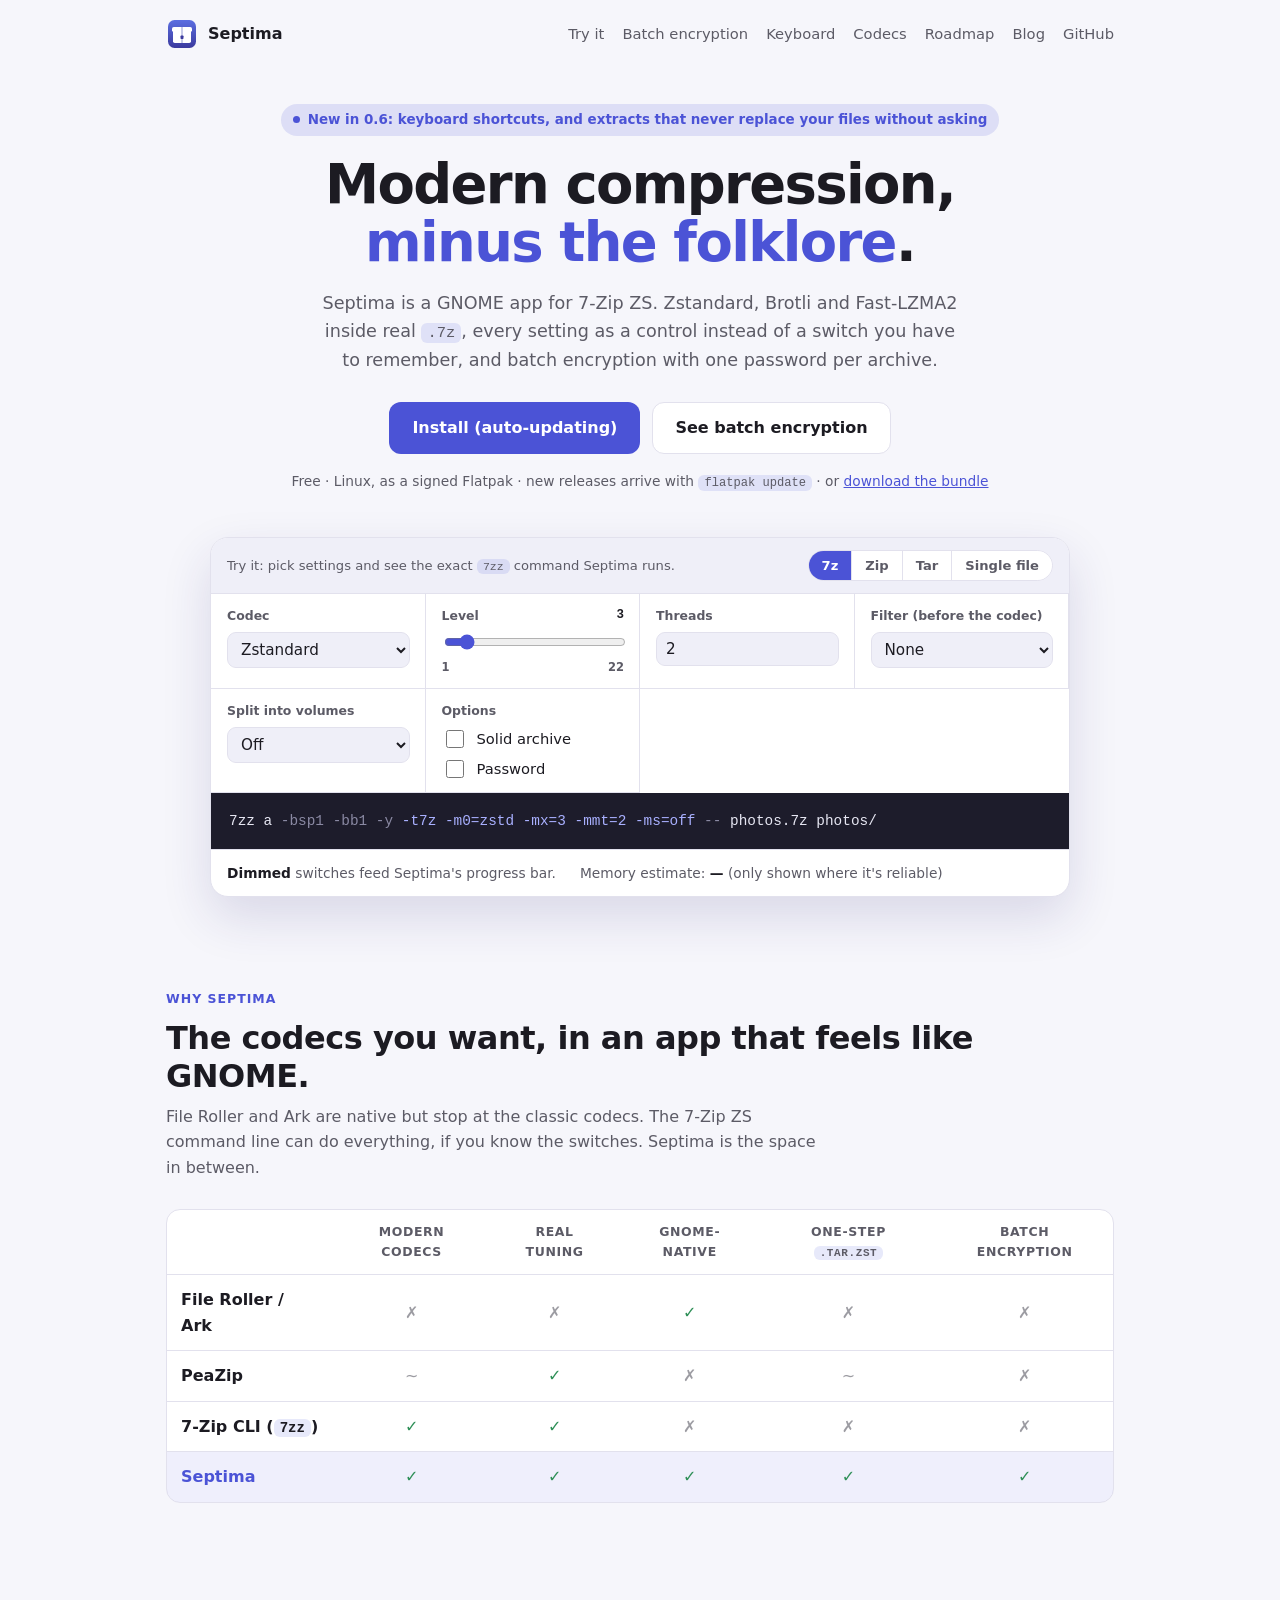
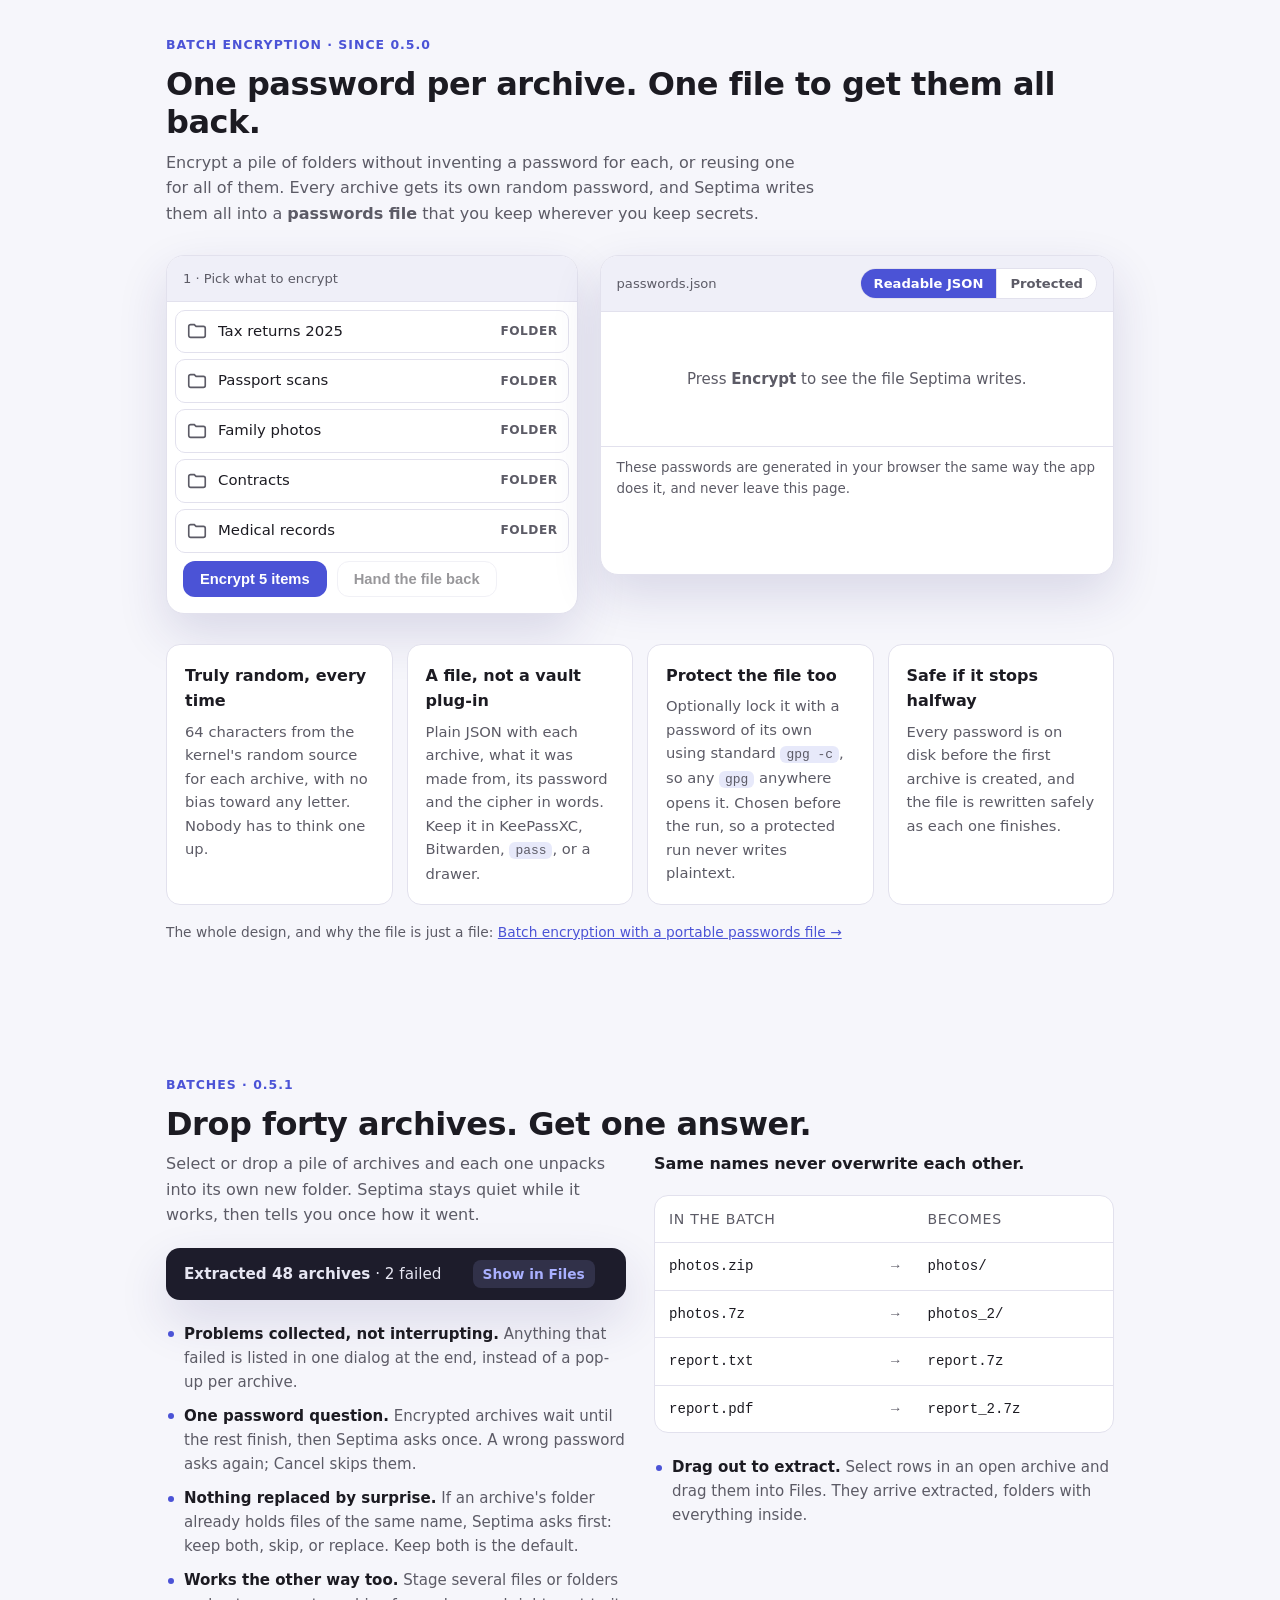
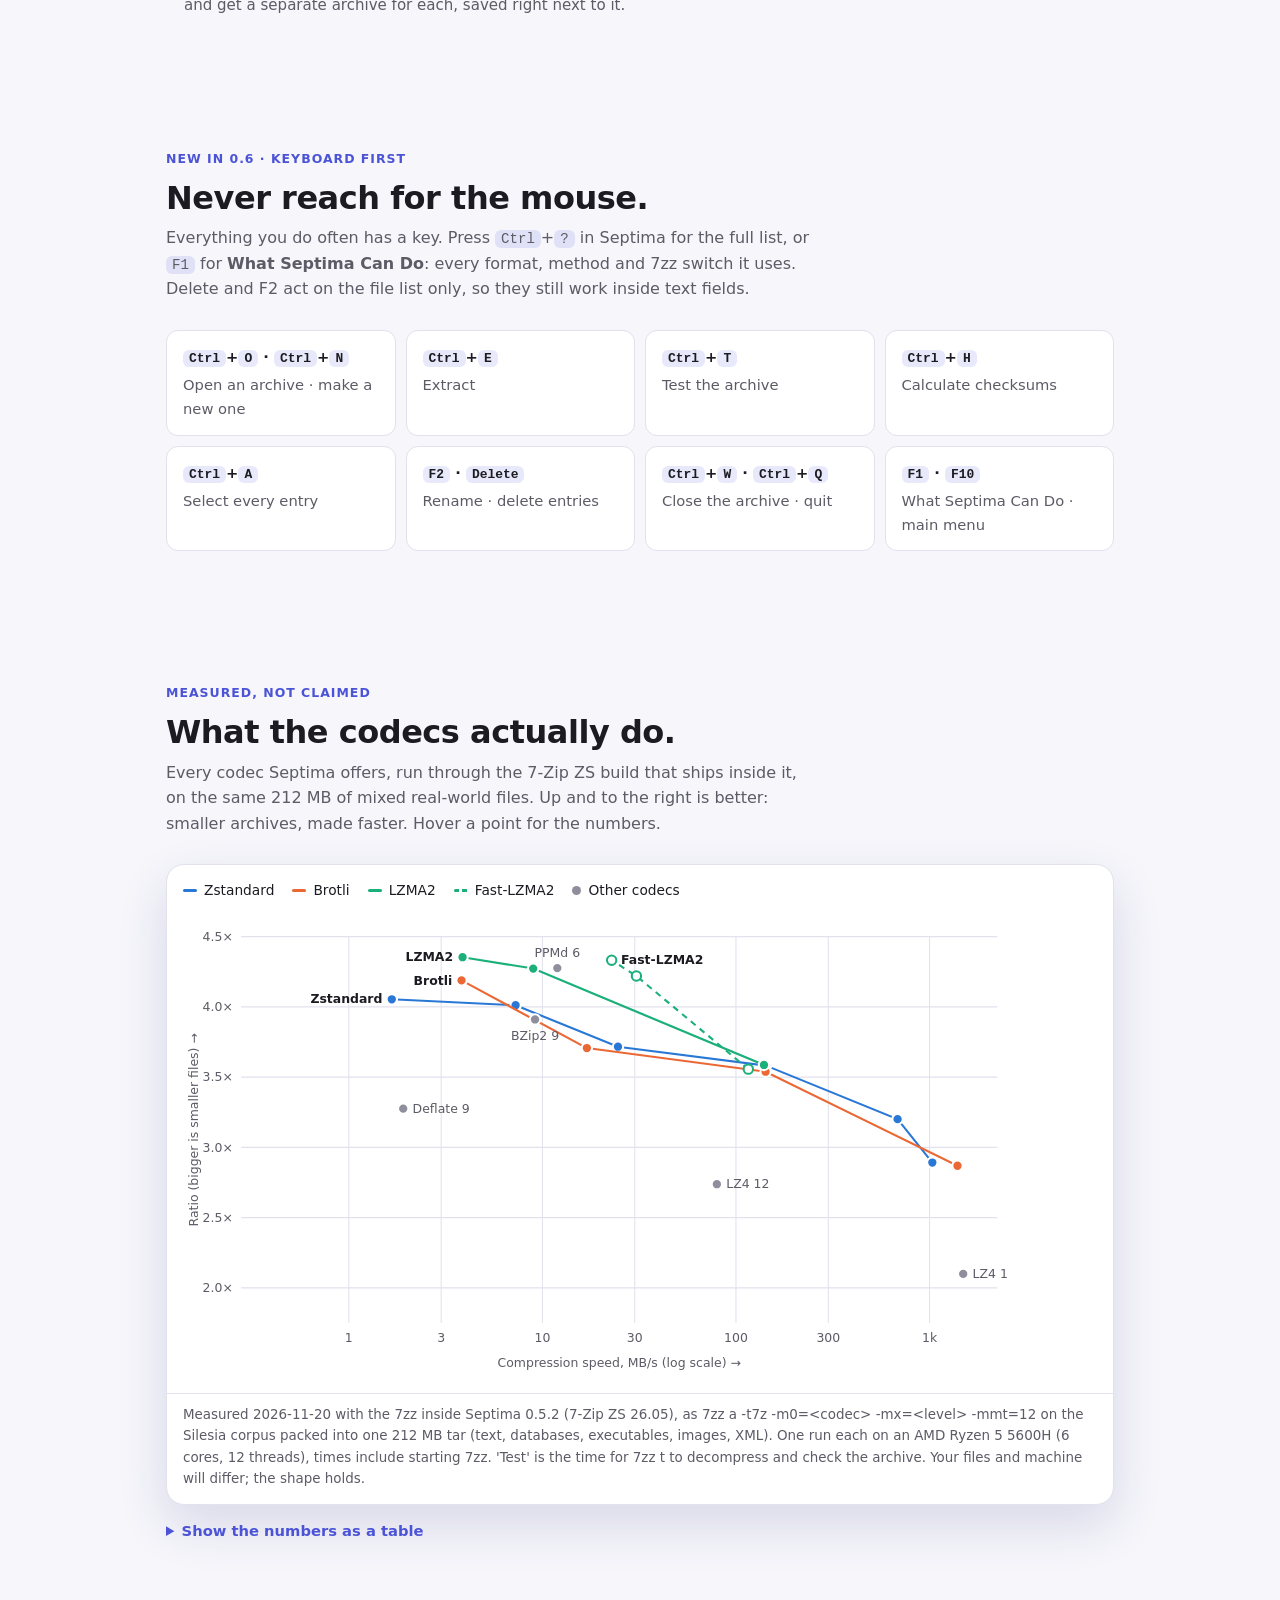
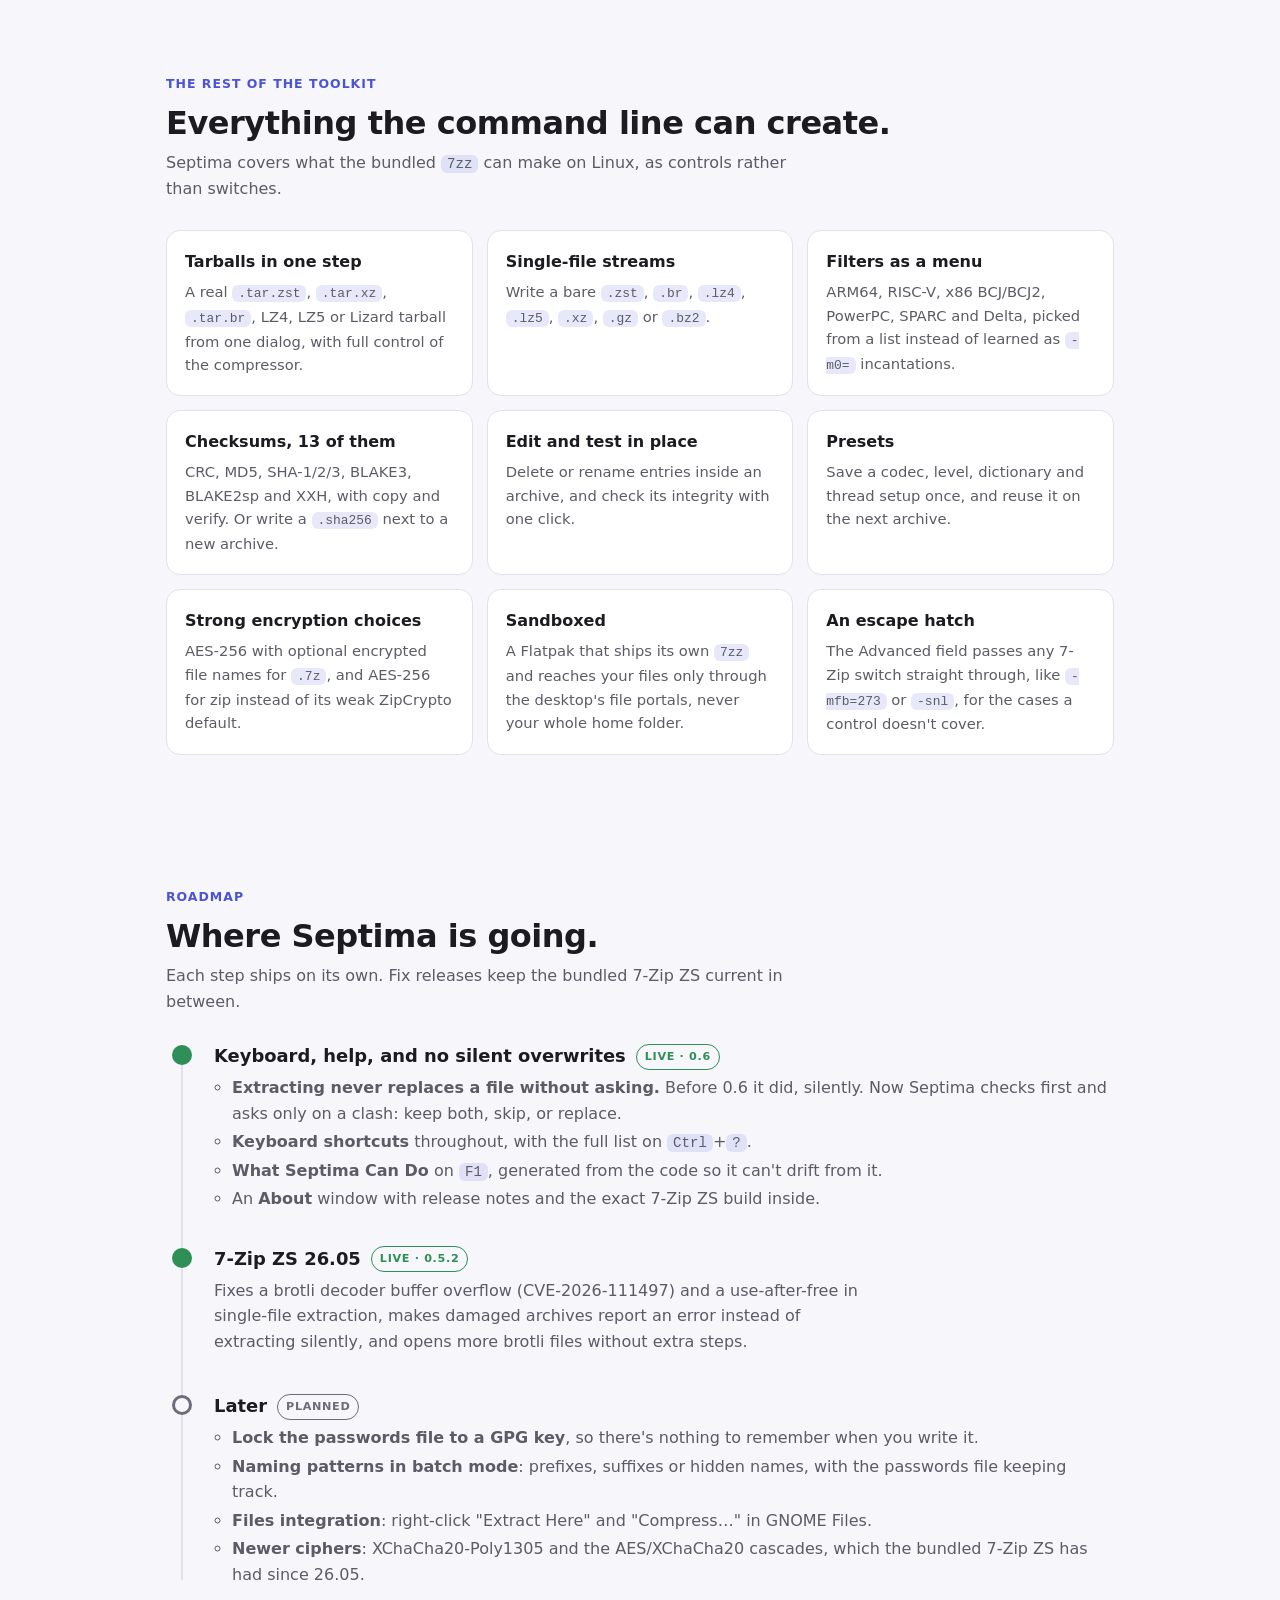
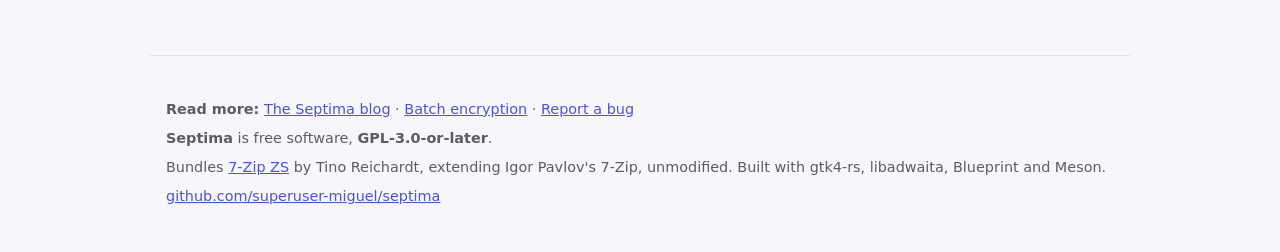
==== commit 93247d87: "docs(site): 0.6 — keyboard section, the overwrite fix, roadmap Co-Authored-By: Claude Opus 5.5 <nore" ====
--- a/docs/index.html
+++ b/docs/index.html
@@ -233,6 +233,12 @@
   details.table-view { margin-top: 14px; }
   details.table-view summary { cursor: pointer; color: var(--accent); font-size: .92rem; font-weight: 600; }
   details.table-view .tablewrap { margin-top: 10px; }
+
+  /* Keyboard */
+  .keys { display: grid; grid-template-columns: repeat(auto-fit, minmax(210px, 1fr)); gap: 10px; }
+  .keys div { padding: 14px 16px; background: var(--surface); border: 1px solid var(--border); border-radius: 12px; color: var(--muted); font-size: .92rem; }
+  .keys span { display: block; color: var(--text); font-weight: 600; margin-bottom: 4px; }
+  .keys p { margin: 0; }
 
   /* Everything else */
   .grid { display: grid; grid-template-columns: repeat(auto-fit, minmax(230px, 1fr)); gap: 14px; }
@@ -281,6 +287,7 @@
   <nav>
     <a href="#try">Try it</a>
     <a href="#encrypt">Batch encryption</a>
+    <a class="opt" href="#keyboard">Keyboard</a>
     <a class="opt" href="#codecs">Codecs</a>
     <a class="opt" href="#roadmap">Roadmap</a>
     <a class="opt" href="blog/">Blog</a>
@@ -289,7 +296,7 @@
 </div>
 
 <header class="hero wrap" id="try">
-  <a class="pill" href="https://github.com/superuser-miguel/septima/releases/tag/v0.5.2"><span class="dot"></span>New in 0.5.2: 7-Zip ZS 26.05, with a brotli security fix</a>
+  <a class="pill" href="#keyboard"><span class="dot"></span>New in 0.6: keyboard shortcuts, and extracts that never replace your files without asking</a>
   <h1>Modern compression, <em>minus the folklore</em>.</h1>
   <p class="lede">
     Septima is a GNOME app for 7-Zip ZS. Zstandard, Brotli and Fast-LZMA2 inside real
@@ -396,6 +403,7 @@
       <ul class="points" style="margin-top:22px">
         <li><b>Problems collected, not interrupting.</b> Anything that failed is listed in one dialog at the end, instead of a pop-up per archive.</li>
         <li><b>One password question.</b> Encrypted archives wait until the rest finish, then Septima asks once. A wrong password asks again; Cancel skips them.</li>
+        <li><b>Nothing replaced by surprise.</b> If an archive's folder already holds files of the same name, Septima asks first: keep both, skip, or replace. Keep both is the default.</li>
         <li><b>Works the other way too.</b> Stage several files or folders and get a separate archive for each, saved right next to it.</li>
       </ul>
     </div>
@@ -419,6 +427,26 @@
   </div>
 </section>
 
+<section class="wrap" id="keyboard">
+  <span class="eyebrow">New in 0.6 · keyboard first</span>
+  <h2>Never reach for the mouse.</h2>
+  <p class="sub">
+    Everything you do often has a key. Press <kbd>Ctrl</kbd>+<kbd>?</kbd> in Septima for the full
+    list, or <kbd>F1</kbd> for <b>What Septima Can Do</b>: every format, method and 7zz switch it uses.
+    Delete and F2 act on the file list only, so they still work inside text fields.
+  </p>
+  <div class="keys">
+    <div><span><kbd>Ctrl</kbd>+<kbd>O</kbd> · <kbd>Ctrl</kbd>+<kbd>N</kbd></span><p>Open an archive · make a new one</p></div>
+    <div><span><kbd>Ctrl</kbd>+<kbd>E</kbd></span><p>Extract</p></div>
+    <div><span><kbd>Ctrl</kbd>+<kbd>T</kbd></span><p>Test the archive</p></div>
+    <div><span><kbd>Ctrl</kbd>+<kbd>H</kbd></span><p>Calculate checksums</p></div>
+    <div><span><kbd>Ctrl</kbd>+<kbd>A</kbd></span><p>Select every entry</p></div>
+    <div><span><kbd>F2</kbd> · <kbd>Delete</kbd></span><p>Rename · delete entries</p></div>
+    <div><span><kbd>Ctrl</kbd>+<kbd>W</kbd> · <kbd>Ctrl</kbd>+<kbd>Q</kbd></span><p>Close the archive · quit</p></div>
+    <div><span><kbd>F1</kbd> · <kbd>F10</kbd></span><p>What Septima Can Do · main menu</p></div>
+  </div>
+</section>
+
 <section class="wrap" id="codecs">
   <span class="eyebrow">Measured, not claimed</span>
   <h2>What the codecs actually do.</h2>
@@ -462,22 +490,18 @@
   <ol class="phases">
     <li class="phase live">
       <span class="node"></span>
-      <h3>7-Zip ZS 26.05 <span class="status live">Live · 0.5.2</span></h3>
-      <p>Fixes a brotli decoder buffer overflow (CVE-2026-111497) and a use-after-free in single-file extraction, makes damaged archives report an error instead of extracting silently, and opens more brotli files without extra steps.</p>
+      <h3>Keyboard, help, and no silent overwrites <span class="status live">Live · 0.6</span></h3>
+      <ul>
+        <li><b>Extracting never replaces a file without asking.</b> Before 0.6 it did, silently. Now Septima checks first and asks only on a clash: keep both, skip, or replace.</li>
+        <li><b>Keyboard shortcuts</b> throughout, with the full list on <kbd>Ctrl</kbd>+<kbd>?</kbd>.</li>
+        <li><b>What Septima Can Do</b> on <kbd>F1</kbd>, generated from the code so it can't drift from it.</li>
+        <li>An <b>About</b> window with release notes and the exact 7-Zip ZS build inside.</li>
+      </ul>
     </li>
     <li class="phase live">
       <span class="node"></span>
-      <h3>Batches that behave <span class="status live">Live · 0.5.1</span></h3>
-      <p>One summary per batch, one password question, and no name clashes. Built on 0.5.0's batch encryption and drag-out extraction.</p>
-    </li>
-    <li class="phase next">
-      <span class="node"></span>
-      <h3>Keyboard and a proper About <span class="status next">Next · 0.6</span></h3>
-      <ul>
-        <li><b>Keyboard shortcuts</b> for opening, creating and closing archives, with a shortcuts window on <kbd>Ctrl</kbd>+<kbd>?</kbd>.</li>
-        <li>An <b>About</b> window with release notes and the exact 7-Zip ZS build inside.</li>
-        <li><b>What Septima Can Do</b>: a built-in guide to every feature.</li>
-      </ul>
+      <h3>7-Zip ZS 26.05 <span class="status live">Live · 0.5.2</span></h3>
+      <p>Fixes a brotli decoder buffer overflow (CVE-2026-111497) and a use-after-free in single-file extraction, makes damaged archives report an error instead of extracting silently, and opens more brotli files without extra steps.</p>
     </li>
     <li class="phase">
       <span class="node"></span>
@@ -486,6 +510,7 @@
         <li><b>Lock the passwords file to a GPG key</b>, so there's nothing to remember when you write it.</li>
         <li><b>Naming patterns in batch mode</b>: prefixes, suffixes or hidden names, with the passwords file keeping track.</li>
         <li><b>Files integration</b>: right-click "Extract Here" and "Compress…" in GNOME Files.</li>
+        <li><b>Newer ciphers</b>: XChaCha20-Poly1305 and the AES/XChaCha20 cascades, which the bundled 7-Zip ZS has had since 26.05.</li>
       </ul>
     </li>
   </ol>
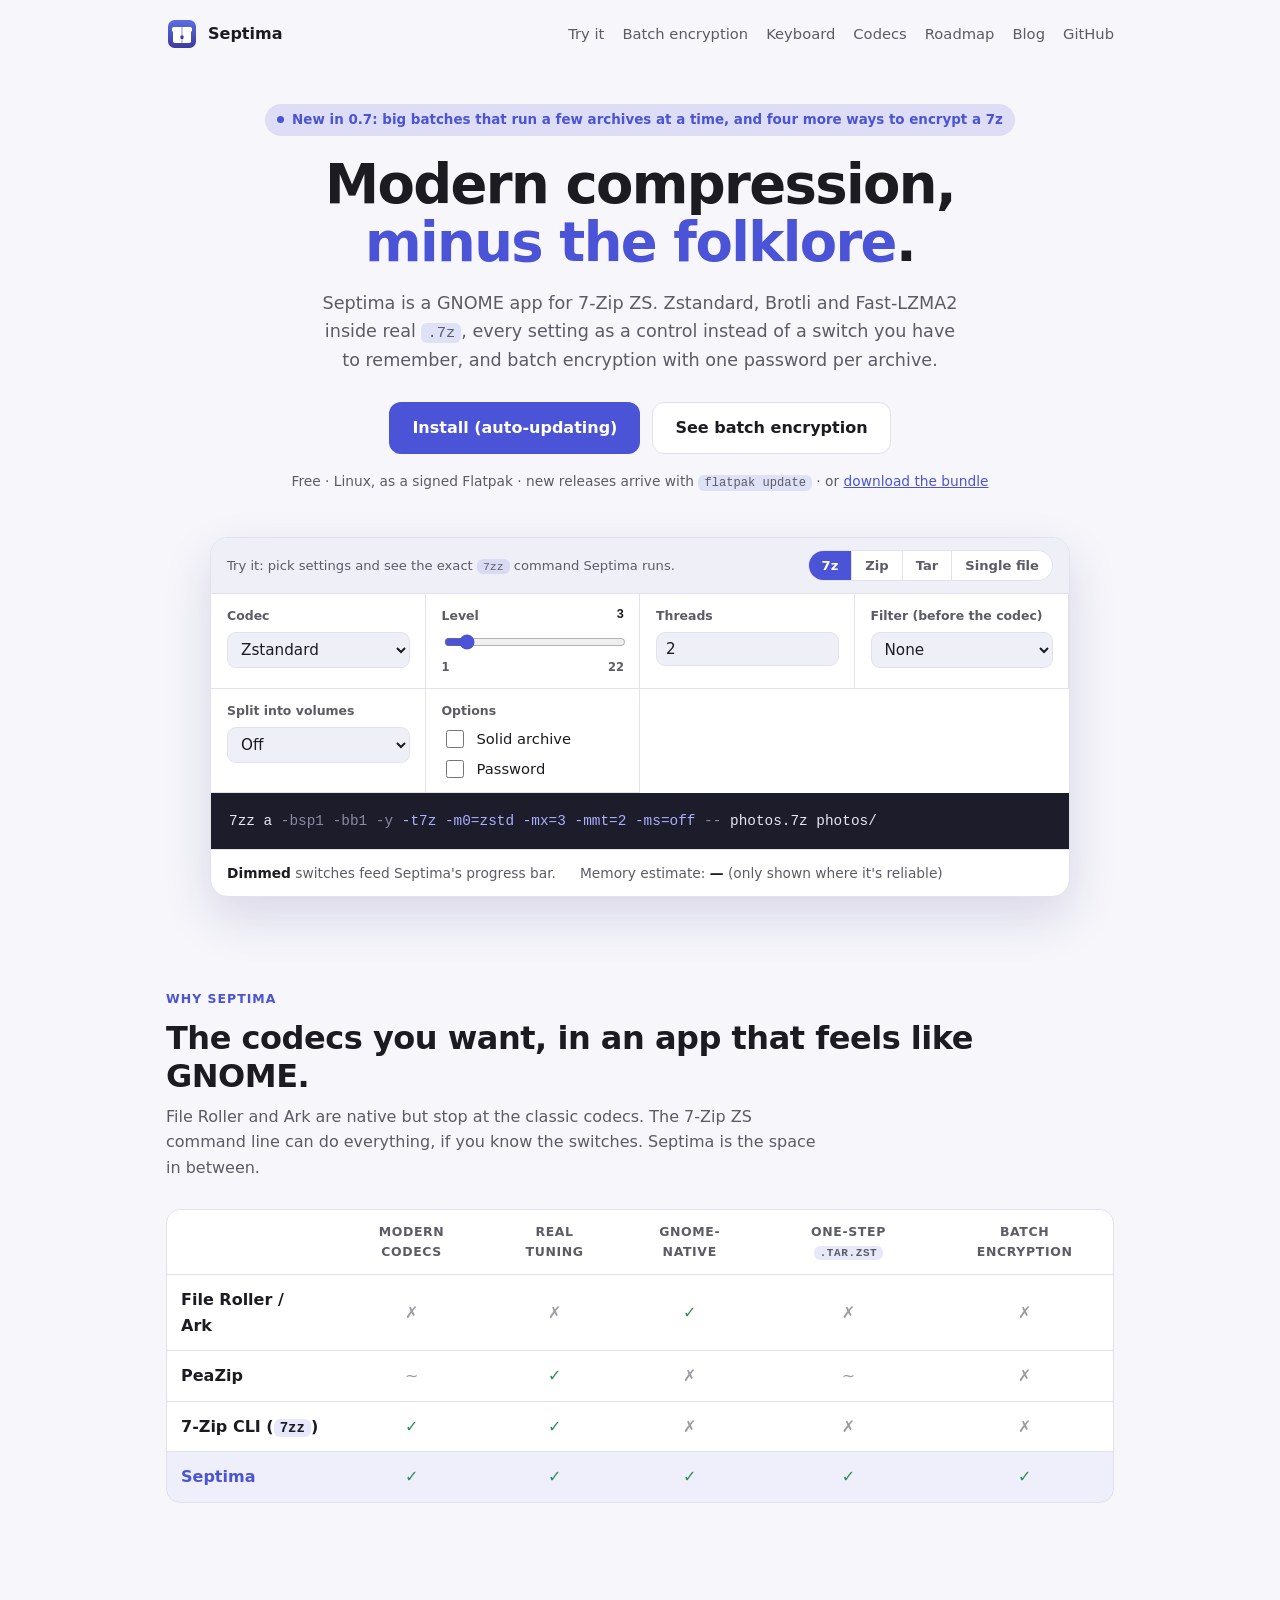
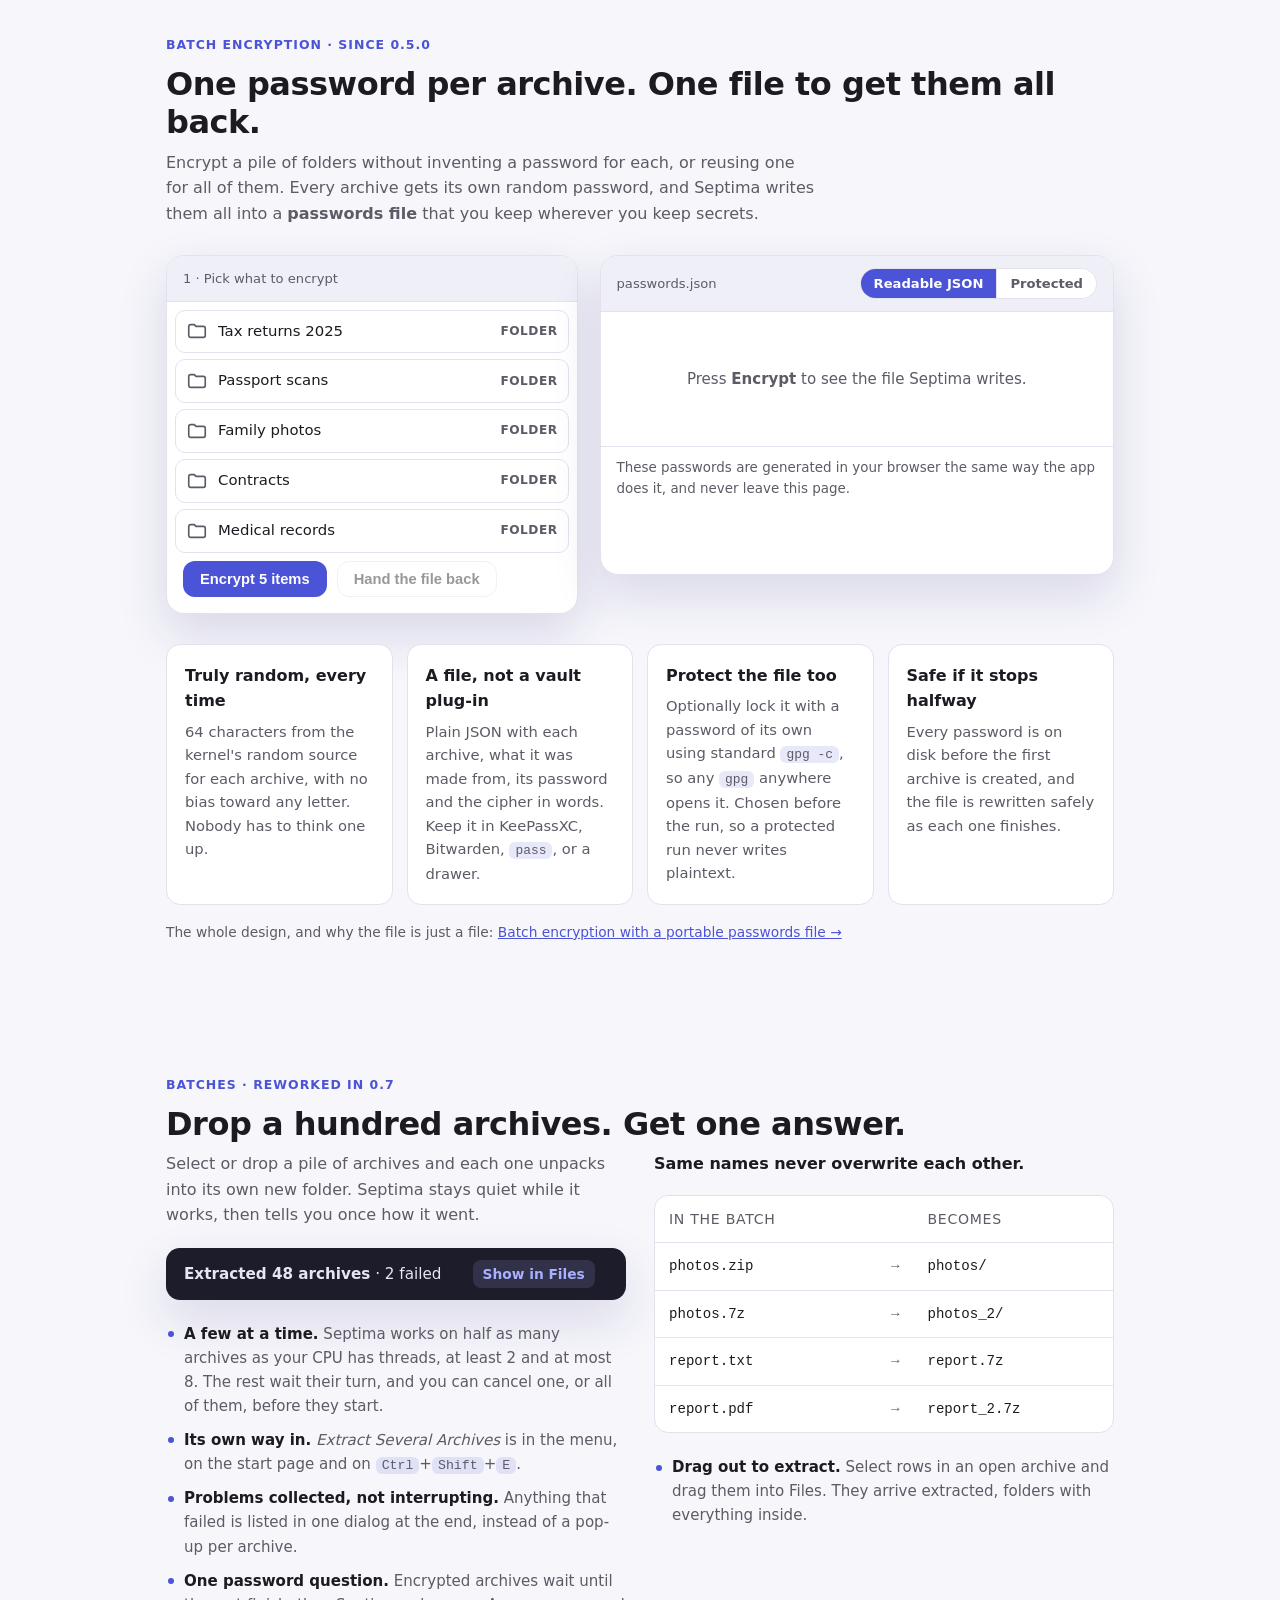
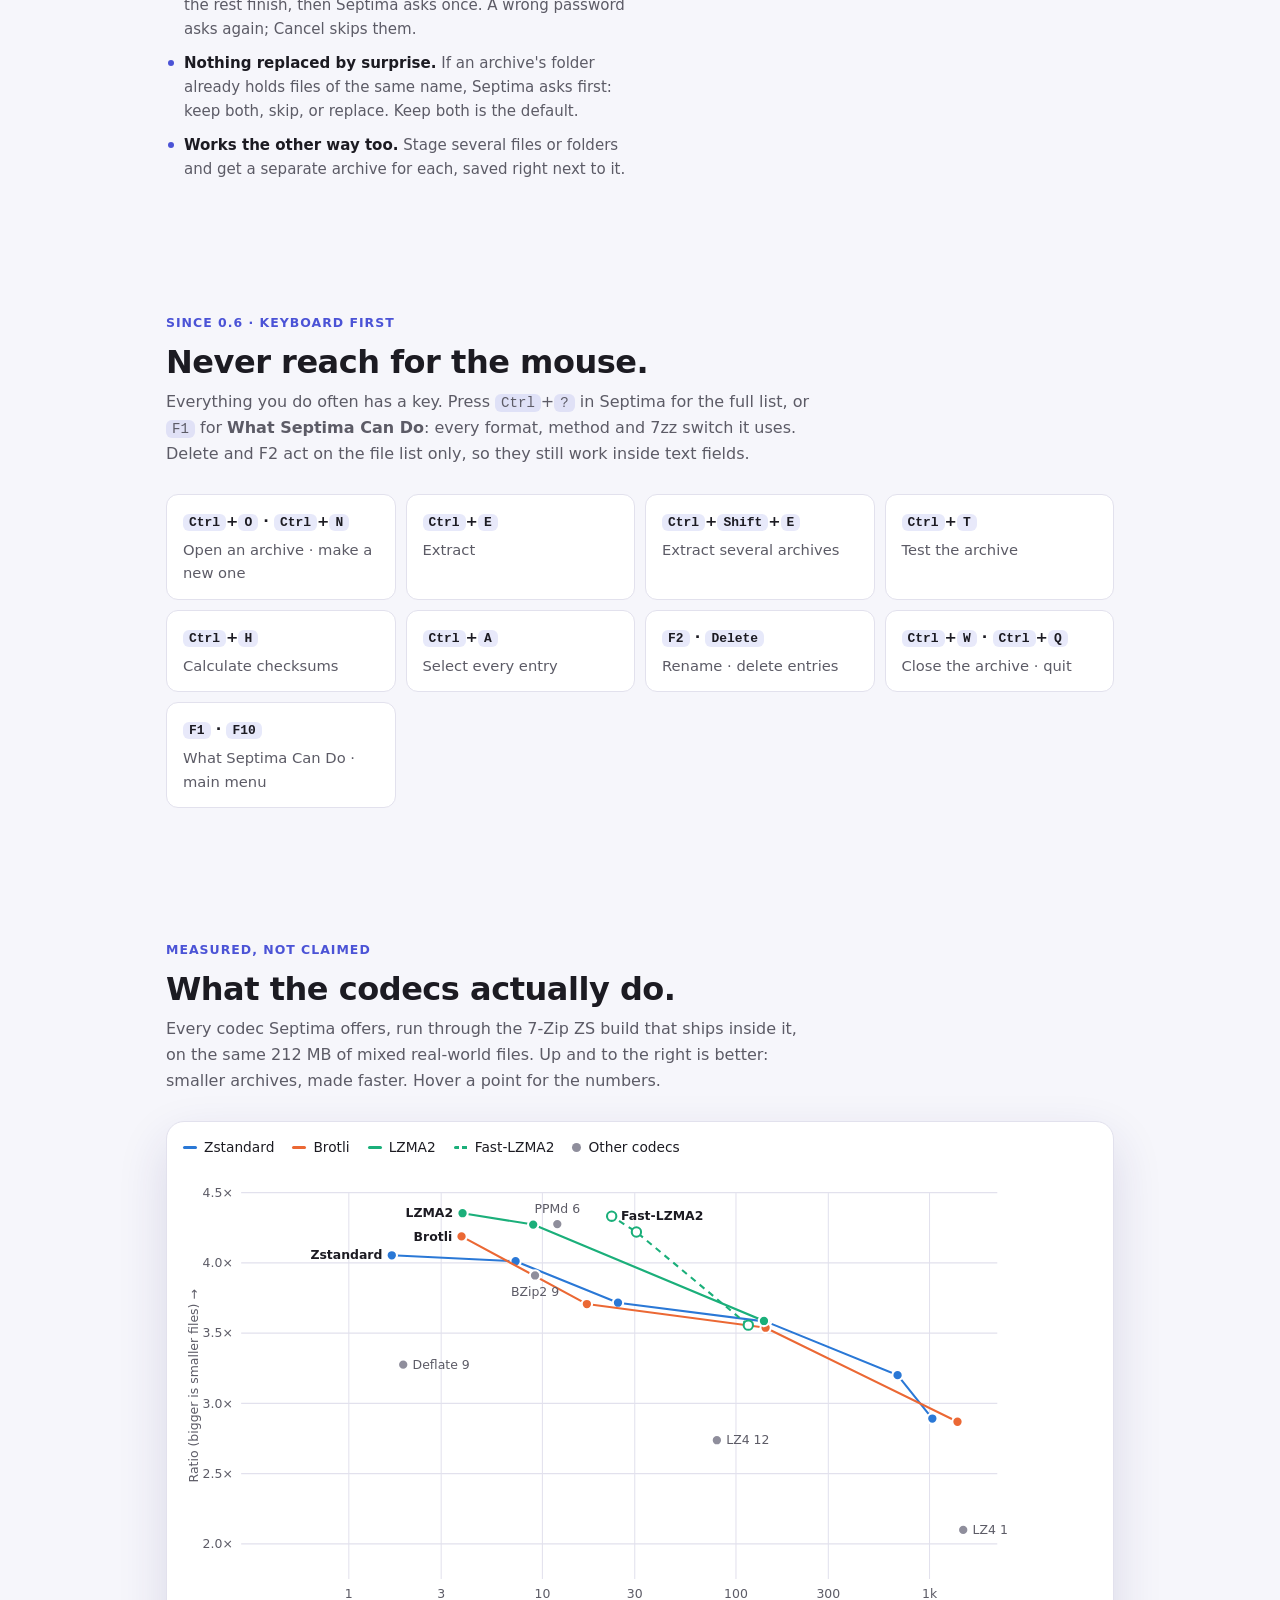
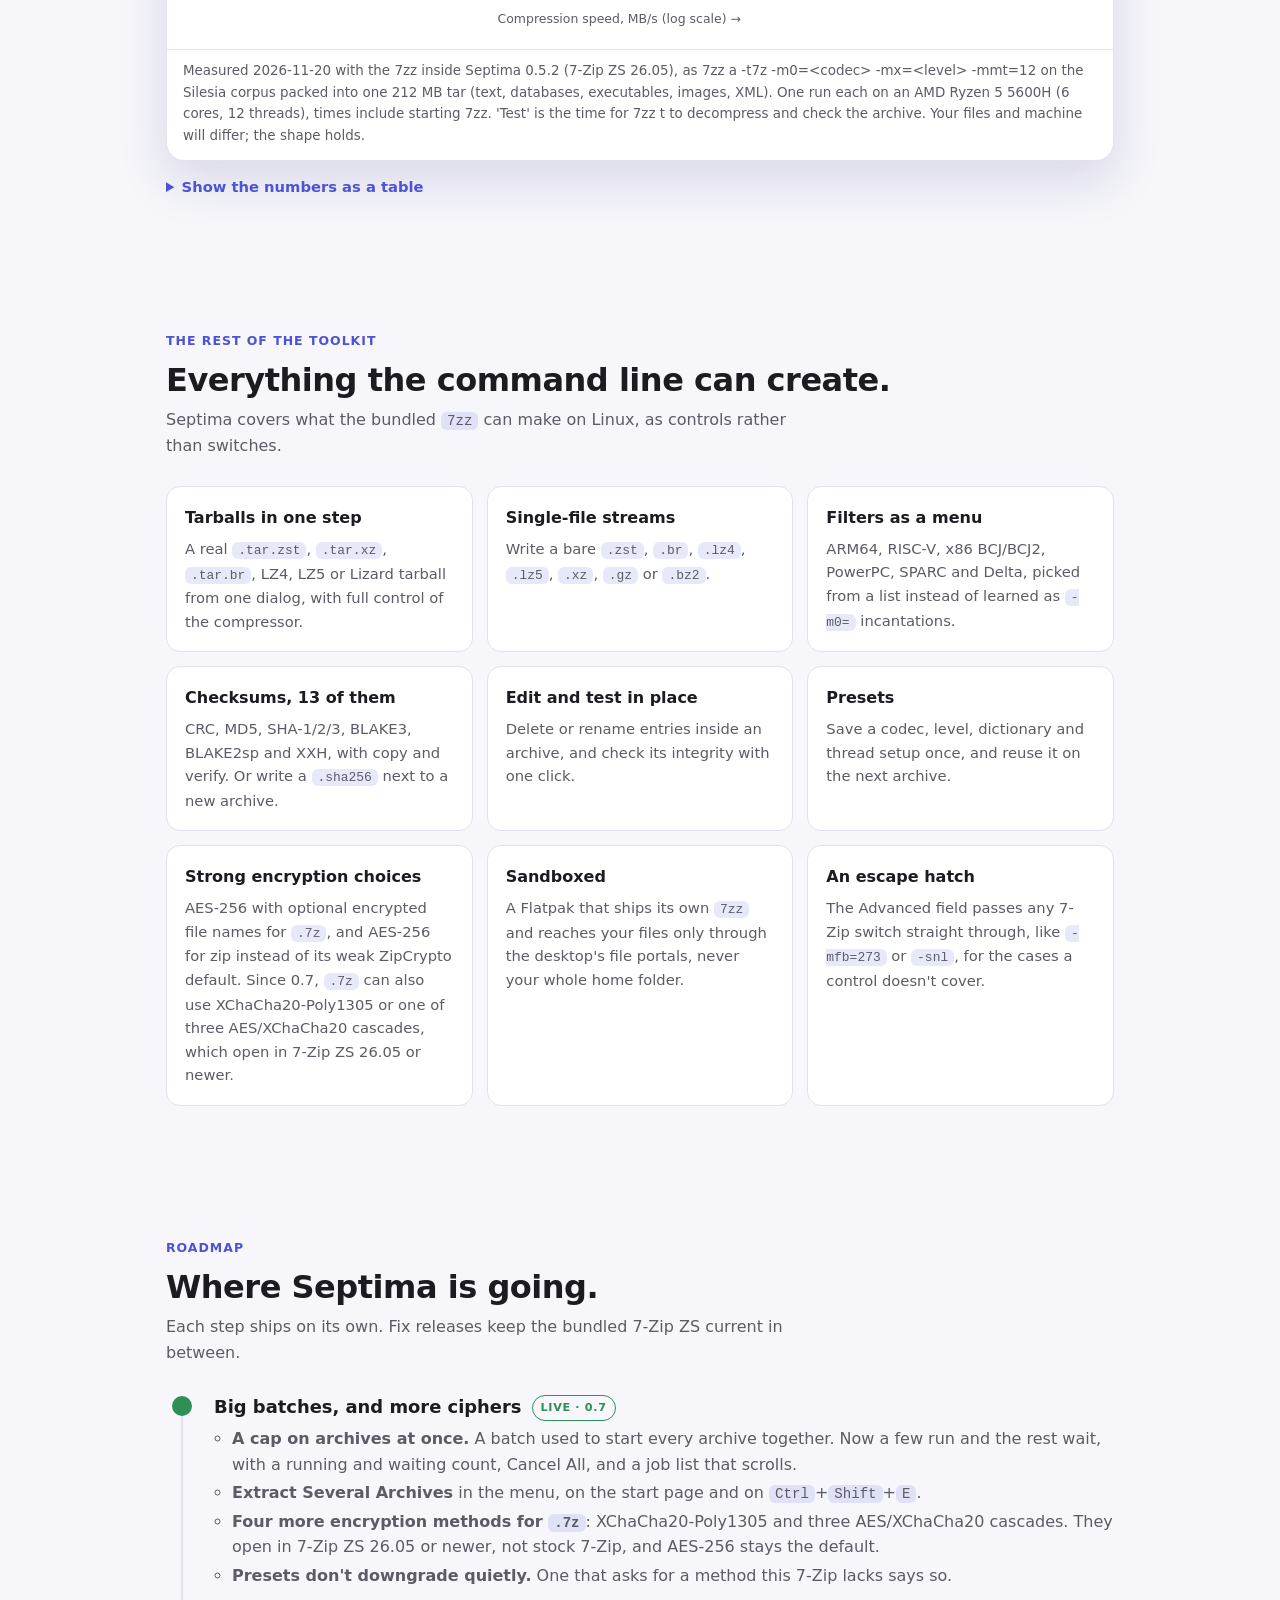
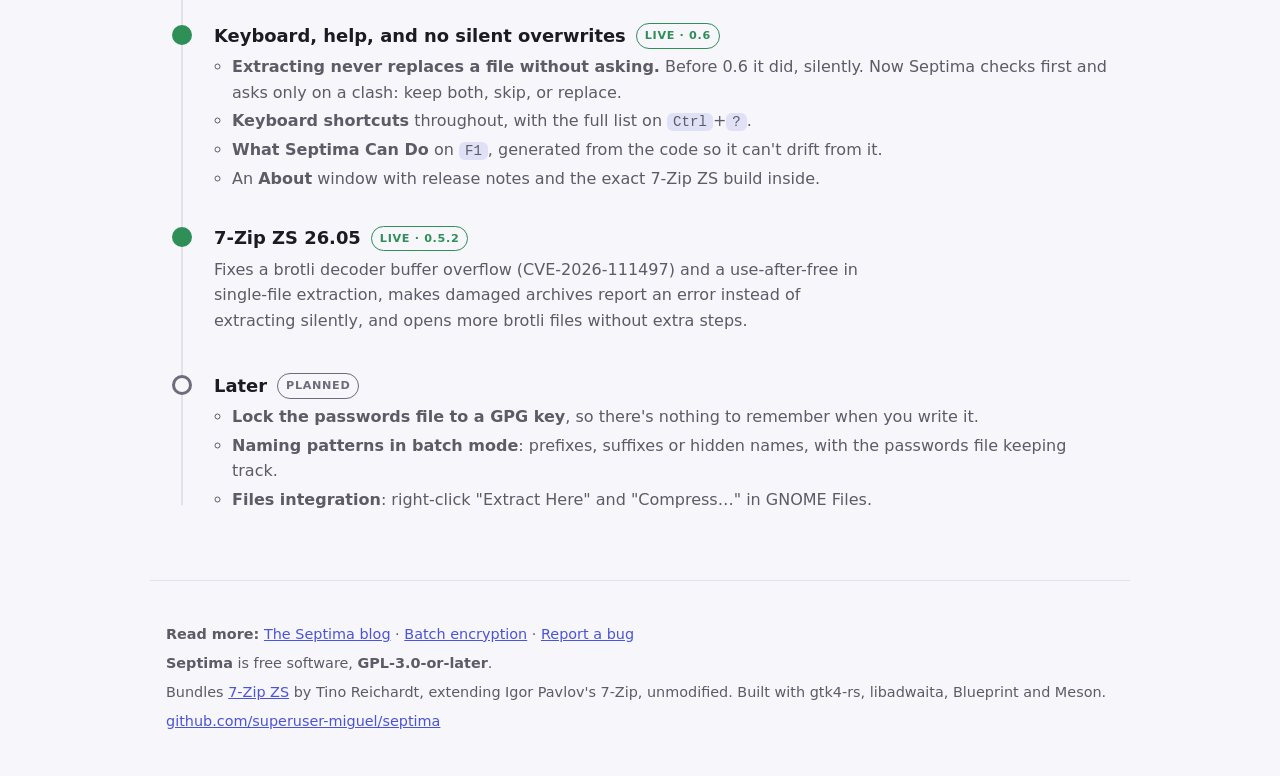
==== commit da802728: "docs(site): 0.7 — big batches, the new ciphers, roadmap" ====
--- a/docs/index.html
+++ b/docs/index.html
@@ -296,7 +296,7 @@
 </div>
 
 <header class="hero wrap" id="try">
-  <a class="pill" href="#keyboard"><span class="dot"></span>New in 0.6: keyboard shortcuts, and extracts that never replace your files without asking</a>
+  <a class="pill" href="#batch"><span class="dot"></span>New in 0.7: big batches that run a few archives at a time, and four more ways to encrypt a 7z</a>
   <h1>Modern compression, <em>minus the folklore</em>.</h1>
   <p class="lede">
     Septima is a GNOME app for 7-Zip ZS. Zstandard, Brotli and Fast-LZMA2 inside real
@@ -392,8 +392,8 @@
 </section>
 
 <section class="wrap" id="batch">
-  <span class="eyebrow">Batches · 0.5.1</span>
-  <h2>Drop forty archives. Get one answer.</h2>
+  <span class="eyebrow">Batches · reworked in 0.7</span>
+  <h2>Drop a hundred archives. Get one answer.</h2>
   <div class="two">
     <div>
       <p class="sub" style="margin-bottom:20px">Select or drop a pile of archives and each one unpacks into its own new folder. Septima stays quiet while it works, then tells you once how it went.</p>
@@ -401,6 +401,8 @@
         <span><b>Extracted 48 archives</b> · 2 failed</span><span class="tbtn">Show in Files</span>
       </div>
       <ul class="points" style="margin-top:22px">
+        <li><b>A few at a time.</b> Septima works on half as many archives as your CPU has threads, at least 2 and at most 8. The rest wait their turn, and you can cancel one, or all of them, before they start.</li>
+        <li><b>Its own way in.</b> <i>Extract Several Archives</i> is in the menu, on the start page and on <kbd>Ctrl</kbd>+<kbd>Shift</kbd>+<kbd>E</kbd>.</li>
         <li><b>Problems collected, not interrupting.</b> Anything that failed is listed in one dialog at the end, instead of a pop-up per archive.</li>
         <li><b>One password question.</b> Encrypted archives wait until the rest finish, then Septima asks once. A wrong password asks again; Cancel skips them.</li>
         <li><b>Nothing replaced by surprise.</b> If an archive's folder already holds files of the same name, Septima asks first: keep both, skip, or replace. Keep both is the default.</li>
@@ -428,7 +430,7 @@
 </section>
 
 <section class="wrap" id="keyboard">
-  <span class="eyebrow">New in 0.6 · keyboard first</span>
+  <span class="eyebrow">Since 0.6 · keyboard first</span>
   <h2>Never reach for the mouse.</h2>
   <p class="sub">
     Everything you do often has a key. Press <kbd>Ctrl</kbd>+<kbd>?</kbd> in Septima for the full
@@ -438,6 +440,7 @@
   <div class="keys">
     <div><span><kbd>Ctrl</kbd>+<kbd>O</kbd> · <kbd>Ctrl</kbd>+<kbd>N</kbd></span><p>Open an archive · make a new one</p></div>
     <div><span><kbd>Ctrl</kbd>+<kbd>E</kbd></span><p>Extract</p></div>
+    <div><span><kbd>Ctrl</kbd>+<kbd>Shift</kbd>+<kbd>E</kbd></span><p>Extract several archives</p></div>
     <div><span><kbd>Ctrl</kbd>+<kbd>T</kbd></span><p>Test the archive</p></div>
     <div><span><kbd>Ctrl</kbd>+<kbd>H</kbd></span><p>Calculate checksums</p></div>
     <div><span><kbd>Ctrl</kbd>+<kbd>A</kbd></span><p>Select every entry</p></div>
@@ -477,7 +480,7 @@
     <div class="card"><h3>Checksums, 13 of them</h3><p>CRC, MD5, SHA-1/2/3, BLAKE3, BLAKE2sp and XXH, with copy and verify. Or write a <code>.sha256</code> next to a new archive.</p></div>
     <div class="card"><h3>Edit and test in place</h3><p>Delete or rename entries inside an archive, and check its integrity with one click.</p></div>
     <div class="card"><h3>Presets</h3><p>Save a codec, level, dictionary and thread setup once, and reuse it on the next archive.</p></div>
-    <div class="card"><h3>Strong encryption choices</h3><p>AES-256 with optional encrypted file names for <code>.7z</code>, and AES-256 for zip instead of its weak ZipCrypto default.</p></div>
+    <div class="card"><h3>Strong encryption choices</h3><p>AES-256 with optional encrypted file names for <code>.7z</code>, and AES-256 for zip instead of its weak ZipCrypto default. Since 0.7, <code>.7z</code> can also use XChaCha20-Poly1305 or one of three AES/XChaCha20 cascades, which open in 7-Zip ZS 26.05 or newer.</p></div>
     <div class="card"><h3>Sandboxed</h3><p>A Flatpak that ships its own <code>7zz</code> and reaches your files only through the desktop's file portals, never your whole home folder.</p></div>
     <div class="card"><h3>An escape hatch</h3><p>The Advanced field passes any 7-Zip switch straight through, like <code>-mfb=273</code> or <code>-snl</code>, for the cases a control doesn't cover.</p></div>
   </div>
@@ -488,6 +491,16 @@
   <h2>Where Septima is going.</h2>
   <p class="sub">Each step ships on its own. Fix releases keep the bundled 7-Zip ZS current in between.</p>
   <ol class="phases">
+    <li class="phase live">
+      <span class="node"></span>
+      <h3>Big batches, and more ciphers <span class="status live">Live · 0.7</span></h3>
+      <ul>
+        <li><b>A cap on archives at once.</b> A batch used to start every archive together. Now a few run and the rest wait, with a running and waiting count, Cancel All, and a job list that scrolls.</li>
+        <li><b>Extract Several Archives</b> in the menu, on the start page and on <kbd>Ctrl</kbd>+<kbd>Shift</kbd>+<kbd>E</kbd>.</li>
+        <li><b>Four more encryption methods for <code>.7z</code></b>: XChaCha20-Poly1305 and three AES/XChaCha20 cascades. They open in 7-Zip ZS 26.05 or newer, not stock 7-Zip, and AES-256 stays the default.</li>
+        <li><b>Presets don't downgrade quietly.</b> One that asks for a method this 7-Zip lacks says so.</li>
+      </ul>
+    </li>
     <li class="phase live">
       <span class="node"></span>
       <h3>Keyboard, help, and no silent overwrites <span class="status live">Live · 0.6</span></h3>
@@ -510,7 +523,6 @@
         <li><b>Lock the passwords file to a GPG key</b>, so there's nothing to remember when you write it.</li>
         <li><b>Naming patterns in batch mode</b>: prefixes, suffixes or hidden names, with the passwords file keeping track.</li>
         <li><b>Files integration</b>: right-click "Extract Here" and "Compress…" in GNOME Files.</li>
-        <li><b>Newer ciphers</b>: XChaCha20-Poly1305 and the AES/XChaCha20 cascades, which the bundled 7-Zip ZS has had since 26.05.</li>
       </ul>
     </li>
   </ol>
@@ -580,7 +592,7 @@
     threads: Math.min(Math.max(navigator.hardwareConcurrency || 8, 1), 256),
     filter: 0, vol: 0, solid: false, enc: false, names: true, cipher: 0,
   };
-  const CIPHERS = { "7z": [["AES-256 (standard)", null]], zip: [["AES-256", "AES256"], ["ZipCrypto (legacy)", null]] };
+  const CIPHERS = { "7z": [["AES-256 (standard)", null], ["XChaCha20-Poly1305", "XChaCha20-Poly1305"], ["AES + XChaCha20-Poly1305", "AES+XChaCha20-Poly1305"], ["AES + XChaCha20 + Ascon", "AES+XChaCha20+Ascon"], ["XChaCha20 + AES + AEGIS", "XChaCha20+AES+AEGIS"]], zip: [["AES-256", "AES256"], ["ZipCrypto (legacy)", null]] };
   const fmt = () => CAPS.formats.find(f => f.id === S.format);
   const codec = () => fmt().codecs.find(c => c.id === S.codec) || fmt().codecs[0];
   const usesDict = c => ["lzma2", "lzma", "flzma2"].includes(c.id);
@@ -666,6 +678,7 @@
         output: vol ? `photos.${f.ext}` : out, inputs: ["photos/"],
       })));
       if (vol) notes.push(`Split output is written as <b>photos.${esc(f.ext)}.001</b>, <b>.002</b>, …`);
+      if (pw && f.id === "7z" && S.cipher > 0) notes.push("This method opens in 7-Zip ZS 26.05 or newer, not in stock 7-Zip. AES-256 (standard) opens everywhere.");
       if (pw && f.id === "zip" && S.cipher === 1) notes.push("ZipCrypto is weak. It's there for old unzip tools; AES-256 is the default for a reason.");
     }
     $("cmd").innerHTML = lines.join("\n\n");
